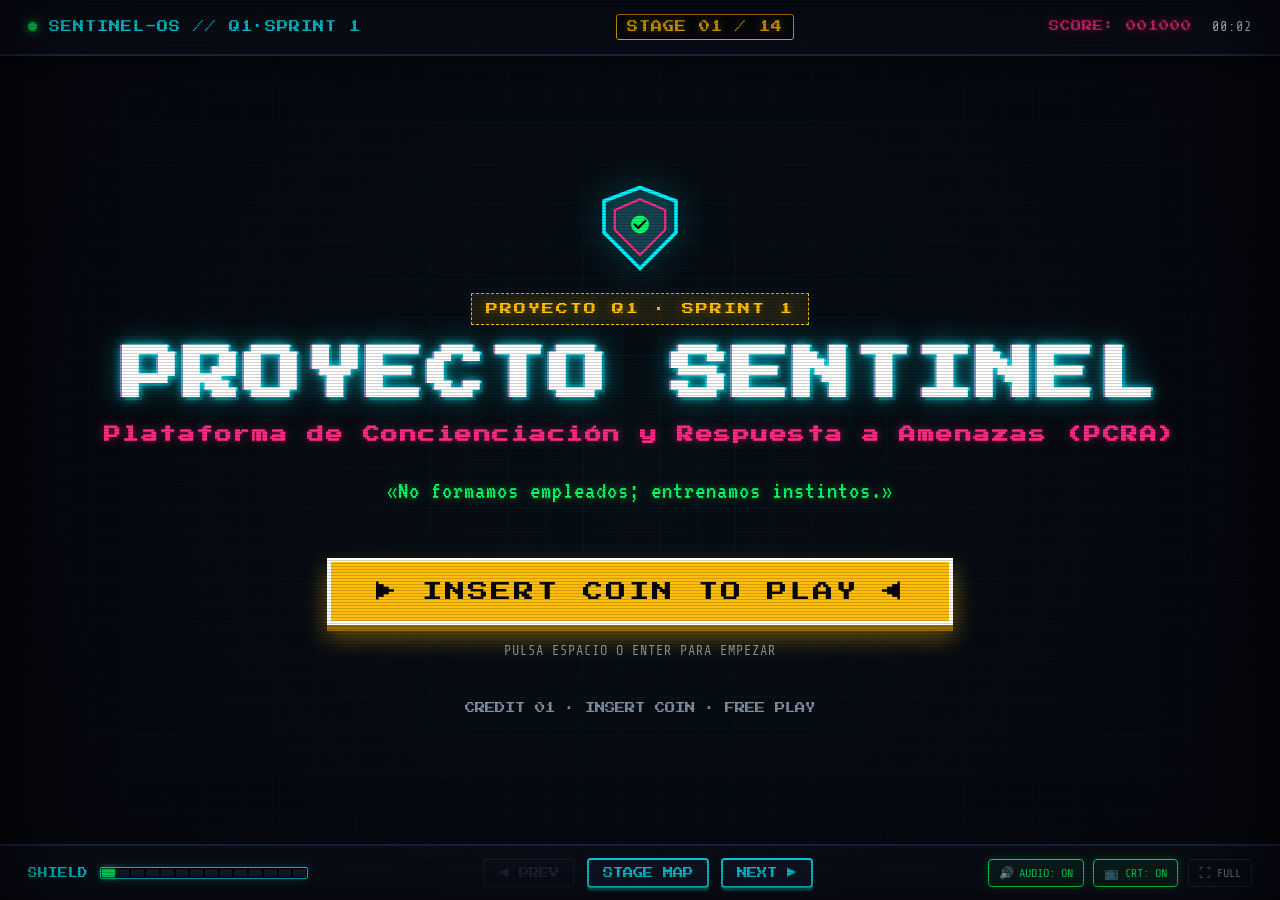
==== index.html @ de605d02 "feat: presentación interactiva Proyecto Sentinel (Sprint 1) con diseño arcade retro" ====
<!DOCTYPE html>
<html lang="es">
<head>
  <meta charset="UTF-8">
  <meta name="viewport" content="width=device-width, initial-scale=1.0">
  <title>PROYECTO SENTINEL · Plataforma de Concienciación y Respuesta a Amenazas</title>
  <meta name="description" content="Presentación interactiva arcade de Proyecto Sentinel: transformando empleados en el firewall humano de las pymes.">
  
  <link rel="icon" href="data:image/svg+xml,<svg xmlns='http://www.w3.org/2000/svg' viewBox='0 0 32 32'><polygon points='16,2 30,7 30,18 16,30 2,18 2,7' fill='%2300f0ff' stroke='%23ff2a85' stroke-width='2'/><circle cx='16' cy='15' r='4' fill='%2300ff66'/></svg>">

  <!-- Tipografías Retro & Cyber de Google Fonts -->
  <link rel="preconnect" href="https://fonts.googleapis.com">
  <link rel="preconnect" href="https://fonts.gstatic.com" crossorigin>
  <link href="https://fonts.googleapis.com/css2?family=Chakra+Petch:ital,wght@0,400;0,600;0,700;1,400&family=Press+Start+2P&family=Share+Tech+Mono&family=VT323&display=swap" rel="stylesheet">

  <style>
    /* ==========================================================================
       VARIABLES Y DESIGN SYSTEM RETRO-CYBER ARCADE
       ========================================================================== */
    :root {
      --bg-dark: #07080f;
      --bg-surface: #0e111f;
      --bg-card: rgba(18, 23, 41, 0.82);
      --bg-card-hover: rgba(26, 33, 58, 0.95);
      
      --neon-cyan: #00f0ff;
      --cyan-glow: rgba(0, 240, 255, 0.45);
      --neon-magenta: #ff2a85;
      --magenta-glow: rgba(255, 42, 133, 0.45);
      --phosphor-green: #00ff66;
      --green-glow: rgba(0, 255, 102, 0.45);
      --arcade-gold: #ffbe0b;
      --gold-glow: rgba(255, 190, 11, 0.45);
      --retro-white: #e6f1ff;
      --retro-dim: #7f8fa4;
      --border-color: #1e2846;

      --font-arcade: 'Press Start 2P', monospace, cursive;
      --font-mono: 'Share Tech Mono', monospace;
      --font-crt: 'VT323', monospace;
      --font-body: 'Chakra Petch', sans-serif;

      --hud-height: 56px;
      --transition-speed: 0.35s;
    }

    /* Reset & Base */
    *, *::before, *::after {
      box-sizing: border-box;
      margin: 0;
      padding: 0;
    }

    html, body {
      width: 100%;
      height: 100%;
      overflow: hidden;
      background-color: var(--bg-dark);
      color: var(--retro-white);
      font-family: var(--font-body);
      line-height: 1.5;
      user-select: none;
      -webkit-font-smoothing: antialiased;
    }

    /* Fondo con cuadrícula de perspectiva Cyber-Grid */
    body::before {
      content: "";
      position: fixed;
      inset: 0;
      background-image: 
        linear-gradient(rgba(0, 240, 255, 0.04) 1px, transparent 1px),
        linear-gradient(90deg, rgba(0, 240, 255, 0.04) 1px, transparent 1px);
      background-size: 38px 38px;
      background-position: center center;
      z-index: 0;
      pointer-events: none;
    }

    /* Glow ambiental radial */
    body::after {
      content: "";
      position: fixed;
      inset: 0;
      background: radial-gradient(circle at 50% 50%, rgba(0, 240, 255, 0.03) 0%, rgba(7, 8, 15, 0.85) 85%);
      pointer-events: none;
      z-index: 1;
    }

    /* ==========================================================================
       OVERLAY CRT SCANLINES & VIGNETTE
       ========================================================================== */
    .crt-overlay {
      position: fixed;
      inset: 0;
      pointer-events: none;
      z-index: 9999;
      background: repeating-linear-gradient(
        0deg,
        rgba(0, 0, 0, 0.18) 0px,
        rgba(0, 0, 0, 0.18) 1px,
        transparent 1px,
        transparent 3px
      );
      box-shadow: inset 0 0 100px rgba(0, 0, 0, 0.85);
      transition: opacity 0.3s ease;
    }

    .crt-overlay.disabled {
      opacity: 0;
    }

    /* Sutil destello o parpadeo CRT */
    @keyframes crt-flicker {
      0% { opacity: 0.98; }
      50% { opacity: 1; }
      100% { opacity: 0.98; }
    }
    .crt-overlay::after {
      content: " ";
      display: block;
      position: absolute;
      inset: 0;
      background: rgba(18, 16, 16, 0.03);
      opacity: 0;
      animation: crt-flicker 0.15s infinite;
      pointer-events: none;
    }

    /* ==========================================================================
       VIEW TRANSITIONS API (Modern Web Guidance)
       ========================================================================== */
    /* Transiciones estándar limpias y fluidas (sin distorsiones raras) */
    @keyframes slide-clean-out-left {
      from { transform: translateX(0); opacity: 1; }
      to { transform: translateX(-35px); opacity: 0; }
    }
    @keyframes slide-clean-in-right {
      from { transform: translateX(35px); opacity: 0; }
      to { transform: translateX(0); opacity: 1; }
    }
    @keyframes slide-clean-out-right {
      from { transform: translateX(0); opacity: 1; }
      to { transform: translateX(35px); opacity: 0; }
    }
    @keyframes slide-clean-in-left {
      from { transform: translateX(-35px); opacity: 0; }
      to { transform: translateX(0); opacity: 1; }
    }

    /* Selectores direccionales nativos limpios */
    html:active-view-transition-type(forward)::view-transition-old(root) {
      animation: 0.28s cubic-bezier(0.2, 0.9, 0.3, 1) both slide-clean-out-left;
    }
    html:active-view-transition-type(forward)::view-transition-new(root) {
      animation: 0.28s cubic-bezier(0.2, 0.9, 0.3, 1) both slide-clean-in-right;
    }
    html:active-view-transition-type(backward)::view-transition-old(root) {
      animation: 0.28s cubic-bezier(0.2, 0.9, 0.3, 1) both slide-clean-out-right;
    }
    html:active-view-transition-type(backward)::view-transition-new(root) {
      animation: 0.28s cubic-bezier(0.2, 0.9, 0.3, 1) both slide-clean-in-left;
    }

    /* Transición especial GLITCH / HACK al pulsar INSERT COIN (Slide 1 -> Slide 2) */
    @keyframes glitch-transition-out {
      0% { transform: translate(0); filter: none; opacity: 1; }
      20% { transform: translate(-8px, 4px) skewX(-4deg); filter: drop-shadow(-8px 0 #ff2a85) drop-shadow(8px 0 #00f0ff); opacity: 0.9; }
      40% { transform: translate(6px, -3px) skewX(4deg); filter: drop-shadow(8px 0 #a855f7); opacity: 0.8; }
      60% { transform: translate(-4px, 2px); clip-path: polygon(0 20%, 100% 20%, 100% 40%, 0 40%, 0 70%, 100% 70%, 100% 90%, 0 90%); opacity: 0.5; }
      80% { transform: translate(4px, -1px); opacity: 0.2; }
      100% { transform: translate(0); opacity: 0; }
    }
    @keyframes glitch-transition-in {
      0% { transform: scale(1.04); opacity: 0; filter: drop-shadow(0 0 30px #c084fc); }
      30% { transform: translate(-4px, 2px); opacity: 0.8; filter: drop-shadow(-6px 0 #a855f7) drop-shadow(6px 0 #9333ea); }
      70% { transform: translate(2px, -1px); opacity: 0.95; }
      100% { transform: translate(0) scale(1); opacity: 1; filter: none; }
    }

    html:active-view-transition-type(glitch-hack)::view-transition-old(root) {
      animation: 0.45s steps(2, jump-none) both glitch-transition-out;
    }
    html:active-view-transition-type(glitch-hack)::view-transition-new(root) {
      animation: 0.45s ease-out both glitch-transition-in;
    }

    /* Respetar preferencias de reducción de movimiento */
    @media (prefers-reduced-motion: reduce) {
      ::view-transition-group(root) {
        animation: none !important;
      }
      *, *::before, *::after {
        animation-duration: 0.001s !important;
        transition-duration: 0.001s !important;
      }
    }

    /* ==========================================================================
       ESTRUCTURA PRINCIPAL Y CONTENEDOR DE SLIDES
       ========================================================================== */
    #app-container {
      position: relative;
      width: 100vw;
      height: 100vh;
      display: flex;
      flex-direction: column;
      justify-content: space-between;
      z-index: 10;
    }

    /* HUD Superior */
    .hud-top {
      height: var(--hud-height);
      display: flex;
      align-items: center;
      justify-content: space-between;
      padding: 0 1.75rem;
      background: linear-gradient(180deg, rgba(14, 17, 31, 0.95) 0%, rgba(14, 17, 31, 0.6) 100%);
      border-bottom: 2px solid var(--border-color);
      box-shadow: 0 4px 20px rgba(0, 0, 0, 0.4);
      font-family: var(--font-arcade);
      font-size: 0.7rem;
      letter-spacing: 1px;
      z-index: 100;
    }

    .hud-left {
      display: flex;
      align-items: center;
      gap: 0.75rem;
      color: var(--neon-cyan);
    }
    .hud-badge-live {
      display: inline-block;
      width: 9px;
      height: 9px;
      background: var(--phosphor-green);
      border-radius: 50%;
      box-shadow: 0 0 10px var(--phosphor-green);
      animation: pulse-dot 1.4s infinite;
    }
    @keyframes pulse-dot {
      0%, 100% { opacity: 1; transform: scale(1); }
      50% { opacity: 0.3; transform: scale(0.8); }
    }

    .hud-center {
      display: flex;
      align-items: center;
      gap: 1.5rem;
      color: var(--arcade-gold);
      text-shadow: 0 0 8px var(--gold-glow);
    }

    .hud-stage-counter {
      padding: 4px 10px;
      background: rgba(0, 0, 0, 0.5);
      border: 1px solid var(--arcade-gold);
      border-radius: 3px;
    }

    .hud-right {
      display: flex;
      align-items: center;
      gap: 1.25rem;
      font-family: var(--font-mono);
      font-size: 0.85rem;
      color: var(--retro-white);
    }
    .hud-score {
      color: var(--neon-magenta);
      text-shadow: 0 0 8px var(--magenta-glow);
      font-family: var(--font-arcade);
      font-size: 0.65rem;
    }

    /* Área de Diapositiva */
    main.viewport {
      flex: 1;
      position: relative;
      width: 100%;
      height: calc(100vh - var(--hud-height) * 2);
      overflow-y: auto;
      overflow-x: hidden;
      display: flex;
      justify-content: center;
      align-items: center;
      padding: 1.5rem 2rem;
    }

    /* Scrollbar personalizada Cyber */
    main.viewport::-webkit-scrollbar {
      width: 6px;
    }
    main.viewport::-webkit-scrollbar-track {
      background: rgba(0, 0, 0, 0.3);
    }
    main.viewport::-webkit-scrollbar-thumb {
      background: var(--border-color);
      border-radius: 3px;
    }
    main.viewport::-webkit-scrollbar-thumb:hover {
      background: var(--neon-cyan);
    }

    .slide-wrapper {
      width: 100%;
      max-width: 1280px;
      margin: auto;
      height: 100%;
      display: flex;
      flex-direction: column;
      justify-content: center;
    }

    .slide {
      display: none;
      width: 100%;
      opacity: 0;
      transition: opacity 0.25s ease;
    }

    .slide.active {
      display: flex;
      flex-direction: column;
      justify-content: center;
      opacity: 1;
      animation: slide-in 0.35s ease-out;
    }

    @keyframes slide-in {
      from { opacity: 0; transform: translateY(12px); }
      to { opacity: 1; transform: translateY(0); }
    }

    /* HUD Inferior */
    .hud-bottom {
      height: var(--hud-height);
      display: flex;
      align-items: center;
      justify-content: space-between;
      padding: 0 1.75rem;
      background: linear-gradient(0deg, rgba(14, 17, 31, 0.95) 0%, rgba(14, 17, 31, 0.6) 100%);
      border-top: 2px solid var(--border-color);
      font-family: var(--font-mono);
      font-size: 0.85rem;
      z-index: 100;
    }

    /* Barra de Progreso / HP Bar Arcade */
    .hp-container {
      display: flex;
      align-items: center;
      gap: 0.75rem;
      width: 280px;
    }
    .hp-label {
      font-family: var(--font-arcade);
      font-size: 0.6rem;
      color: var(--neon-cyan);
    }
    .hp-meter {
      flex: 1;
      height: 12px;
      background: #000;
      border: 1.5px solid var(--neon-cyan);
      box-shadow: 0 0 8px rgba(0, 240, 255, 0.25);
      border-radius: 2px;
      display: flex;
      padding: 1px;
      gap: 2px;
    }
    .hp-cell {
      flex: 1;
      height: 100%;
      background: #142030;
      transition: background-color 0.25s, box-shadow 0.25s;
    }
    .hp-cell.filled {
      background: var(--phosphor-green);
      box-shadow: 0 0 6px var(--phosphor-green);
    }
    .hp-cell.filled:nth-child(n+9) {
      background: var(--arcade-gold);
      box-shadow: 0 0 6px var(--arcade-gold);
    }
    .hp-cell.filled:nth-child(n+12) {
      background: var(--neon-magenta);
      box-shadow: 0 0 6px var(--neon-magenta);
    }

    /* Controles Centrales */
    .hud-nav-buttons {
      display: flex;
      align-items: center;
      gap: 0.75rem;
    }

    .btn-arcade-nav {
      background: #12182b;
      border: 2px solid var(--neon-cyan);
      color: var(--neon-cyan);
      font-family: var(--font-arcade);
      font-size: 0.65rem;
      padding: 8px 14px;
      cursor: pointer;
      border-radius: 4px;
      transition: all 0.15s ease;
      display: inline-flex;
      align-items: center;
      gap: 6px;
      box-shadow: 0 3px 0 #005f66;
    }
    .btn-arcade-nav:hover:not(:disabled) {
      background: var(--neon-cyan);
      color: #000;
      box-shadow: 0 0 14px var(--cyan-glow), 0 3px 0 #008899;
      transform: translateY(-1px);
    }
    .btn-arcade-nav:active:not(:disabled) {
      transform: translateY(2px);
      box-shadow: none;
    }
    .btn-arcade-nav:disabled {
      opacity: 0.3;
      cursor: not-allowed;
      border-color: #334;
      color: #667;
      box-shadow: none;
    }

    /* Utilidades HUD Derecha */
    .hud-controls-right {
      display: flex;
      align-items: center;
      gap: 0.6rem;
    }
    .btn-hud-icon {
      background: transparent;
      border: 1px solid var(--border-color);
      color: var(--retro-dim);
      padding: 6px 10px;
      border-radius: 4px;
      cursor: pointer;
      font-family: var(--font-mono);
      font-size: 0.75rem;
      transition: all 0.2s ease;
      display: inline-flex;
      align-items: center;
      gap: 5px;
    }
    .btn-hud-icon:hover {
      border-color: var(--neon-cyan);
      color: var(--neon-cyan);
      background: rgba(0, 240, 255, 0.08);
    }
    .btn-hud-icon.active {
      border-color: var(--phosphor-green);
      color: var(--phosphor-green);
      background: rgba(0, 255, 102, 0.08);
      box-shadow: 0 0 8px rgba(0, 255, 102, 0.25);
    }

    /* ==========================================================================
       TIPOGRAFÍAS Y ELEMENTOS COMUNES DE SLIDES
       ========================================================================== */
    .slide-header {
      margin-bottom: 2rem;
      text-align: left;
    }
    .slide-tag {
      display: inline-flex;
      align-items: center;
      gap: 6px;
      font-family: var(--font-arcade);
      font-size: 0.65rem;
      color: var(--neon-cyan);
      letter-spacing: 2px;
      text-transform: uppercase;
      margin-bottom: 0.6rem;
      padding: 4px 10px;
      background: rgba(0, 240, 255, 0.08);
      border-left: 3px solid var(--neon-cyan);
    }
    .slide-title {
      font-family: var(--font-arcade);
      font-size: clamp(1.2rem, 2.5vw, 2.1rem);
      line-height: 1.35;
      color: #ffffff;
      text-shadow: 0 0 16px rgba(255, 255, 255, 0.35);
      margin-bottom: 0.35rem;
    }
    .slide-subtitle {
      font-family: var(--font-mono);
      font-size: clamp(0.95rem, 1.2vw, 1.15rem);
      color: var(--retro-dim);
    }

    /* Micro-animaciones escalonadas */
    .stagger {
      animation: stagger-in 0.45s ease-out both;
    }
    .stagger-1 { animation-delay: 0.05s; }
    .stagger-2 { animation-delay: 0.12s; }
    .stagger-3 { animation-delay: 0.19s; }
    .stagger-4 { animation-delay: 0.26s; }
    .stagger-5 { animation-delay: 0.33s; }
    .stagger-6 { animation-delay: 0.40s; }

    @keyframes stagger-in {
      from {
        opacity: 0;
        transform: translateY(16px);
      }
      to {
        opacity: 1;
        transform: translateY(0);
      }
    }

    /* Tarjetas y Contenedores Cyber */
    .cyber-card {
      background: var(--bg-card);
      border: 1px solid var(--border-color);
      border-radius: 6px;
      padding: 1.5rem;
      position: relative;
      transition: all 0.25s cubic-bezier(0.16, 1, 0.3, 1);
      box-shadow: 0 8px 24px rgba(0, 0, 0, 0.35);
      backdrop-filter: blur(8px);
    }
    .cyber-card::before {
      content: "";
      position: absolute;
      top: 0;
      left: 0;
      width: 6px;
      height: 6px;
      border-top: 2px solid var(--neon-cyan);
      border-left: 2px solid var(--neon-cyan);
    }
    .cyber-card::after {
      content: "";
      position: absolute;
      bottom: 0;
      right: 0;
      width: 6px;
      height: 6px;
      border-bottom: 2px solid var(--neon-cyan);
      border-right: 2px solid var(--neon-cyan);
    }
    .cyber-card:hover {
      border-color: var(--neon-cyan);
      transform: translateY(-3px);
      box-shadow: 0 12px 30px rgba(0, 240, 255, 0.12);
    }

    /* ==========================================================================
       SLIDE 1: PANTALLA DE INICIO (ARCADE TITLE SCREEN) & EFECTOS GLITCH/HACKED
       ========================================================================== */
    #slide-1 {
      text-align: center;
      align-items: center;
      padding: 2rem 1rem;
      position: relative;
    }

    /* Sweep de interferencia de escaneo al hackear */
    .hacked-scanline {
      position: absolute;
      top: 0;
      left: 10%;
      right: 10%;
      height: 4px;
      background: linear-gradient(90deg, transparent, var(--neon-magenta), var(--neon-cyan), transparent);
      box-shadow: 0 0 12px var(--magenta-glow), 0 0 20px var(--cyan-glow);
      opacity: 0;
      pointer-events: none;
      z-index: 10;
    }
    .slide.is-glitching .hacked-scanline {
      animation: scanline-sweep 0.5s ease-out;
    }
    @keyframes scanline-sweep {
      0% { top: 5%; opacity: 1; height: 4px; }
      40% { opacity: 0.9; height: 16px; }
      100% { top: 95%; opacity: 0; height: 2px; }
    }

    /* Escudo con efecto de alteración cibernética */
    .title-shield-logo {
      width: 90px;
      height: 90px;
      margin: 0 auto 1.25rem auto;
      filter: drop-shadow(0 0 18px var(--cyan-glow));
      animation: float-logo 3.5s ease-in-out infinite alternate;
      cursor: pointer;
      transition: transform 0.2s ease, filter 0.2s ease;
    }
    .title-shield-logo:hover {
      transform: scale(1.08);
      filter: drop-shadow(-3px 0 12px var(--neon-magenta)) drop-shadow(3px 0 12px var(--neon-cyan));
    }
    .slide.is-glitching .title-shield-logo {
      animation: shield-glitch-shake 0.4s ease-out;
    }
    @keyframes shield-glitch-shake {
      0% { transform: translate(0, 0) scale(1); filter: drop-shadow(0 0 18px var(--cyan-glow)); }
      20% { transform: translate(-5px, 2px) scale(1.04); filter: drop-shadow(-6px 0 0 var(--neon-magenta)); }
      40% { transform: translate(4px, -3px) scale(0.97); filter: drop-shadow(6px 0 0 var(--neon-cyan)); }
      60% { transform: translate(-3px, 1px) scale(1.02); filter: drop-shadow(0 0 25px var(--neon-magenta)); }
      80% { transform: translate(2px, -1px) scale(1); filter: drop-shadow(0 0 18px var(--neon-cyan)); }
      100% { transform: translate(0, 0) scale(1); }
    }

    @keyframes float-logo {
      0% { transform: translateY(0) scale(1); }
      100% { transform: translateY(-8px) scale(1.03); }
    }

    /* ==========================================================================
       SLIDE 2: FULL-SCREEN TAKEOVER HACKED (MORADO NEÓN EXAGERADO)
       ========================================================================== */
    #slide-2.active {
      position: fixed;
      inset: 0;
      width: 100vw;
      height: 100vh;
      z-index: 5000;
      background: radial-gradient(circle at 50% 50%, #29004d 0%, #0c001c 60%, #030008 100%);
      display: flex;
      flex-direction: column;
      justify-content: space-between;
      align-items: center;
      padding: 0;
      margin: 0;
      overflow: hidden;
      box-shadow: inset 0 0 170px rgba(168, 85, 247, 0.7);
      animation: hacked-screen-quake 0.75s ease-out;
    }
    #slide-2.active::before {
      content: '';
      position: absolute;
      inset: 0;
      pointer-events: none;
      background: radial-gradient(circle at center, transparent 35%, rgba(147, 51, 234, 0.28) 75%, rgba(255, 42, 133, 0.45) 100%);
      animation: emergency-strobe 1.3s infinite alternate ease-in-out;
      z-index: 2;
    }
    @keyframes emergency-strobe {
      0% { opacity: 0.35; }
      100% { opacity: 0.95; }
    }

    @keyframes hacked-screen-quake {
      0% { transform: scale(1.08); filter: drop-shadow(0 0 60px #c084fc); }
      12% { transform: scale(0.96) translate(-16px, 10px); filter: drop-shadow(-22px 0 0 #ff2a85); }
      25% { transform: scale(1.04) translate(16px, -10px); filter: drop-shadow(22px 0 0 #00f0ff); }
      40% { transform: scale(0.98) translate(-8px, 6px); }
      55% { transform: scale(1.02) translate(6px, -4px); }
      75% { transform: translate(-3px, 2px); }
      100% { transform: scale(1) translate(0); filter: none; }
    }

    /* Fondo de cuadrícula y lluvia de bits purpúreos */
    .hacked-matrix-bg {
      position: absolute;
      inset: 0;
      pointer-events: none;
      background-image: 
        radial-gradient(rgba(192, 132, 252, 0.15) 1.5px, transparent 1.5px),
        linear-gradient(rgba(147, 51, 234, 0.12) 1px, transparent 1px);
      background-size: 24px 24px, 100% 4px;
      z-index: 1;
      opacity: 0.9;
    }

    /* Cintas de peligro superior e inferior de pantalla completa */
    .hacked-hazard-tape {
      width: 100%;
      background: #140029;
      border-top: 2px solid #c084fc;
      border-bottom: 2px solid #c084fc;
      padding: 11px 0;
      font-family: var(--font-arcade);
      font-size: clamp(0.7rem, 1.2vw, 0.92rem);
      color: #f3e8ff;
      letter-spacing: 4px;
      white-space: nowrap;
      overflow: hidden;
      z-index: 10;
      text-shadow: 0 0 12px rgba(192, 132, 252, 0.95);
      box-shadow: 0 0 30px rgba(147, 51, 234, 0.6);
    }
    .hacked-hazard-tape.top {
      border-top: none;
    }
    .hacked-hazard-tape.bottom {
      border-bottom: none;
    }
    .hacked-hazard-tape.top span {
      display: inline-block;
      animation: marquee-tape-left 22s linear infinite;
    }
    .hacked-hazard-tape.bottom span {
      display: inline-block;
      animation: marquee-tape-right 22s linear infinite;
    }
    @keyframes marquee-tape-left {
      0% { transform: translateX(0); }
      100% { transform: translateX(-50%); }
    }
    @keyframes marquee-tape-right {
      0% { transform: translateX(-50%); }
      100% { transform: translateX(0); }
    }

    /* Contenedor central a pantalla completa */
    .hacked-center-content {
      position: relative;
      z-index: 5;
      display: flex;
      flex-direction: column;
      align-items: center;
      justify-content: center;
      text-align: center;
      padding: 1rem 1.5rem;
      max-width: 1100px;
      width: 100%;
      flex: 1;
    }

    .hacked-skull-giant {
      width: clamp(75px, 11vw, 120px);
      height: clamp(75px, 11vw, 120px);
      margin-bottom: 0.75rem;
      filter: drop-shadow(0 0 25px rgba(192, 132, 252, 0.95));
      animation: skull-menace 1.5s infinite alternate ease-in-out;
    }
    @keyframes skull-menace {
      0% { transform: scale(1) translateY(0); filter: drop-shadow(0 0 20px #9333ea); }
      100% { transform: scale(1.1) translateY(-6px); filter: drop-shadow(0 0 45px #c084fc) drop-shadow(0 0 70px #a855f7); }
    }

    /* TÍTULO COLOSAL HACKED A PANTALLA COMPLETA */
    .hacked-title-wrapper {
      position: relative;
      display: inline-block;
      margin-bottom: 1rem;
    }
    .hacked-colossal-title {
      font-family: var(--font-arcade);
      font-size: clamp(4rem, 15vw, 10.5rem);
      line-height: 0.95;
      color: #ffffff;
      text-transform: uppercase;
      letter-spacing: clamp(6px, 2vw, 18px);
      position: relative;
      text-shadow: 
        0 0 20px #c084fc,
        0 0 50px #a855f7,
        0 0 95px rgba(168, 85, 247, 0.95),
        0 0 150px rgba(147, 51, 234, 0.85),
        6px 6px 0 #2e0854;
      animation: purple-colossal-pulse 1.6s infinite alternate;
    }
    @keyframes purple-colossal-pulse {
      0% {
        text-shadow: 
          0 0 20px #c084fc,
          0 0 50px #9333ea,
          0 0 80px rgba(147, 51, 234, 0.8),
          6px 6px 0 #2e0854;
      }
      100% {
        text-shadow: 
          0 0 35px #ffffff,
          0 0 70px #c084fc,
          0 0 110px #a855f7,
          0 0 170px rgba(168, 85, 247, 0.95),
          6px 6px 0 #2e0854;
      }
    }

    .hacked-colossal-title::before,
    .hacked-colossal-title::after {
      content: attr(data-text);
      position: absolute;
      top: 0;
      left: 0;
      width: 100%;
      height: 100%;
      pointer-events: none;
    }
    .hacked-colossal-title::before {
      color: #ff2a85;
      text-shadow: -5px 0 #ff2a85;
      z-index: -1;
      animation: glitch-slice-magenta 2.2s infinite steps(1);
    }
    .hacked-colossal-title::after {
      color: #00f0ff;
      text-shadow: 5px 0 #00f0ff;
      z-index: -2;
      animation: glitch-slice-cyan 1.9s infinite steps(1);
    }

    /* Terminal de alerta de intrusión */
    .hacked-terminal-alert {
      background: rgba(14, 0, 28, 0.86);
      border: 2px solid #a855f7;
      border-radius: 6px;
      padding: 1.25rem 2rem;
      max-width: 840px;
      margin-bottom: 1.5rem;
      box-shadow: 0 0 40px rgba(168, 85, 247, 0.4), inset 0 0 30px rgba(0, 0, 0, 0.85);
      backdrop-filter: blur(10px);
    }
    .hacked-alert-title-row {
      display: flex;
      align-items: center;
      justify-content: center;
      gap: 10px;
      font-family: var(--font-arcade);
      font-size: clamp(0.6rem, 1vw, 0.72rem);
      color: var(--neon-magenta);
      margin-bottom: 0.6rem;
      letter-spacing: 1.5px;
    }
    .hacked-main-quote {
      font-family: var(--font-arcade);
      font-size: clamp(0.85rem, 1.4vw, 1.3rem);
      color: #ffffff;
      line-height: 1.4;
      margin-bottom: 0.6rem;
      text-shadow: 0 0 10px rgba(255, 255, 255, 0.6);
    }
    .hacked-subquote {
      font-size: clamp(0.95rem, 1.2vw, 1.1rem);
      color: #e9d5ff;
      line-height: 1.5;
    }

    /* Botón de acción destacado a pantalla completa */
    .btn-hacked-action {
      background: #9333ea;
      color: #ffffff;
      border: 3px solid #ffffff;
      font-family: var(--font-arcade);
      font-size: clamp(0.8rem, 1.3vw, 1.1rem);
      padding: 1.1rem 2.5rem;
      border-radius: 4px;
      cursor: pointer;
      text-transform: uppercase;
      letter-spacing: 2px;
      box-shadow: 0 6px 0 #581c87, 0 12px 30px rgba(168, 85, 247, 0.6);
      transition: all 0.12s ease;
      animation: arcade-blink 1.4s infinite;
    }
    .btn-hacked-action:hover {
      background: #c084fc;
      color: #000;
      box-shadow: 0 6px 0 #7e22ce, 0 16px 45px rgba(192, 132, 252, 0.9);
      transform: translateY(-2px);
    }
    .btn-hacked-action:active {
      transform: translateY(4px);
      box-shadow: none;
    }
    .hacked-keys-hint {
      margin-top: 0.75rem;
      font-family: var(--font-mono);
      font-size: 0.85rem;
      color: #d8b4fe;
      letter-spacing: 1px;
    }

    .title-badge {
      display: inline-block;
      font-family: var(--font-arcade);
      font-size: 0.75rem;
      color: var(--arcade-gold);
      background: rgba(255, 190, 11, 0.1);
      border: 1px dashed var(--arcade-gold);
      padding: 6px 14px;
      margin-bottom: 1rem;
      letter-spacing: 2px;
      text-shadow: 0 0 10px var(--gold-glow);
    }

    /* TÍTULO PRINCIPAL CON EFECTO CYBER GLITCH & RGB SPLIT */
    .main-game-title {
      font-family: var(--font-arcade);
      font-size: clamp(1.8rem, 4.5vw, 3.8rem);
      color: #ffffff;
      text-transform: uppercase;
      letter-spacing: 3px;
      line-height: 1.2;
      margin-bottom: 0.8rem;
      text-shadow: 
        0 0 10px var(--neon-cyan),
        0 0 30px var(--cyan-glow),
        3px 3px 0 #003644;
      position: relative;
      display: inline-block;
      cursor: pointer;
    }

    /* Capas RGB Split duplicadas mediante ::before y ::after */
    .main-game-title::before,
    .main-game-title::after {
      content: attr(data-text);
      position: absolute;
      top: 0;
      left: 0;
      width: 100%;
      height: 100%;
      pointer-events: none;
    }

    /* Capa Magenta Glitch */
    .main-game-title::before {
      color: var(--neon-magenta);
      z-index: -1;
      text-shadow: -2px 0 var(--neon-magenta);
      animation: glitch-slice-magenta 3.2s infinite steps(1);
    }

    /* Capa Cian Glitch */
    .main-game-title::after {
      color: var(--neon-cyan);
      z-index: -2;
      text-shadow: 2px 0 var(--neon-cyan);
      animation: glitch-slice-cyan 2.7s infinite steps(1);
    }

    /* Animación de corte horizontal aleatorio */
    @keyframes glitch-slice-magenta {
      0%, 82%, 100% {
        clip-path: polygon(0 0, 0 0, 0 0, 0 0);
        transform: translate(0, 0);
        opacity: 0;
      }
      83% {
        clip-path: polygon(0 15%, 100% 15%, 100% 32%, 0 32%);
        transform: translate(-4px, -1px);
        opacity: 0.9;
      }
      84% {
        clip-path: polygon(0 60%, 100% 60%, 100% 75%, 0 75%);
        transform: translate(3px, 1px);
        opacity: 0.9;
      }
      85% {
        clip-path: polygon(0 0, 0 0, 0 0, 0 0);
        transform: translate(0, 0);
        opacity: 0;
      }
      93% {
        clip-path: polygon(0 40%, 100% 40%, 100% 52%, 0 52%);
        transform: translate(-3px, 2px);
        opacity: 0.9;
      }
      95% {
        clip-path: polygon(0 0, 0 0, 0 0, 0 0);
        transform: translate(0, 0);
        opacity: 0;
      }
    }

    @keyframes glitch-slice-cyan {
      0%, 75%, 100% {
        clip-path: polygon(0 0, 0 0, 0 0, 0 0);
        transform: translate(0, 0);
        opacity: 0;
      }
      76% {
        clip-path: polygon(0 25%, 100% 25%, 100% 42%, 0 42%);
        transform: translate(4px, 1px);
        opacity: 0.9;
      }
      77% {
        clip-path: polygon(0 70%, 100% 70%, 100% 88%, 0 88%);
        transform: translate(-4px, -2px);
        opacity: 0.9;
      }
      78% {
        clip-path: polygon(0 0, 0 0, 0 0, 0 0);
        transform: translate(0, 0);
        opacity: 0;
      }
      89% {
        clip-path: polygon(0 10%, 100% 10%, 100% 25%, 0 25%);
        transform: translate(3px, -1px);
        opacity: 0.9;
      }
      91% {
        clip-path: polygon(0 0, 0 0, 0 0, 0 0);
        transform: translate(0, 0);
        opacity: 0;
      }
    }

    /* Espasmo violento cuando se activa el trigger de hack */
    .slide.is-glitching .main-game-title {
      animation: glitch-spasm 0.45s ease-out;
    }
    @keyframes glitch-spasm {
      0% { transform: translate(0); }
      15% { transform: translate(-6px, 3px) skewX(-4deg); text-shadow: -4px 0 var(--neon-magenta), 4px 0 var(--neon-cyan); }
      30% { transform: translate(5px, -3px) skewX(3deg); text-shadow: 4px 0 var(--neon-magenta), -4px 0 var(--neon-cyan); }
      45% { transform: translate(-3px, -2px) skewX(-2deg); }
      60% { transform: translate(4px, 2px); }
      75% { transform: translate(-2px, 1px); }
      100% { transform: translate(0); }
    }

    .main-game-sub {
      font-family: var(--font-arcade);
      font-size: clamp(0.7rem, 1.3vw, 1.1rem);
      color: var(--neon-magenta);
      margin-bottom: 1.5rem;
      letter-spacing: 1.5px;
      text-shadow: 0 0 10px var(--magenta-glow);
    }
    .main-game-motto {
      font-family: var(--font-crt);
      font-size: clamp(1.3rem, 2vw, 1.8rem);
      color: var(--phosphor-green);
      letter-spacing: 1px;
      margin-bottom: 3rem;
      text-shadow: 0 0 8px var(--green-glow);
    }
    
    /* El Gran Botón "PRESS START / INSERT COIN" */
    .start-btn-container {
      display: flex;
      flex-direction: column;
      align-items: center;
      gap: 1rem;
    }
    .btn-press-start {
      font-family: var(--font-arcade);
      font-size: clamp(0.9rem, 1.6vw, 1.35rem);
      padding: 1.2rem 2.8rem;
      color: #07080f;
      background: var(--arcade-gold);
      border: 4px solid #fff;
      cursor: pointer;
      position: relative;
      text-transform: uppercase;
      letter-spacing: 3px;
      box-shadow: 
        0 6px 0 #996e00,
        0 12px 25px rgba(255, 190, 11, 0.45);
      transition: all 0.1s ease;
      animation: arcade-blink 1.2s infinite;
    }
    @keyframes arcade-blink {
      0%, 49% { opacity: 1; }
      50%, 75% { opacity: 0.85; }
      100% { opacity: 1; }
    }
    .btn-press-start:hover {
      background: #fff;
      color: #000;
      border-color: var(--neon-cyan);
      box-shadow: 
        0 6px 0 #008899,
        0 14px 30px var(--cyan-glow);
      transform: translateY(-2px);
    }
    .btn-press-start:active {
      transform: translateY(6px);
      box-shadow: none;
    }
    .keyboard-hint {
      font-family: var(--font-mono);
      font-size: 0.85rem;
      color: var(--retro-dim);
      letter-spacing: 1px;
    }
    .arcade-credits {
      margin-top: 1.5rem;
      font-family: var(--font-arcade);
      font-size: 0.65rem;
      color: var(--retro-dim);
    }

    /* ==========================================================================
       SLIDE 2: EQUIPO Y ORGANIZACIÓN
       ========================================================================== */
    .team-grid {
      display: grid;
      grid-template-columns: repeat(auto-fit, minmax(360px, 1fr));
      gap: 1rem;
    }
    .team-member-card {
      display: flex;
      gap: 1rem;
      align-items: center;
      background: var(--bg-card);
      border: 1px solid var(--border-color);
      border-radius: 6px;
      padding: 1rem;
      transition: all 0.2s ease;
    }
    .team-member-card:hover {
      border-color: var(--neon-cyan);
      background: var(--bg-card-hover);
      transform: translateY(-2px);
      box-shadow: 0 8px 20px rgba(0, 240, 255, 0.1);
    }
    .member-avatar {
      width: 58px;
      height: 58px;
      border-radius: 4px;
      background: #17213c;
      border: 2px solid var(--neon-cyan);
      display: flex;
      align-items: center;
      justify-content: center;
      font-family: var(--font-arcade);
      font-size: 1.1rem;
      color: var(--neon-cyan);
      flex-shrink: 0;
      box-shadow: 0 0 10px rgba(0, 240, 255, 0.2);
    }
    /* Ponentes desbloqueados (Mario e Iván con foto de su sprite pixel-art) */
    .member-avatar.unlocked {
      padding: 0;
      overflow: hidden;
      position: relative;
    }
    .member-avatar.unlocked.mario-avatar {
      background: radial-gradient(circle, rgba(0, 240, 255, 0.25) 0%, #091224 82%);
      border: 2px solid var(--neon-cyan);
      box-shadow: 0 0 14px rgba(0, 240, 255, 0.45), inset 0 0 8px rgba(0, 240, 255, 0.2);
    }
    .member-avatar.unlocked.ivan-avatar {
      background: radial-gradient(circle, rgba(255, 190, 11, 0.25) 0%, #171306 82%);
      border: 2px solid var(--arcade-gold);
      box-shadow: 0 0 14px rgba(255, 190, 11, 0.45), inset 0 0 8px rgba(255, 190, 11, 0.2);
    }
    .member-avatar-sprite {
      width: 100%;
      height: 100%;
      object-fit: cover;
      object-position: center bottom;
      image-rendering: pixelated;
      image-rendering: -moz-crisp-edges;
      image-rendering: crisp-edges;
      filter: drop-shadow(0 2px 4px rgba(0, 0, 0, 0.8));
      transition: transform 0.25s ease, filter 0.25s ease;
      display: block;
    }
    .member-avatar.unlocked:hover .member-avatar-sprite {
      transform: scale(1.14);
      filter: drop-shadow(0 2px 8px rgba(0, 240, 255, 0.75));
    }
    /* Personajes aún no desbloqueados (Avatar negro con interrogación arcade) */
    .member-avatar.locked {
      background: #000000;
      border: 2px dashed var(--arcade-gold);
      color: #ffffff;
      font-family: var(--font-arcade);
      font-size: 1.75rem;
      text-shadow: 0 0 12px #ffbe0b, 0 0 24px rgba(255, 190, 11, 0.7);
      box-shadow: inset 0 0 18px rgba(0, 0, 0, 0.95), 0 0 16px rgba(255, 190, 11, 0.35);
      animation: locked-avatar-pulse 2.2s infinite ease-in-out;
      cursor: help;
      transition: all 0.2s ease;
    }
    .member-avatar.locked:hover {
      border-color: var(--neon-magenta);
      color: var(--neon-magenta);
      text-shadow: 0 0 15px #ff2a85, 0 0 30px rgba(255, 42, 133, 0.9);
      box-shadow: inset 0 0 22px rgba(0, 0, 0, 0.95), 0 0 25px rgba(255, 42, 133, 0.7);
      transform: scale(1.1);
    }
    @keyframes locked-avatar-pulse {
      0%, 100% {
        border-color: var(--arcade-gold);
        color: #ffffff;
        box-shadow: inset 0 0 18px #000, 0 0 12px rgba(255, 190, 11, 0.4);
      }
      50% {
        border-color: var(--neon-magenta);
        color: var(--arcade-gold);
        box-shadow: inset 0 0 18px #000, 0 0 22px rgba(255, 42, 133, 0.6);
      }
    }
    .member-details {
      flex: 1;
      min-width: 0;
    }
    .member-name-row {
      display: flex;
      align-items: baseline;
      justify-content: space-between;
      margin-bottom: 0.2rem;
    }
    .member-name {
      font-family: var(--font-arcade);
      font-size: 0.88rem;
      color: #fff;
    }
    .member-role-badge {
      font-family: var(--font-mono);
      font-size: 0.75rem;
      padding: 2px 7px;
      border-radius: 2px;
      background: rgba(0, 240, 255, 0.12);
      color: var(--neon-cyan);
      border: 1px solid var(--neon-cyan);
    }
    .member-agile {
      font-family: var(--font-mono);
      font-size: 0.85rem;
      color: var(--arcade-gold);
      margin-bottom: 0.25rem;
    }
    .member-profile {
      font-family: var(--font-mono);
      font-size: 1.15rem;
      font-weight: 700;
      color: #ff3388;
      background: rgba(255, 42, 133, 0.14);
      border: 1px solid rgba(255, 42, 133, 0.35);
      border-radius: 4px;
      padding: 3px 9px;
      display: inline-block;
      margin-top: 0.2rem;
      margin-bottom: 0.35rem;
      letter-spacing: 0.5px;
      text-shadow: 0 0 8px rgba(255, 42, 133, 0.4);
    }
    .member-specialty {
      font-size: 0.85rem;
      color: var(--retro-white);
      line-height: 1.3;
    }

    /* ==========================================================================
       SLIDE 3: VULNERABILIDAD CRÍTICA
       ========================================================================== */
    .vuln-layout {
      display: grid;
      grid-template-columns: repeat(3, 1fr);
      gap: 1.5rem;
    }
    @media (max-width: 900px) {
      .vuln-layout { grid-template-columns: 1fr; }
    }
    .stat-hero-card {
      background: var(--bg-card);
      border: 1px solid var(--border-color);
      border-radius: 6px;
      padding: 2rem 1.5rem;
      text-align: center;
      display: flex;
      flex-direction: column;
      justify-content: center;
      align-items: center;
      position: relative;
      overflow: hidden;
    }
    .stat-hero-card.danger {
      border-color: var(--neon-magenta);
      box-shadow: 0 0 20px rgba(255, 42, 133, 0.15);
    }
    .stat-hero-card.warning {
      border-color: var(--arcade-gold);
      box-shadow: 0 0 20px rgba(255, 190, 11, 0.15);
    }
    .stat-hero-card.info {
      border-color: var(--neon-cyan);
      box-shadow: 0 0 20px rgba(0, 240, 255, 0.15);
    }
    .stat-big-number {
      font-family: var(--font-arcade);
      font-size: clamp(2.5rem, 4vw, 3.8rem);
      line-height: 1;
      margin-bottom: 1rem;
    }
    .stat-hero-card.danger .stat-big-number {
      color: var(--neon-magenta);
      text-shadow: 0 0 20px var(--magenta-glow);
    }
    .stat-hero-card.warning .stat-big-number {
      color: var(--arcade-gold);
      text-shadow: 0 0 20px var(--gold-glow);
    }
    .stat-hero-card.info .stat-big-number {
      color: var(--neon-cyan);
      text-shadow: 0 0 20px var(--cyan-glow);
    }
    .stat-card-title {
      font-family: var(--font-arcade);
      font-size: 0.8rem;
      margin-bottom: 0.75rem;
      color: #fff;
    }
    .stat-card-desc {
      font-size: 0.95rem;
      color: var(--retro-white);
      line-height: 1.45;
    }

    /* ==========================================================================
       SLIDE 4: DIAGNÓSTICO DE RIESGO (PYMES)
       ========================================================================== */
    .risk-grid {
      display: grid;
      grid-template-columns: 1fr 1.1fr;
      gap: 1.5rem;
      align-items: stretch;
    }
    @media (max-width: 900px) {
      .risk-grid { grid-template-columns: 1fr; }
    }
    .cost-highlight-box {
      background: linear-gradient(135deg, rgba(255, 42, 133, 0.12) 0%, rgba(14, 17, 31, 0.9) 100%);
      border: 2px solid var(--neon-magenta);
      border-radius: 6px;
      padding: 2.2rem;
      display: flex;
      flex-direction: column;
      justify-content: center;
      box-shadow: 0 0 25px rgba(255, 42, 133, 0.2);
    }
    .cost-badge {
      font-family: var(--font-arcade);
      font-size: 0.65rem;
      color: var(--neon-magenta);
      margin-bottom: 0.75rem;
      letter-spacing: 2px;
    }
    .cost-amount {
      font-family: var(--font-arcade);
      font-size: clamp(2rem, 3.2vw, 3.2rem);
      color: #fff;
      text-shadow: 0 0 15px var(--magenta-glow);
      margin-bottom: 1rem;
    }
    .cost-impact {
      font-size: 1.05rem;
      color: var(--retro-white);
      line-height: 1.5;
    }
    .risk-factors-list {
      display: flex;
      flex-direction: column;
      gap: 0.9rem;
    }
    .risk-item {
      display: flex;
      align-items: flex-start;
      gap: 1rem;
      padding: 1rem;
      background: var(--bg-card);
      border: 1px solid var(--border-color);
      border-radius: 6px;
      transition: all 0.2s ease;
    }
    .risk-item:hover {
      border-color: var(--neon-cyan);
      transform: translateX(4px);
    }
    .risk-icon-box {
      width: 38px;
      height: 38px;
      border-radius: 4px;
      background: rgba(0, 240, 255, 0.1);
      border: 1px solid var(--neon-cyan);
      display: flex;
      align-items: center;
      justify-content: center;
      color: var(--neon-cyan);
      font-size: 1.1rem;
      flex-shrink: 0;
    }
    .risk-item-title {
      font-family: var(--font-arcade);
      font-size: 0.7rem;
      color: var(--neon-cyan);
      margin-bottom: 0.25rem;
    }
    .risk-item-desc {
      font-size: 0.9rem;
      color: var(--retro-white);
    }

    /* ==========================================================================
       SLIDE 5: ANÁLISIS DAFO (SWOT CYBER MATRIX)
       ========================================================================== */
    .swot-grid {
      display: grid;
      grid-template-columns: 1fr 1fr;
      gap: 1.25rem;
    }
    @media (max-width: 800px) {
      .swot-grid { grid-template-columns: 1fr; }
    }
    .swot-card {
      background: var(--bg-card);
      border-radius: 6px;
      padding: 1.4rem;
      position: relative;
    }
    .swot-card.fortalezas {
      border: 1px solid var(--phosphor-green);
      box-shadow: 0 0 15px rgba(0, 255, 102, 0.1);
    }
    .swot-card.oportunidades {
      border: 1px solid var(--neon-cyan);
      box-shadow: 0 0 15px rgba(0, 240, 255, 0.1);
    }
    .swot-card.debilidades {
      border: 1px solid var(--arcade-gold);
      box-shadow: 0 0 15px rgba(255, 190, 11, 0.1);
    }
    .swot-card.amenazas {
      border: 1px solid var(--neon-magenta);
      box-shadow: 0 0 15px rgba(255, 42, 133, 0.1);
    }
    .swot-title {
      display: flex;
      align-items: center;
      gap: 8px;
      font-family: var(--font-arcade);
      font-size: 0.85rem;
      margin-bottom: 0.9rem;
    }
    .swot-card.fortalezas .swot-title { color: var(--phosphor-green); }
    .swot-card.oportunidades .swot-title { color: var(--neon-cyan); }
    .swot-card.debilidades .swot-title { color: var(--arcade-gold); }
    .swot-card.amenazas .swot-title { color: var(--neon-magenta); }
    .swot-list {
      list-style: none;
      display: flex;
      flex-direction: column;
      gap: 0.5rem;
    }
    .swot-list li {
      font-size: 0.95rem;
      color: var(--retro-white);
      position: relative;
      padding-left: 1.4rem;
      line-height: 1.4;
    }
    .swot-list li::before {
      content: "▶";
      position: absolute;
      left: 0;
      font-size: 0.65rem;
      top: 0.25rem;
      color: inherit;
      opacity: 0.8;
    }

    /* ==========================================================================
       SLIDE 6: POSICIONAMIENTO Y COMPETENCIA
       ========================================================================== */
    .comp-grid {
      display: grid;
      grid-template-columns: repeat(3, 1fr);
      gap: 1.25rem;
      align-items: stretch;
    }
    @media (max-width: 900px) {
      .comp-grid { grid-template-columns: 1fr; }
    }
    .comp-col {
      background: var(--bg-card);
      border: 1px solid var(--border-color);
      border-radius: 6px;
      padding: 1.4rem;
      display: flex;
      flex-direction: column;
      transition: all 0.25s ease;
    }
    .comp-col.highlight {
      border: 2px solid var(--neon-cyan);
      background: linear-gradient(180deg, rgba(0, 240, 255, 0.12) 0%, rgba(14, 17, 31, 0.95) 100%);
      box-shadow: 0 0 25px rgba(0, 240, 255, 0.25);
      transform: scale(1.02);
    }
    .comp-header {
      font-family: var(--font-arcade);
      font-size: 0.85rem;
      color: #fff;
      margin-bottom: 0.6rem;
      padding-bottom: 0.6rem;
      border-bottom: 1px solid var(--border-color);
    }
    .comp-col.highlight .comp-header {
      color: var(--neon-cyan);
      border-color: var(--neon-cyan);
      text-shadow: 0 0 10px var(--cyan-glow);
    }
    .comp-badge-winner {
      font-family: var(--font-arcade);
      font-size: 0.55rem;
      background: var(--neon-cyan);
      color: #000;
      padding: 3px 6px;
      border-radius: 2px;
      display: inline-block;
      margin-bottom: 0.5rem;
    }
    .comp-field {
      margin-bottom: 0.75rem;
      font-size: 0.9rem;
      line-height: 1.4;
    }
    .comp-field-label {
      font-family: var(--font-arcade);
      font-size: 0.6rem;
      color: var(--arcade-gold);
      display: block;
      margin-bottom: 0.15rem;
    }

    /* ==========================================================================
       SLIDE 7: PROYECCIÓN SECTORIAL Y TAMAÑO DE MERCADO
       ========================================================================== */
    .market-container {
      display: flex;
      flex-direction: column;
      gap: 1.8rem;
    }
    .market-bars-card {
      background: var(--bg-card);
      border: 1px solid var(--border-color);
      border-radius: 6px;
      padding: 1.8rem;
    }
    .market-stat-row {
      margin-bottom: 1.4rem;
    }
    .market-stat-row:last-child {
      margin-bottom: 0;
    }
    .market-row-info {
      display: flex;
      justify-content: space-between;
      align-items: baseline;
      margin-bottom: 0.5rem;
    }
    .market-row-label {
      font-family: var(--font-arcade);
      font-size: 0.75rem;
      color: var(--retro-white);
    }
    .market-row-value {
      font-family: var(--font-arcade);
      font-size: 1.15rem;
      color: var(--neon-cyan);
      text-shadow: 0 0 10px var(--cyan-glow);
    }
    .market-row-value.future {
      color: var(--phosphor-green);
      text-shadow: 0 0 10px var(--green-glow);
    }
    .market-progress-bar {
      height: 20px;
      background: #000;
      border: 1px solid var(--border-color);
      border-radius: 3px;
      overflow: hidden;
      padding: 2px;
    }
    .market-progress-fill {
      height: 100%;
      border-radius: 2px;
      transition: width 1s ease-out;
    }
    .market-progress-fill.current {
      width: 46%;
      background: linear-gradient(90deg, #008899, var(--neon-cyan));
      box-shadow: 0 0 12px var(--cyan-glow);
    }
    .market-progress-fill.target {
      width: 100%;
      background: linear-gradient(90deg, #00a844, var(--phosphor-green));
      box-shadow: 0 0 12px var(--green-glow);
    }

    .market-drivers-grid {
      display: grid;
      grid-template-columns: 1fr 1fr;
      gap: 1.25rem;
    }
    @media (max-width: 800px) {
      .market-drivers-grid { grid-template-columns: 1fr; }
    }
    .driver-box {
      background: var(--bg-card);
      border: 1px solid var(--border-color);
      border-radius: 6px;
      padding: 1.2rem;
    }
    .driver-title {
      font-family: var(--font-arcade);
      font-size: 0.7rem;
      color: var(--arcade-gold);
      margin-bottom: 0.4rem;
    }
    .driver-desc {
      font-size: 0.95rem;
      color: var(--retro-white);
      line-height: 1.4;
    }

    /* ==========================================================================
       SLIDE 8: FUNCIONAMIENTO (ENTRENAMIENTO POR IMPACTO)
       ========================================================================== */
    .steps-pipeline {
      display: grid;
      grid-template-columns: repeat(3, 1fr);
      gap: 1.5rem;
      position: relative;
    }
    @media (max-width: 900px) {
      .steps-pipeline { grid-template-columns: 1fr; }
    }
    .step-card {
      background: var(--bg-card);
      border: 1px solid var(--border-color);
      border-radius: 6px;
      padding: 1.8rem;
      display: flex;
      flex-direction: column;
      align-items: center;
      text-align: center;
      transition: all 0.2s ease;
      position: relative;
    }
    .step-card:hover {
      border-color: var(--neon-cyan);
      transform: translateY(-4px);
    }
    .step-number-badge {
      width: 48px;
      height: 48px;
      border-radius: 50%;
      background: #141c33;
      border: 2px solid var(--neon-cyan);
      color: var(--neon-cyan);
      display: flex;
      align-items: center;
      justify-content: center;
      font-family: var(--font-arcade);
      font-size: 1.1rem;
      margin-bottom: 1.2rem;
      box-shadow: 0 0 15px rgba(0, 240, 255, 0.25);
    }
    .step-title {
      font-family: var(--font-arcade);
      font-size: 0.8rem;
      color: #fff;
      margin-bottom: 0.8rem;
    }
    .step-desc {
      font-size: 0.95rem;
      color: var(--retro-white);
      line-height: 1.45;
    }

    /* ==========================================================================
       SLIDE 9: PROPUESTA DE VALOR
       ========================================================================== */
    .value-grid {
      display: grid;
      grid-template-columns: repeat(2, 1fr);
      gap: 1.25rem;
    }
    @media (max-width: 800px) {
      .value-grid { grid-template-columns: 1fr; }
    }
    .value-card {
      background: var(--bg-card);
      border: 1px solid var(--border-color);
      border-radius: 6px;
      padding: 1.5rem;
      display: flex;
      gap: 1.2rem;
      align-items: flex-start;
      transition: all 0.2s ease;
    }
    .value-card:hover {
      border-color: var(--neon-magenta);
      background: var(--bg-card-hover);
      transform: translateY(-2px);
    }
    .value-icon {
      width: 44px;
      height: 44px;
      border-radius: 4px;
      background: rgba(255, 42, 133, 0.12);
      border: 1px solid var(--neon-magenta);
      color: var(--neon-magenta);
      display: flex;
      align-items: center;
      justify-content: center;
      font-size: 1.3rem;
      flex-shrink: 0;
    }
    .value-title {
      font-family: var(--font-arcade);
      font-size: 0.75rem;
      color: var(--neon-magenta);
      margin-bottom: 0.4rem;
      line-height: 1.3;
    }
    .value-text {
      font-size: 0.95rem;
      color: var(--retro-white);
      line-height: 1.4;
    }

    /* ==========================================================================
       SLIDE 10: MÉTRICAS DE VALIDACIÓN (KPIS)
       ========================================================================== */
    .kpi-grid {
      display: grid;
      grid-template-columns: repeat(3, 1fr);
      gap: 1.5rem;
    }
    @media (max-width: 900px) {
      .kpi-grid { grid-template-columns: 1fr; }
    }
    .kpi-card {
      background: var(--bg-card);
      border: 2px solid var(--border-color);
      border-radius: 6px;
      padding: 2rem 1.5rem;
      text-align: center;
      display: flex;
      flex-direction: column;
      justify-content: center;
      align-items: center;
      position: relative;
    }
    .kpi-card:nth-child(1) {
      border-color: var(--phosphor-green);
      box-shadow: 0 0 20px rgba(0, 255, 102, 0.15);
    }
    .kpi-card:nth-child(2) {
      border-color: var(--neon-cyan);
      box-shadow: 0 0 20px rgba(0, 240, 255, 0.15);
    }
    .kpi-card:nth-child(3) {
      border-color: var(--arcade-gold);
      box-shadow: 0 0 20px rgba(255, 190, 11, 0.15);
    }
    .kpi-label {
      font-family: var(--font-arcade);
      font-size: 0.65rem;
      color: var(--retro-dim);
      margin-bottom: 0.8rem;
      letter-spacing: 1px;
    }
    .kpi-number {
      font-family: var(--font-arcade);
      font-size: clamp(2.4rem, 4vw, 3.5rem);
      line-height: 1;
      margin-bottom: 1rem;
    }
    .kpi-card:nth-child(1) .kpi-number { color: var(--phosphor-green); text-shadow: 0 0 15px var(--green-glow); }
    .kpi-card:nth-child(2) .kpi-number { color: var(--neon-cyan); text-shadow: 0 0 15px var(--cyan-glow); }
    .kpi-card:nth-child(3) .kpi-number { color: var(--arcade-gold); text-shadow: 0 0 15px var(--gold-glow); }
    .kpi-desc {
      font-size: 0.95rem;
      color: var(--retro-white);
      line-height: 1.45;
    }

    /* ==========================================================================
       SLIDE 12: PLANIFICACIÓN Y CRONOGRAMA (ROADMAP DE HITOS)
       ========================================================================== */
    .roadmap-section {
      margin-bottom: 0;
      width: 100%;
    }
    .roadmap-timeline {
      display: grid;
      grid-template-columns: repeat(3, 1fr);
      gap: 1.5rem;
      align-items: stretch;
    }
    @media (max-width: 850px) {
      .roadmap-timeline { grid-template-columns: 1fr; }
    }
    .milestone-card {
      background: var(--bg-card);
      border: 1px solid var(--border-color);
      border-radius: 8px;
      padding: 1.8rem 1.4rem;
      position: relative;
      display: flex;
      flex-direction: column;
      transition: transform 0.25s ease, border-color 0.25s ease, box-shadow 0.25s ease;
    }
    .milestone-card:hover {
      transform: translateY(-4px);
    }
    .milestone-card.milestone-p1 {
      border-top: 4px solid var(--neon-cyan);
      box-shadow: 0 4px 20px rgba(0, 240, 255, 0.08);
    }
    .milestone-card.milestone-p2 {
      border-top: 4px solid var(--arcade-gold);
      box-shadow: 0 4px 20px rgba(255, 215, 0, 0.08);
    }
    .milestone-card.milestone-p3 {
      border-top: 4px solid var(--phosphor-green);
      box-shadow: 0 4px 20px rgba(0, 255, 102, 0.08);
    }
    .milestone-badge-row {
      display: flex;
      justify-content: space-between;
      align-items: center;
      gap: 0.5rem;
      margin-bottom: 0.8rem;
      flex-wrap: wrap;
    }
    .milestone-sprint-tag {
      font-family: var(--font-arcade);
      font-size: 0.65rem;
      letter-spacing: 1px;
    }
    .milestone-deadline-tag {
      font-family: var(--font-mono);
      font-size: 0.72rem;
      font-weight: 700;
      padding: 0.2rem 0.5rem;
      border-radius: 4px;
      letter-spacing: 0.5px;
    }
    .milestone-p1 .milestone-sprint-tag { color: var(--neon-cyan); }
    .milestone-p1 .milestone-deadline-tag {
      background: rgba(0, 240, 255, 0.12);
      color: var(--neon-cyan);
      border: 1px solid rgba(0, 240, 255, 0.3);
    }
    .milestone-p2 .milestone-sprint-tag { color: var(--neon-magenta); }
    .milestone-p2 .milestone-deadline-tag {
      background: rgba(255, 0, 85, 0.12);
      color: var(--neon-magenta);
      border: 1px solid rgba(255, 0, 85, 0.3);
    }
    .milestone-p3 .milestone-sprint-tag { color: var(--arcade-gold); }
    .milestone-p3 .milestone-deadline-tag {
      background: rgba(255, 215, 0, 0.12);
      color: var(--arcade-gold);
      border: 1px solid rgba(255, 215, 0, 0.3);
    }

    .milestone-card.milestone-locked {
      background: rgba(13, 16, 27, 0.85);
      border: 1px dashed rgba(255, 255, 255, 0.2);
    }
    .milestone-card.milestone-locked.milestone-p2 {
      border-top: 4px solid var(--neon-magenta);
      box-shadow: 0 4px 20px rgba(255, 0, 85, 0.06);
    }
    .milestone-card.milestone-locked.milestone-p3 {
      border-top: 4px solid var(--arcade-gold);
      box-shadow: 0 4px 20px rgba(255, 215, 0, 0.06);
    }

    .milestone-locked-box {
      margin: 1rem 0 1.3rem 0;
      padding: 1.2rem 1rem;
      background: rgba(0, 0, 0, 0.4);
      border: 1px dashed rgba(255, 255, 255, 0.15);
      border-radius: 6px;
      text-align: center;
      display: flex;
      flex-direction: column;
      align-items: center;
      justify-content: center;
      gap: 0.4rem;
    }
    .milestone-locked-box .lock-icon {
      font-size: 1.8rem;
      filter: drop-shadow(0 0 8px rgba(255, 255, 255, 0.3));
      animation: pulseGlow 2.5s infinite ease-in-out;
    }
    .milestone-locked-box .lock-status-title {
      font-family: var(--font-arcade);
      font-size: 0.65rem;
      color: var(--neon-magenta);
      letter-spacing: 1px;
    }
    .milestone-p3 .milestone-locked-box .lock-status-title {
      color: var(--arcade-gold);
    }
    .milestone-locked-box .lock-status-sub {
      font-size: 0.85rem;
      color: var(--retro-dim);
    }

    .milestone-badge {
      font-family: var(--font-arcade);
      font-size: 0.65rem;
      margin-bottom: 0.6rem;
      letter-spacing: 1px;
    }
    .milestone-p1 .milestone-badge { color: var(--neon-cyan); }
    .milestone-p2 .milestone-badge { color: var(--arcade-gold); }
    .milestone-p3 .milestone-badge { color: var(--phosphor-green); }

    .milestone-title {
      font-family: var(--font-arcade);
      font-size: 0.95rem;
      color: #fff;
      margin-bottom: 0.75rem;
      line-height: 1.3;
    }
    .milestone-desc {
      font-size: 0.95rem;
      color: var(--retro-white);
      line-height: 1.45;
      margin-bottom: 1.2rem;
    }
    .milestone-deliverables {
      list-style: none;
      padding: 0;
      margin: 0 0 1.2rem 0;
      display: flex;
      flex-direction: column;
      gap: 0.5rem;
      border-top: 1px dashed rgba(255, 255, 255, 0.12);
      padding-top: 0.9rem;
    }
    .milestone-deliverables li {
      font-size: 0.85rem;
      color: var(--retro-dim);
      display: flex;
      align-items: flex-start;
      gap: 0.5rem;
    }
    .milestone-deliverables .bullet {
      font-family: var(--font-arcade);
      font-size: 0.65rem;
      color: var(--neon-cyan);
      margin-top: 2px;
    }
    .milestone-p2 .milestone-deliverables .bullet { color: var(--arcade-gold); }
    .milestone-p3 .milestone-deliverables .bullet { color: var(--phosphor-green); }

    .milestone-status {
      margin-top: auto;
      font-family: var(--font-arcade);
      font-size: 0.65rem;
      padding: 0.45rem 0.75rem;
      border-radius: 4px;
      text-align: center;
      letter-spacing: 1px;
    }
    .status-done {
      background: rgba(0, 240, 255, 0.12);
      color: var(--neon-cyan);
      border: 1px solid rgba(0, 240, 255, 0.35);
    }
    .status-active {
      background: rgba(255, 215, 0, 0.12);
      color: var(--arcade-gold);
      border: 1px solid rgba(255, 215, 0, 0.35);
    }
    .status-pending {
      background: rgba(0, 255, 102, 0.12);
      color: var(--phosphor-green);
      border: 1px solid rgba(0, 255, 102, 0.35);
    }
    .status-locked {
      background: rgba(255, 255, 255, 0.05);
      color: var(--retro-dim);
      border: 1px dashed rgba(255, 255, 255, 0.2);
    }

    /* ==========================================================================
       SLIDE 12: ACUERDOS Y DINÁMICAS DETALLADAS DEL EQUIPO
       ========================================================================== */
    .dynamics-grid {
      display: grid;
      grid-template-columns: repeat(3, 1fr);
      gap: 1.5rem;
    }
    @media (max-width: 900px) {
      .dynamics-grid { grid-template-columns: 1fr; }
    }
    .dynamic-card {
      background: var(--bg-card);
      border-radius: 6px;
      padding: 1.8rem;
      display: flex;
      flex-direction: column;
      align-items: center;
      text-align: center;
      transition: all 0.2s ease;
    }
    .dynamic-card:hover {
      transform: translateY(-4px);
    }
    .dynamic-card.start {
      border: 2px solid var(--phosphor-green);
      box-shadow: 0 0 20px rgba(0, 255, 102, 0.15);
    }
    .dynamic-card.stop {
      border: 2px solid var(--neon-magenta);
      box-shadow: 0 0 20px rgba(255, 42, 133, 0.15);
    }
    .dynamic-card.continue {
      border: 2px solid var(--arcade-gold);
      box-shadow: 0 0 20px rgba(255, 190, 11, 0.15);
    }
    .dynamic-icon-badge {
      width: 52px;
      height: 52px;
      border-radius: 50%;
      display: flex;
      align-items: center;
      justify-content: center;
      font-family: var(--font-arcade);
      font-size: 1.4rem;
      margin-bottom: 1.2rem;
    }
    .dynamic-card.start .dynamic-icon-badge {
      background: rgba(0, 255, 102, 0.12);
      border: 2px solid var(--phosphor-green);
      color: var(--phosphor-green);
    }
    .dynamic-card.stop .dynamic-icon-badge {
      background: rgba(255, 42, 133, 0.12);
      border: 2px solid var(--neon-magenta);
      color: var(--neon-magenta);
    }
    .dynamic-card.continue .dynamic-icon-badge {
      background: rgba(255, 190, 11, 0.12);
      border: 2px solid var(--arcade-gold);
      color: var(--arcade-gold);
    }
    .dynamic-title {
      font-family: var(--font-arcade);
      font-size: 0.85rem;
      margin-bottom: 0.8rem;
    }
    .dynamic-card.start .dynamic-title { color: var(--phosphor-green); }
    .dynamic-card.stop .dynamic-title { color: var(--neon-magenta); }
    .dynamic-card.continue .dynamic-title { color: var(--arcade-gold); }
    .dynamic-desc {
      font-size: 1rem;
      color: var(--retro-white);
      line-height: 1.5;
    }

    /* ==========================================================================
       SLIDE 14: CIERRE / MISSION ACCOMPLISHED (Q&A)
       ========================================================================== */
    #slide-14 {
      text-align: center;
      align-items: center;
      padding: 2rem 1rem;
    }
    .clear-badge {
      display: inline-block;
      font-family: var(--font-arcade);
      font-size: 0.8rem;
      color: var(--phosphor-green);
      background: rgba(0, 255, 102, 0.1);
      border: 2px solid var(--phosphor-green);
      padding: 8px 18px;
      margin-bottom: 1.25rem;
      letter-spacing: 2px;
      text-shadow: 0 0 10px var(--green-glow);
      animation: pulse-dot 1.5s infinite;
    }
    .clear-main-title {
      font-family: var(--font-arcade);
      font-size: clamp(1.4rem, 3.2vw, 2.6rem);
      color: #fff;
      line-height: 1.35;
      margin-bottom: 1.2rem;
      text-shadow: 0 0 20px var(--cyan-glow);
    }
    .clear-callout {
      font-family: var(--font-crt);
      font-size: clamp(1.5rem, 2.5vw, 2.2rem);
      color: var(--arcade-gold);
      letter-spacing: 1px;
      margin-bottom: 2.5rem;
      text-shadow: 0 0 10px var(--gold-glow);
    }
    .clear-credits-box {
      background: var(--bg-card);
      border: 1px solid var(--border-color);
      border-radius: 6px;
      padding: 1.2rem 2rem;
      display: inline-block;
      margin-bottom: 2rem;
    }
    .clear-credits-title {
      font-family: var(--font-arcade);
      font-size: 0.65rem;
      color: var(--neon-cyan);
      margin-bottom: 0.5rem;
    }
    .clear-credits-list {
      font-family: var(--font-mono);
      font-size: 0.85rem;
      color: var(--retro-white);
      display: flex;
      flex-wrap: wrap;
      justify-content: center;
      gap: 1.2rem;
    }
    .btn-replay {
      font-family: var(--font-arcade);
      font-size: 0.85rem;
      padding: 1rem 2.2rem;
      background: var(--neon-cyan);
      color: #000;
      border: 3px solid #fff;
      cursor: pointer;
      box-shadow: 0 5px 0 #008899, 0 10px 20px var(--cyan-glow);
      transition: all 0.15s ease;
      text-transform: uppercase;
      letter-spacing: 2px;
    }
    .btn-replay:hover {
      background: #fff;
      transform: translateY(-2px);
      box-shadow: 0 7px 0 #008899, 0 12px 25px var(--cyan-glow);
    }
    .btn-replay:active {
      transform: translateY(4px);
      box-shadow: none;
    }

    /* ==========================================================================
       MODAL DE SELECCIÓN DE STAGE (NIVEL)
       ========================================================================== */
    .stage-modal-backdrop {
      position: fixed;
      inset: 0;
      background: rgba(0, 0, 0, 0.85);
      backdrop-filter: blur(8px);
      z-index: 10000;
      display: none;
      align-items: center;
      justify-content: center;
      padding: 1.5rem;
    }
    .stage-modal-backdrop.open {
      display: flex;
      animation: modal-fade 0.2s ease-out;
    }
    @keyframes modal-fade {
      from { opacity: 0; transform: scale(0.97); }
      to { opacity: 1; transform: scale(1); }
    }
    .stage-modal {
      width: 100%;
      max-width: 820px;
      background: #0f1324;
      border: 2px solid var(--neon-cyan);
      border-radius: 8px;
      padding: 1.8rem;
      box-shadow: 0 0 30px var(--cyan-glow);
    }
    .stage-modal-header {
      display: flex;
      justify-content: space-between;
      align-items: center;
      margin-bottom: 1.5rem;
      border-bottom: 1px solid var(--border-color);
      padding-bottom: 0.8rem;
    }
    .stage-modal-title {
      font-family: var(--font-arcade);
      font-size: 0.95rem;
      color: var(--neon-cyan);
    }
    .stage-modal-close {
      background: transparent;
      border: 1px solid var(--neon-magenta);
      color: var(--neon-magenta);
      font-family: var(--font-arcade);
      font-size: 0.75rem;
      padding: 4px 10px;
      cursor: pointer;
      border-radius: 4px;
    }
    .stage-grid {
      display: grid;
      grid-template-columns: repeat(auto-fill, minmax(220px, 1fr));
      gap: 0.85rem;
      max-height: 60vh;
      overflow-y: auto;
      padding-right: 6px;
    }
    .stage-btn-item {
      background: var(--bg-card);
      border: 1px solid var(--border-color);
      padding: 0.85rem;
      border-radius: 4px;
      text-align: left;
      cursor: pointer;
      transition: all 0.15s ease;
      display: flex;
      flex-direction: column;
      gap: 4px;
    }
    .stage-btn-item:hover {
      border-color: var(--arcade-gold);
      background: var(--bg-card-hover);
      transform: translateY(-2px);
    }
    .stage-btn-item.current {
      border-color: var(--phosphor-green);
      background: rgba(0, 255, 102, 0.08);
    }
    .stage-btn-num {
      font-family: var(--font-arcade);
      font-size: 0.65rem;
      color: var(--arcade-gold);
    }
    .stage-btn-name {
      font-family: var(--font-body);
      font-size: 0.85rem;
      color: #fff;
      line-height: 1.25;
    }

    /* ==========================================================================
       PONENTES ARCADE VIRTUALES (CANVAS CHROMA-KEY & SPRITE ANIMATION)
       ========================================================================== */
    #speakers-arcade-layer {
      position: fixed;
      inset: 0;
      pointer-events: none;
      z-index: 150;
    }

    .sprite-speaker-container {
      position: fixed;
      bottom: 44px; /* Justo sobre el HUD inferior de 42px */
      display: flex;
      flex-direction: column;
      align-items: center;
      pointer-events: auto;
      cursor: pointer;
      user-select: none;
      transition: 
        opacity 0.35s ease,
        transform 0.28s cubic-bezier(0.34, 1.56, 0.64, 1),
        filter 0.28s ease;
    }

    .sprite-speaker-container.left {
      left: 20px;
    }

    .sprite-speaker-container.right {
      right: 20px;
    }
    /* El ponente situado a la derecha mira hacia el centro de la pantalla (izquierda) */
    .sprite-speaker-container.right .sprite-speaker-canvas {
      transform: scaleX(-1);
    }

    /* Ocultos en portada, intro y equipo (Slides 1, 2, 3) */
    .sprite-speaker-container.hidden {
      opacity: 0 !important;
      pointer-events: none !important;
      transform: translateY(28px) scale(0.8) !important;
    }

    .sprite-speaker-canvas {
      width: auto;
      height: clamp(120px, 16vh, 165px);
      image-rendering: pixelated;
      image-rendering: -moz-crisp-edges;
      image-rendering: crisp-edges;
      filter: drop-shadow(0 4px 10px rgba(0, 0, 0, 0.75));
      transition: filter 0.25s ease;
    }

    /* Badge / Etiqueta de ponente activo */
    .sprite-speaker-badge {
      font-family: var(--font-arcade);
      font-size: 0.58rem;
      letter-spacing: 1.5px;
      padding: 3px 8px;
      border-radius: 3px;
      margin-bottom: 6px;
      text-transform: uppercase;
      white-space: nowrap;
      box-shadow: 0 0 10px rgba(0, 0, 0, 0.85);
      transition: all 0.25s ease;
      display: none;
    }

    /* ESTADO ACTIVO (El compañero que está hablando) */
    .sprite-speaker-container.active {
      opacity: 1;
      transform: scale(1.1);
      filter: grayscale(0%) brightness(100%);
      z-index: 160;
    }
    .sprite-speaker-container.left.active .sprite-speaker-canvas {
      filter: drop-shadow(0 0 14px var(--neon-cyan)) drop-shadow(0 4px 12px rgba(0, 0, 0, 0.85));
    }
    .sprite-speaker-container.right.active .sprite-speaker-canvas {
      filter: drop-shadow(0 0 14px var(--arcade-gold)) drop-shadow(0 4px 12px rgba(0, 0, 0, 0.85));
    }

    /* La etiqueta '1P/2P SPEAKING' se oculta durante la exposición para mantener la vista limpia */
    .sprite-speaker-container.active .sprite-speaker-badge {
      display: none;
    }

    @keyframes speaker-badge-blink {
      0% { opacity: 0.85; transform: scale(1); }
      100% { opacity: 1; transform: scale(1.06); filter: brightness(1.25); }
    }

    /* ESTADO INACTIVO (Compañero callado congelado en blanco y negro esperando su turno) */
    .sprite-speaker-container.inactive {
      opacity: 0.82;
      transform: scale(0.9);
      filter: grayscale(100%) brightness(45%) contrast(1.1);
      z-index: 150;
    }
    .sprite-speaker-container.inactive .sprite-speaker-badge {
      display: none;
    }
    .sprite-speaker-container.inactive:hover {
      opacity: 0.95;
      filter: grayscale(50%) brightness(75%) contrast(1.05);
      transform: scale(0.95);
    }

    /* ESTADO REACCIÓN / FINAL (Ambos a color celebrando con animación de salto) */
    .sprite-speaker-container.reacting {
      opacity: 1;
      filter: grayscale(0%) brightness(105%);
      z-index: 170;
      animation: speaker-victory-jump 0.5s ease infinite alternate;
    }
    .sprite-speaker-container.left.reacting .sprite-speaker-canvas {
      filter: drop-shadow(0 0 16px var(--neon-cyan)) drop-shadow(0 0 25px rgba(0, 240, 255, 0.4));
    }
    .sprite-speaker-container.right.reacting .sprite-speaker-canvas {
      filter: drop-shadow(0 0 16px var(--arcade-gold)) drop-shadow(0 0 25px rgba(255, 190, 11, 0.4));
    }
    .sprite-speaker-container.reacting .sprite-speaker-badge {
      display: inline-block;
      background: rgba(0, 255, 102, 0.25);
      color: var(--phosphor-green);
      border: 1px solid var(--phosphor-green);
      box-shadow: 0 0 14px var(--green-glow);
      animation: speaker-badge-blink 0.45s infinite alternate;
    }

    @keyframes speaker-victory-jump {
      0% { transform: translateY(0) scale(1.1); }
      100% { transform: translateY(-16px) scale(1.16); }
    }

    @media (max-width: 900px) {
      .sprite-speaker-canvas {
        height: clamp(85px, 12vh, 110px);
      }
      .sprite-speaker-container.left { left: 10px; }
      .sprite-speaker-container.right { right: 10px; }
      .sprite-speaker-badge { font-size: 0.5rem; padding: 2px 5px; }
    }
  </style>
</head>
<body>

  <!-- Overlay de Efecto CRT (Scanlines y Vignette) -->
  <div id="crt-overlay" class="crt-overlay" aria-hidden="true"></div>

  <!-- Contenedor Maestro -->
  <div id="app-container">
    
    <!-- ======================================================================
         HUD SUPERIOR (ARCADE DASHBOARD)
         ====================================================================== -->
    <header class="hud-top">
      <div class="hud-left">
        <span class="hud-badge-live"></span>
        <span>SENTINEL-OS // Q1·SPRINT 1</span>
      </div>
      
      <div class="hud-center">
        <div class="hud-stage-counter" id="hud-stage-display">STAGE 01 / 14</div>
      </div>

      <div class="hud-right">
        <span class="hud-score" id="hud-score-display">SCORE: 01000</span>
        <span id="hud-timer">00:00</span>
      </div>
    </header>

    <!-- ======================================================================
         VIEWPORT DE DIAPOSITIVAS (CONTENIDO EXTRAÍDO DEL PDF)
         ====================================================================== -->
    <main class="viewport">
      <div class="slide-wrapper">

        <!-- ------------------------------------------------------------------
             SLIDE 1: PANTALLA INICIAL (START SCREEN)
             ------------------------------------------------------------------ -->
        <section class="slide active" id="slide-1" data-stage="1" data-title="Pantalla de Inicio">
          <svg id="title-shield-logo" class="title-shield-logo" viewBox="0 0 100 100" fill="none" xmlns="http://www.w3.org/2000/svg">
            <polygon points="50,5 90,20 90,55 50,95 10,55 10,20" stroke="#00f0ff" stroke-width="4" fill="rgba(0, 240, 255, 0.12)" />
            <polygon points="50,18 78,30 78,52 50,80 22,52 22,30" stroke="#ff2a85" stroke-width="2.5" fill="rgba(255, 42, 133, 0.08)" />
            <circle cx="50" cy="46" r="10" fill="#00ff66" />
            <path d="M44 46 L48 50 L56 42" stroke="#000" stroke-width="2.5" stroke-linecap="round" stroke-linejoin="round" />
          </svg>

          <div class="title-badge stagger stagger-1">PROYECTO Q1 · SPRINT 1</div>
          <h1 id="main-game-title" class="main-game-title stagger stagger-2" data-text="PROYECTO SENTINEL">PROYECTO SENTINEL</h1>
          <h2 class="main-game-sub stagger stagger-3">Plataforma de Concienciación y Respuesta a Amenazas (PCRA)</h2>
          <p class="main-game-motto stagger stagger-4">«No formamos empleados; entrenamos instintos.»</p>

          <div class="start-btn-container stagger stagger-5">
            <button id="btn-start" class="btn-press-start">
              ▶ INSERT COIN TO PLAY ◀
            </button>
            <div class="keyboard-hint">PULSA ESPACIO O ENTER PARA EMPEZAR</div>
            <div class="arcade-credits">CREDIT 01 · INSERT COIN · FREE PLAY</div>
          </div>
        </section>

        <!-- ------------------------------------------------------------------
             SLIDE 2: PANTALLA HACKED (FULLSCREEN TAKEOVER EXTREMO)
             ------------------------------------------------------------------ -->
        <section class="slide" id="slide-2" data-stage="2" data-title="HACKED">
          <!-- Cinta de peligro superior continua -->
          <div class="hacked-hazard-tape top">
            <span>⚠️ CRITICAL ALERT: SYSTEM COMPROMISED // INTRUSION DETECTED // UNAUTHORIZED OVERRIDE // 95% HUMAN FACTOR EXPLOIT // FIREWALL BREACHED // ACCESS GRANTED // ⚠️ CRITICAL ALERT: SYSTEM COMPROMISED // INTRUSION DETECTED // UNAUTHORIZED OVERRIDE // 95% HUMAN FACTOR EXPLOIT // FIREWALL BREACHED // ACCESS GRANTED // </span>
          </div>

          <!-- Fondo de lluvia matricial y cuadrícula cyber púrpura -->
          <div class="hacked-matrix-bg"></div>

          <!-- Contenido central colosal -->
          <div class="hacked-center-content">
            <svg class="hacked-skull-giant" viewBox="0 0 100 100" fill="none" xmlns="http://www.w3.org/2000/svg">
              <path d="M25,45 C25,24 35,12 50,12 C65,12 75,24 75,45 C75,56 70,62 65,68 L65,80 L35,80 L35,68 C30,62 25,56 25,45 Z" stroke="#c084fc" stroke-width="3.5" fill="rgba(147, 51, 234, 0.35)" />
              <circle cx="39" cy="45" r="7" fill="#c084fc" />
              <circle cx="61" cy="45" r="7" fill="#c084fc" />
              <polygon points="50,56 46,65 54,65" fill="#c084fc" />
              <line x1="42" y1="72" x2="42" y2="80" stroke="#c084fc" stroke-width="3" />
              <line x1="50" y1="72" x2="50" y2="80" stroke="#c084fc" stroke-width="3" />
              <line x1="58" y1="72" x2="58" y2="80" stroke="#c084fc" stroke-width="3" />
            </svg>

            <div class="hacked-title-wrapper">
              <h2 class="hacked-colossal-title" data-text="HACKED">HACKED</h2>
            </div>

            <div class="hacked-terminal-alert">
              <div class="hacked-alert-title-row">
                <span class="hud-badge-live" style="background:#ff2a85; box-shadow:0 0 12px #ff2a85;"></span>
                <span>CRITICAL SECURITY EXPLOIT // SECTOR PYMES // PERÍMETRO VULNERADO</span>
              </div>
              <div class="hacked-main-quote">
                «EL 95% DE LOS CIBERATAQUES EXITOSOS TIENEN COMO ORIGEN EL FACTOR HUMANO»
              </div>
              <div class="hacked-subquote">
                Un único empleado engañado por una simulación de phishing puede comprometer toda la red corporativa en segundos.
              </div>
            </div>

            <button id="btn-hacked-proceed" class="btn-hacked-action">
              DESPLEGAR EQUIPO DEFENSIVO ▶
            </button>
            <div class="hacked-keys-hint">PULSA ESPACIO, ENTER O CLIC PARA CONTINUAR</div>
          </div>

          <!-- Cinta de peligro inferior continua -->
          <div class="hacked-hazard-tape bottom">
            <span>⚠️ PROTOCOLO DE CONTENCIÓN EN CURSO // ENTRENAR AL FACTOR HUMANO // RESPUESTA INMEDIATA // ACTIVAR PROTOCOLO SENTINEL // ⚠️ PROTOCOLO DE CONTENCIÓN EN CURSO // ENTRENAR AL FACTOR HUMANO // RESPUESTA INMEDIATA // ACTIVAR PROTOCOLO SENTINEL // </span>
          </div>
        </section>

        <!-- ------------------------------------------------------------------
             SLIDE 3: ORGANIZACIÓN (MIEMBROS, ROLES Y HABILIDADES)
             ------------------------------------------------------------------ -->
        <section class="slide" id="slide-3" data-stage="3" data-title="Organización y Equipo">
          <div class="slide-header">
            <div class="slide-tag">ORGANIZACIÓN // ARCHIVO DE AGENTES</div>
            <h2 class="slide-title">Miembros, Roles y Habilidades</h2>
            <p class="slide-subtitle">Distribución táctica, metodologías ágiles y perfiles de personalidad</p>
          </div>

          <div class="team-grid">
            <!-- Iván Navarrete -->
            <div class="team-member-card stagger stagger-1">
              <div class="member-avatar unlocked mario-avatar" title="Iván Navarrete · Ponente Desbloqueado">
                <img src="assets/avatars/avatar_mario.png" alt="Iván Navarrete" class="member-avatar-sprite" />
              </div>
              <div class="member-details">
                <div class="member-name-row">
                  <span class="member-name">Iván</span>
                  <span class="member-role-badge">Frontend</span>
                </div>
                <div class="member-agile">Product Owner</div>
                <div class="member-profile">DISC: I · ENFP-T</div>
                <div class="member-specialty">Oratoria y coordinación grupal</div>
              </div>
            </div>

            <!-- Nicolás -->
            <div class="team-member-card stagger stagger-2">
              <div class="member-avatar locked" title="Personaje aún no desbloqueado">?</div>
              <div class="member-details">
                <div class="member-name-row">
                  <span class="member-name">Nicolás</span>
                  <span class="member-role-badge">Ciberseguridad</span>
                </div>
                <div class="member-agile">Scrum Master</div>
                <div class="member-profile">DISC: S · ISFJ-T</div>
                <div class="member-specialty">Seguridad y documentación</div>
              </div>
            </div>

            <!-- Nacho -->
            <div class="team-member-card stagger stagger-3">
              <div class="member-avatar locked" title="Personaje aún no desbloqueado">?</div>
              <div class="member-details">
                <div class="member-name-row">
                  <span class="member-name">Nacho</span>
                  <span class="member-role-badge">Frontend</span>
                </div>
                <div class="member-agile">Desarrollador</div>
                <div class="member-profile">DISC: S · ESTP-T</div>
                <div class="member-specialty">Programación y tecnologías web</div>
              </div>
            </div>

            <!-- Mario Seoane -->
            <div class="team-member-card stagger stagger-4">
              <div class="member-avatar unlocked ivan-avatar" title="Mario Seoane · Ponente Desbloqueado">
                <img src="assets/avatars/avatar_ivan.png" alt="Mario Seoane" class="member-avatar-sprite" />
              </div>
              <div class="member-details">
                <div class="member-name-row">
                  <span class="member-name">Mario</span>
                  <span class="member-role-badge">UX y Testing</span>
                </div>
                <div class="member-agile">Diseñador QA</div>
                <div class="member-profile">DISC: S · ISFJ-T</div>
                <div class="member-specialty">Experiencia de usuario y pruebas</div>
              </div>
            </div>

            <!-- Miguel -->
            <div class="team-member-card stagger stagger-5">
              <div class="member-avatar locked" title="Personaje aún no desbloqueado">?</div>
              <div class="member-details">
                <div class="member-name-row">
                  <span class="member-name">Miguel</span>
                  <span class="member-role-badge">Backend</span>
                </div>
                <div class="member-agile">Desarrollador</div>
                <div class="member-profile">DISC: S · ENTP-A</div>
                <div class="member-specialty">Arquitectura de servidor</div>
              </div>
            </div>

            <!-- Alberto -->
            <div class="team-member-card stagger stagger-6">
              <div class="member-avatar locked" title="Personaje aún no desbloqueado">?</div>
              <div class="member-details">
                <div class="member-name-row">
                  <span class="member-name">Alberto</span>
                  <span class="member-role-badge">Backend</span>
                </div>
                <div class="member-agile">Desarrollador</div>
                <div class="member-profile">DISC: C · Técnico</div>
                <div class="member-specialty">Lógica de datos y sistemas</div>
              </div>
            </div>
          </div>
        </section>

        <!-- ------------------------------------------------------------------
             SLIDE 4: VULNERABILIDAD CRÍTICA
             ------------------------------------------------------------------ -->
        <section class="slide" id="slide-4" data-stage="4" data-title="Vulnerabilidad Crítica">
          <div class="slide-header">
            <div class="slide-tag">VULNERABILIDAD CRÍTICA // AMENAZA NIVEL 5</div>
            <h2 class="slide-title">El Factor Humano en Ciberseguridad</h2>
            <p class="slide-subtitle">La brecha de seguridad más explotada y desatendida del ecosistema digital</p>
          </div>

          <div class="vuln-layout">
            <div class="stat-hero-card danger stagger stagger-1">
              <div class="stat-big-number">95%</div>
              <div class="stat-card-title">INCIDENTES POR ERROR HUMANO</div>
              <p class="stat-card-desc">Causados directamente por fallos de personas en la organización, según el World Economic Forum (WEF).</p>
            </div>

            <div class="stat-hero-card warning stagger stagger-2">
              <div class="stat-big-number">+435%</div>
              <div class="stat-card-title">EXPLOSIÓN DE ATAQUES</div>
              <p class="stat-card-desc">Incremento reciente y acelerado en incidentes dirigidos de malware y campañas de ransomware.</p>
            </div>

            <div class="stat-hero-card info stagger stagger-3">
              <div class="stat-big-number">0%</div>
              <div class="stat-card-title">FORMACIÓN PASIVA OBSOLETA</div>
              <p class="stat-card-desc">Vídeos teóricos eternos y aburridos que los empleados olvidan por completo al día siguiente de verlos.</p>
            </div>
          </div>
        </section>

        <!-- ------------------------------------------------------------------
             SLIDE 5: DIAGNÓSTICO DE RIESGO (PYMES)
             ------------------------------------------------------------------ -->
        <section class="slide" id="slide-5" data-stage="5" data-title="Diagnóstico de Riesgo">
          <div class="slide-header">
            <div class="slide-tag">DIAGNÓSTICO DE RIESGO // SECTOR PYMES</div>
            <h2 class="slide-title">Cliente Objetivo e Impacto en Pymes</h2>
            <p class="slide-subtitle">Consecuencias catastróficas y vectores de presión psicológica</p>
          </div>

          <div class="risk-grid">
            <div class="cost-highlight-box stagger stagger-1">
              <div class="cost-badge">COSTE ECONÓMICO POR INCIDENTE</div>
              <div class="cost-amount">35k€ – 80k€</div>
              <p class="cost-impact">Paralización operativa del negocio, secuestro o pérdida de datos confidenciales sensibles y grave daño reputacional irreversible.</p>
            </div>

            <div class="risk-factors-list">
              <div class="risk-item stagger stagger-2">
                <div class="risk-icon-box">🛡️</div>
                <div>
                  <div class="risk-item-title">Cliente Objetivo</div>
                  <div class="risk-item-desc">Pymes que carecen de departamento propio o personal técnico especializado en seguridad.</div>
                </div>
              </div>

              <div class="risk-item stagger stagger-3">
                <div class="risk-icon-box">🎯</div>
                <div>
                  <div class="risk-item-title">Usuarios Finales</div>
                  <div class="risk-item-desc">Empleados altamente expuestos a campañas de ingeniería social hiperpersonalizadas.</div>
                </div>
              </div>

              <div class="risk-item stagger stagger-4">
                <div class="risk-icon-box">⚡</div>
                <div>
                  <div class="risk-item-title">Fatiga Digital</div>
                  <div class="risk-item-desc">Altísimo volumen diario de correos, multitarea y estrés laboral constante que nublan el juicio crítico.</div>
                </div>
              </div>

              <div class="risk-item stagger stagger-5">
                <div class="risk-icon-box">🤖</div>
                <div>
                  <div class="risk-item-title">Urgencia por IA</div>
                  <div class="risk-item-desc">Ataques hiperrealistas generados por Inteligencia Artificial capaces de comprometer redes corporativas enteras en minutos.</div>
                </div>
              </div>
            </div>
          </div>
        </section>

        <!-- ------------------------------------------------------------------
             SLIDE 6: ANÁLISIS DAFO
             ------------------------------------------------------------------ -->
        <section class="slide" id="slide-6" data-stage="6" data-title="Análisis DAFO">
          <div class="slide-header">
            <div class="slide-tag">ESTRATEGIA // MATRIZ TÁCTICA</div>
            <h2 class="slide-title">Análisis DAFO del Proyecto</h2>
            <p class="slide-subtitle">Evaluación estratégica interna y factores competitivos del entorno</p>
          </div>

          <div class="swot-grid">
            <div class="swot-card fortalezas stagger stagger-1">
              <div class="swot-title"><span>[+]</span> FORTALEZAS</div>
              <ul class="swot-list">
                <li>Experiencia programando.</li>
                <li>Personal cualificado.</li>
                <li>Adaptado a pymes sin técnicos.</li>
              </ul>
            </div>

            <div class="swot-card oportunidades stagger stagger-2">
              <div class="swot-title"><span>[*]</span> OPORTUNIDADES</div>
              <ul class="swot-list">
                <li>Sector en constante crecimiento por la IA.</li>
                <li>El factor humano es el punto más débil.</li>
                <li>Obligación legal y de seguros.</li>
              </ul>
            </div>

            <div class="swot-card debilidades stagger stagger-3">
              <div class="swot-title"><span>[-]</span> DEBILIDADES</div>
              <ul class="swot-list">
                <li>Poco personal.</li>
                <li>Catálogo inicial reducido.</li>
                <li>Falta de reconocimiento en el mercado.</li>
              </ul>
            </div>

            <div class="swot-card amenazas stagger stagger-4">
              <div class="swot-title"><span>[!]</span> AMENAZAS</div>
              <ul class="swot-list">
                <li>Sector con bastante competencia.</li>
                <li>Desconocimiento en las pymes.</li>
              </ul>
            </div>
          </div>
        </section>

        <!-- ------------------------------------------------------------------
             SLIDE 7: POSICIONAMIENTO Y COMPETIDORES
             ------------------------------------------------------------------ -->
        <section class="slide" id="slide-7" data-stage="7" data-title="Análisis Competitivo">
          <div class="slide-header">
            <div class="slide-tag">POSICIONAMIENTO // MAPA DEL MERCADO</div>
            <h2 class="slide-title">Análisis de Competidores</h2>
            <p class="slide-subtitle">Diferenciación estratégica frente a corporaciones y plataformas complejas</p>
          </div>

          <div class="comp-grid">
            <!-- Gigantes Globales -->
            <div class="comp-col stagger stagger-1">
              <div class="comp-header">Gigantes Globales</div>
              <div class="comp-field">
                <span class="comp-field-label">ACTORES</span>
                KnowBe4, Proofpoint.
              </div>
              <div class="comp-field">
                <span class="comp-field-label">ENFOQUE</span>
                Grandes corporaciones multinacionales y banca.
              </div>
              <div class="comp-field">
                <span class="comp-field-label">BARRERA</span>
                Configuración técnica extremadamente compleja.
              </div>
              <div class="comp-field">
                <span class="comp-field-label">COSTE</span>
                Licencias con precios prohibitivos para pymes.
              </div>
            </div>

            <!-- Especialistas Europeos -->
            <div class="comp-col stagger stagger-2">
              <div class="comp-header">Especialistas Europeos</div>
              <div class="comp-field">
                <span class="comp-field-label">ACTORES</span>
                SoSafe, Hoxhunt.
              </div>
              <div class="comp-field">
                <span class="comp-field-label">ENFOQUE</span>
                Medianas y grandes empresas.
              </div>
              <div class="comp-field">
                <span class="comp-field-label">VENTAJA</span>
                Cumplimiento estricto del marco RGPD.
              </div>
              <div class="comp-field">
                <span class="comp-field-label">BARRERA</span>
                Tarifas elevadas y fricción de entrada.
              </div>
            </div>

            <!-- Proyecto Sentinel -->
            <div class="comp-col highlight stagger stagger-3">
              <div class="comp-badge-winner">NUESTRA SOLUCIÓN</div>
              <div class="comp-header">Proyecto Sentinel</div>
              <div class="comp-field">
                <span class="comp-field-label">ENFOQUE</span>
                Exclusivo y optimizado para pymes españolas.
              </div>
              <div class="comp-field">
                <span class="comp-field-label">OPERATIVA</span>
                Despliegue inmediato sin requerir técnicos.
              </div>
              <div class="comp-field">
                <span class="comp-field-label">CONTENIDO</span>
                Simulaciones realistas de fraudes y timos locales.
              </div>
              <div class="comp-field">
                <span class="comp-field-label">MODELO</span>
                Tarifas accesibles, transparentes y escalables.
              </div>
            </div>
          </div>
        </section>

        <!-- ------------------------------------------------------------------
             SLIDE 8: PROYECCIÓN SECTORIAL
             ------------------------------------------------------------------ -->
        <section class="slide" id="slide-8" data-stage="8" data-title="Proyección Sectorial">
          <div class="slide-header">
            <div class="slide-tag">PROYECCIÓN SECTORIAL // VOLUMEN DE MERCADO</div>
            <h2 class="slide-title">Tamaño de Mercado Estimado</h2>
            <p class="slide-subtitle">Oportunidad expansiva en Security Awareness Training (SAT)</p>
          </div>

          <div class="market-container">
            <div class="market-bars-card stagger stagger-1">
              <div class="market-stat-row">
                <div class="market-row-info">
                  <span class="market-row-label">VALORACIÓN ACTUAL (SECURITY AWARENESS TRAINING)</span>
                  <span class="market-row-value">USD 6.74 Mil Millones</span>
                </div>
                <div class="market-progress-bar">
                  <div class="market-progress-fill current"></div>
                </div>
              </div>

              <div class="market-stat-row">
                <div class="market-row-info">
                  <span class="market-row-label">PROYECCIÓN DE CRECIMIENTO (MORDOR INTELLIGENCE)</span>
                  <span class="market-row-value future">USD 14.66 Mil Millones</span>
                </div>
                <div class="market-progress-bar">
                  <div class="market-progress-fill target"></div>
                </div>
              </div>
            </div>

            <div class="market-drivers-grid">
              <div class="driver-box stagger stagger-2">
                <div class="driver-title">⚖️ IMPULSO NORMATIVO</div>
                <div class="driver-desc">Obligación legal y de pólizas de ciberseguro de registrar la evolución formativa y realizar auditorías anti-phishing periódicas auditables.</div>
              </div>

              <div class="driver-box stagger stagger-3">
                <div class="driver-title">🧠 SOFISTICACIÓN IA</div>
                <div class="driver-desc">Engaños persuasivos hiperdirigidos que superan fácilmente los filtros y barreras técnicas tradicionales de correo.</div>
              </div>
            </div>
          </div>
        </section>

        <!-- ------------------------------------------------------------------
             SLIDE 9: FUNCIONAMIENTO (ENTRENAMIENTO POR IMPACTO)
             ------------------------------------------------------------------ -->
        <section class="slide" id="slide-9" data-stage="9" data-title="Funcionamiento">
          <div class="slide-header">
            <div class="slide-tag">FUNCIONAMIENTO // GAMEPLAY LOOP DEFENSIVO</div>
            <h2 class="slide-title">Solución: Entrenamiento Basado en Impacto</h2>
            <p class="slide-subtitle">De la teoría aburrida a la práctica psicológica inmediata en 3 fases</p>
          </div>

          <div class="steps-pipeline">
            <div class="step-card stagger stagger-1">
              <div class="step-number-badge">1</div>
              <h3 class="step-title">Simulación Continua</h3>
              <p class="step-desc">Ataques inofensivos controlados en el entorno laboral diario, simulando fraudes creíbles según el contexto del empleado.</p>
            </div>

            <div class="step-card stagger stagger-2">
              <div class="step-number-badge">2</div>
              <h3 class="step-title">Aprendizaje por Impacto</h3>
              <p class="step-desc">Muestra al instante los datos comprometidos tras fallar, provocando una experiencia memorable e instructiva en caliente.</p>
            </div>

            <div class="step-card stagger stagger-3">
              <div class="step-number-badge">3</div>
              <h3 class="step-title">Refuerzo Positivo</h3>
              <p class="step-desc">Recompensa con puntos en el ranking corporativo y reconocimiento a los empleados al reportar amenazas activamente.</p>
            </div>
          </div>
        </section>

        <!-- ------------------------------------------------------------------
             SLIDE 10: PROPUESTA DE VALOR
             ------------------------------------------------------------------ -->
        <section class="slide" id="slide-10" data-stage="10" data-title="Propuesta de Valor">
          <div class="slide-header">
            <div class="slide-tag">PROPUESTA DE VALOR // BENEFICIOS DIRECTOS</div>
            <h2 class="slide-title">Beneficios para la Organización</h2>
            <p class="slide-subtitle">Impacto medible en retención, cultura interna y cumplimiento normativo</p>
          </div>

          <div class="value-grid">
            <div class="value-card stagger stagger-1">
              <div class="value-icon">🧠</div>
              <div>
                <div class="value-title">Memoria Muscular Defensiva</div>
                <div class="value-text">Retención muy superior al experimentar las consecuencias reales e inmediatas del fallo en primera persona.</div>
              </div>
            </div>

            <div class="value-card stagger stagger-2">
              <div class="value-icon">📊</div>
              <div>
                <div class="value-title">Visibilidad Directiva</div>
                <div class="value-text">Panel de control integral con métricas en tiempo real de evolución semanal por departamento y empleado.</div>
              </div>
            </div>

            <div class="value-card stagger stagger-3">
              <div class="value-icon">🏆</div>
              <div>
                <div class="value-title">Cultura de Reconocimiento</div>
                <div class="value-text">Incentivos corporativos y gamificación transparente orientados al buen desempeño defensivo en seguridad.</div>
              </div>
            </div>

            <div class="value-card stagger stagger-4">
              <div class="value-icon">📜</div>
              <div>
                <div class="value-title">Cumplimiento Legal</div>
                <div class="value-text">Registro auditable automatizado para leyes exigentes de protección de datos (RGPD) y requisitos de aseguradoras.</div>
              </div>
            </div>
          </div>
        </section>

        <!-- ------------------------------------------------------------------
             SLIDE 11: MÉTRICAS DE VALIDACIÓN (KPIS)
             ------------------------------------------------------------------ -->
        <section class="slide" id="slide-11" data-stage="11" data-title="Métricas de Validación">
          <div class="slide-header">
            <div class="slide-tag">MÉTRICAS DE VALIDACIÓN // TARGET CRITERIA</div>
            <h2 class="slide-title">Criterios de Éxito (KPIs)</h2>
            <p class="slide-subtitle">Objetivos cuantificables para certificar la efectividad de la plataforma</p>
          </div>

          <div class="kpi-grid">
            <div class="kpi-card stagger stagger-1">
              <div class="kpi-label">TASA DE CAÍDA (3 MESES)</div>
              <div class="kpi-number">&lt; 10%</div>
              <div class="kpi-desc">Reducción drástica desde el 30-40% inicial de clics maliciosos en pruebas iniciales de diagnóstico.</div>
            </div>

            <div class="kpi-card stagger stagger-2">
              <div class="kpi-label">TASA DE REPORTE ACTIVO</div>
              <div class="kpi-number">&gt; 80%</div>
              <div class="kpi-desc">Empleados utilizando proactivamente el botón de alerta del sistema ante simulaciones y correos sospechosos.</div>
            </div>

            <div class="kpi-card stagger stagger-3">
              <div class="kpi-label">RESOLUCIÓN FORMATIVA</div>
              <div class="kpi-number">100%</div>
              <div class="kpi-desc">Lectura completa de la pantalla pedagógica de impacto y superación satisfactoria del micro-test interactivo.</div>
            </div>
          </div>
        </section>

        <!-- ------------------------------------------------------------------
             SLIDE 12: PLANIFICACIÓN Y SPRINTS
             ------------------------------------------------------------------ -->
        <section class="slide" id="slide-12" data-stage="12" data-title="Planificación de Sprints">
          <div class="slide-header">
            <div class="slide-tag">ROADMAP // CALENDARIO DE SPRINTS</div>
            <h2 class="slide-title">Planificación de Sprints</h2>
            <p class="slide-subtitle">Cronograma de desarrollo, fechas límite y evolución del proyecto</p>
          </div>

          <div class="roadmap-section">
            <div class="roadmap-timeline">
              <!-- SPRINT 1 -->
              <div class="milestone-card milestone-p1 stagger stagger-1">
                <div class="milestone-badge-row">
                  <span class="milestone-sprint-tag">SPRINT 1</span>
                  <span class="milestone-deadline-tag">📅 LÍMITE: 20 OCTUBRE</span>
                </div>
                <div class="milestone-title">Especificación</div>
                <div class="milestone-desc">Definición de alcance, objetivos estratégicos y análisis exhaustivo de mercado.</div>
                <ul class="milestone-deliverables">
                  <li><span class="bullet">▶</span> Alcance del producto y objetivos estratégicos</li>
                  <li><span class="bullet">▶</span> Análisis exhaustivo de competidores y mercado</li>
                  <li><span class="bullet">▶</span> Definición de perfiles de usuario y roles DISC</li>
                </ul>
                <div class="milestone-status status-done">✔ FASE COMPLETADA · 20 OCT</div>
              </div>

              <!-- SPRINT 2 -->
              <div class="milestone-card milestone-p2 milestone-locked stagger stagger-2">
                <div class="milestone-badge-row">
                  <span class="milestone-sprint-tag">SPRINT 2</span>
                  <span class="milestone-deadline-tag">📅 LÍMITE: 10 NOVIEMBRE</span>
                </div>
                <div class="milestone-title" style="color: var(--neon-magenta);">Sin Definir</div>
                <div class="milestone-desc">Objetivos específicos, alcance y tareas del sprint aún sin definir.</div>
                <div class="milestone-locked-box">
                  <div class="lock-icon">🔒</div>
                  <div class="lock-status-title">CONTENIDO BLOQUEADO</div>
                  <div class="lock-status-sub">Próximamente en planificación</div>
                </div>
                <div class="milestone-status status-locked">🔒 BLOQUEADO · PRÓXIMAMENTE</div>
              </div>

              <!-- SPRINT 3 -->
              <div class="milestone-card milestone-p3 milestone-locked stagger stagger-3">
                <div class="milestone-badge-row">
                  <span class="milestone-sprint-tag">SPRINT 3</span>
                  <span class="milestone-deadline-tag">📅 LÍMITE: 1 DICIEMBRE</span>
                </div>
                <div class="milestone-title" style="color: var(--arcade-gold);">Sin Definir</div>
                <div class="milestone-desc">Fase final, despliegue y validación con fecha límite del 1 de diciembre.</div>
                <div class="milestone-locked-box">
                  <div class="lock-icon">🔒</div>
                  <div class="lock-status-title">CONTENIDO BLOQUEADO</div>
                  <div class="lock-status-sub">Próximamente en planificación</div>
                </div>
                <div class="milestone-status status-locked">🔒 BLOQUEADO · PRÓXIMAMENTE</div>
              </div>
            </div>
          </div>
        </section>

        <!-- ------------------------------------------------------------------
             SLIDE 13: ACUERDOS Y DINÁMICAS DEL EQUIPO
             ------------------------------------------------------------------ -->
        <section class="slide" id="slide-13" data-stage="13" data-title="Dinámicas y Acuerdos">
          <div class="slide-header">
            <div class="slide-tag">DINÁMICAS // PROTOCOLO DE CONVIVENCIA</div>
            <h2 class="slide-title">Acuerdos y Dinámicas del Equipo</h2>
            <p class="slide-subtitle">Tabla de tareas y conductas clave acordadas por consenso grupal</p>
          </div>

          <div class="dynamics-grid">
            <div class="dynamic-card start stagger stagger-1">
              <div class="dynamic-icon-badge">+</div>
              <h3 class="dynamic-title">Empezar a hacer</h3>
              <p class="dynamic-desc">Aumentar la comunicación constante y organizar llamadas grupales para resolver bloqueos rápidamente.</p>
            </div>

            <div class="dynamic-card stop stagger stagger-2">
              <div class="dynamic-icon-badge">−</div>
              <h3 class="dynamic-title">Dejar de hacer</h3>
              <p class="dynamic-desc">Menos uso de dispositivos electrónicos durante reuniones cara a cara para garantizar atención plena.</p>
            </div>

            <div class="dynamic-card continue stagger stagger-3">
              <div class="dynamic-icon-badge">✓</div>
              <h3 class="dynamic-title">Seguir haciendo</h3>
              <p class="dynamic-desc">Seguir documentando todas las decisiones de grupo clave para poder consultarlas en cualquier momento futuro.</p>
            </div>
          </div>
        </section>

        <!-- ------------------------------------------------------------------
             SLIDE 14: CIERRE / TURNO DE DEBATE
             ------------------------------------------------------------------ -->
        <section class="slide" id="slide-14" data-stage="14" data-title="Misión Cumplida / Cierre">
          <div class="clear-badge stagger stagger-1">★ ALL STAGES COMPLETED · MISSION SUCCESS ★</div>
          
          <h2 class="clear-main-title stagger stagger-2">
            PROYECTO SENTINEL (PCRA)<br>
            <span style="color: var(--neon-cyan); font-size: 0.8em;">Convertimos empleados en el firewall humano de las pymes</span>
          </h2>

          <div class="clear-callout stagger stagger-3">
            ¿Preguntas o comentarios?
          </div>

          <div class="clear-credits-box stagger stagger-4">
            <div class="clear-credits-title">EQUIPO SENTINEL</div>
            <div class="clear-credits-list">
              <span>Iván (PO)</span>
              <span>•</span>
              <span>Nicolás (SM)</span>
              <span>•</span>
              <span>Nacho (Dev)</span>
              <span>•</span>
              <span>Mario (QA)</span>
              <span>•</span>
              <span>Miguel (Dev)</span>
              <span>•</span>
              <span>Alberto (Dev)</span>
            </div>
          </div>

          <div class="stagger stagger-5">
            <button id="btn-replay" class="btn-replay">
              ↺ REINICIAR MISIÓN (STAGE 01)
            </button>
          </div>
        </section>

      </div>
    </main>

    <!-- ======================================================================
         HUD INFERIOR (CONTROLES Y BARRA DE VIDA)
         ====================================================================== -->
    <footer class="hud-bottom">
      <div class="hp-container">
        <span class="hp-label">SHIELD</span>
        <div class="hp-meter" id="hp-bar" title="Progreso de la presentación">
          <!-- 13 celdas generadas dinámicamente -->
        </div>
      </div>

      <nav class="hud-nav-buttons" aria-label="Controles de navegación">
        <button id="btn-prev" class="btn-arcade-nav" title="Retroceder (Flecha Izq)">
          ◀ PREV
        </button>
        <button id="btn-stage-select" class="btn-arcade-nav" title="Seleccionar Diapositiva (Tecla S)">
          STAGE MAP
        </button>
        <button id="btn-next" class="btn-arcade-nav" title="Avanzar (Flecha Der / Espacio)">
          NEXT ▶
        </button>
      </nav>

      <div class="hud-controls-right">
        <button id="btn-toggle-sound" class="btn-hud-icon active" title="Silenciar / Activar Audio (Tecla M)">
          <span id="sound-icon">🔊</span> AUDIO: ON
        </button>
        <button id="btn-toggle-crt" class="btn-hud-icon active" title="Activar / Desactivar efecto CRT (Tecla T)">
          📺 CRT: ON
        </button>
        <button id="btn-toggle-fullscreen" class="btn-hud-icon" title="Pantalla Completa (Tecla F o F11)">
          ⛶ FULL
        </button>
      </div>
    </footer>

  </div>

  <!-- ======================================================================
       MODAL DE SELECCIÓN DE STAGE (STAGE SELECTOR)
       ====================================================================== -->
  <div id="stage-modal" class="stage-modal-backdrop" role="dialog" aria-modal="true" aria-labelledby="modal-title">
    <div class="stage-modal">
      <div class="stage-modal-header">
        <div class="stage-modal-title" id="modal-title">SELECT MISSION STAGE</div>
        <button id="stage-modal-close" class="stage-modal-close">ESC [X]</button>
      </div>
      <div class="stage-grid" id="stage-grid-container">
        <!-- Generado dinámicamente -->
      </div>
    </div>
  </div>

  <!-- ======================================================================
       PONENTES ARCADE VIRTUALES (CANVAS CHROMA-KEY)
       ====================================================================== -->
  <aside id="speakers-arcade-layer" aria-label="Ponentes de la Presentación">
    <!-- Player 1 (Esquina Inferior Izquierda - Mario Seoane, Traje Negro y Gafas) -->
    <div id="speaker-p1" class="sprite-speaker-container left hidden" title="Player 1: Mario Seoane · Clic o Tecla C para alternar">
      <div class="sprite-speaker-badge" id="badge-p1">1P SPEAKING</div>
      <canvas id="canvas-p1" class="sprite-speaker-canvas"></canvas>
    </div>

    <!-- Player 2 (Esquina Inferior Derecha - Iván Navarrete, Abrigo Beige mirando al centro) -->
    <div id="speaker-p2" class="sprite-speaker-container right hidden" title="Player 2: Iván Navarrete · Clic o Tecla C para alternar">
      <div class="sprite-speaker-badge" id="badge-p2">2P SPEAKING</div>
      <canvas id="canvas-p2" class="sprite-speaker-canvas"></canvas>
    </div>
  </aside>

  <!-- ======================================================================
       MOTOR DE AUDIO RETRO (Web Audio API) & CONTROLADOR PRINCIPAL
       ====================================================================== -->
  <script>
    (function () {
      'use strict';

      /* ----------------------------------------------------------------------
         1. MOTOR DE AUDIO RETRO PROCEDURAL (Web Audio API)
         ---------------------------------------------------------------------- */
      class RetroAudioEngine {
        constructor() {
          this.ctx = null;
          this.muted = false;
          this.sirenNodes = null;
          this.sirenGain = null;
        }

        init() {
          if (!this.ctx) {
            const AudioContextClass = window.AudioContext || window.webkitAudioContext;
            if (AudioContextClass) {
              this.ctx = new AudioContextClass();
            }
          }
          if (this.ctx && this.ctx.state === 'suspended') {
            this.ctx.resume();
          }
        }

        toggleMute() {
          this.muted = !this.muted;
          if (this.sirenGain && this.ctx) {
            const now = this.ctx.currentTime;
            this.sirenGain.gain.cancelScheduledValues(now);
            this.sirenGain.gain.setValueAtTime(this.muted ? 0 : 0.13, now);
          }
          if (!this.muted) {
            this.playBlip(true);
          }
          return !this.muted;
        }

        /* Sonido de "Coin / Game Start" estilo Arcade */
        playCoin() {
          if (this.muted) return;
          this.init();
          if (!this.ctx) return;

          const now = this.ctx.currentTime;
          
          // Nota 1: B5 (987.77 Hz)
          const osc1 = this.ctx.createOscillator();
          const gain1 = this.ctx.createGain();
          osc1.type = 'square';
          osc1.frequency.setValueAtTime(987.77, now);
          gain1.gain.setValueAtTime(0.18, now);
          gain1.gain.exponentialRampToValueAtTime(0.001, now + 0.08);

          osc1.connect(gain1);
          gain1.connect(this.ctx.destination);
          osc1.start(now);
          osc1.stop(now + 0.08);

          // Nota 2: E6 (1318.51 Hz) triunfal
          const osc2 = this.ctx.createOscillator();
          const gain2 = this.ctx.createGain();
          osc2.type = 'square';
          osc2.frequency.setValueAtTime(1318.51, now + 0.08);
          gain2.gain.setValueAtTime(0.25, now + 0.08);
          gain2.gain.exponentialRampToValueAtTime(0.0001, now + 0.45);

          osc2.connect(gain2);
          gain2.connect(this.ctx.destination);
          osc2.start(now + 0.08);
          osc2.stop(now + 0.45);
        }

        /* Sonido sutil de navegación de diapositivas */
        playBlip(forward = true) {
          if (this.muted) return;
          this.init();
          if (!this.ctx) return;

          const now = this.ctx.currentTime;
          const osc = this.ctx.createOscillator();
          const gain = this.ctx.createGain();

          osc.type = 'triangle';
          const startFreq = forward ? 520 : 680;
          const endFreq = forward ? 840 : 420;

          osc.frequency.setValueAtTime(startFreq, now);
          osc.frequency.exponentialRampToValueAtTime(endFreq, now + 0.06);

          gain.gain.setValueAtTime(0.12, now);
          gain.gain.exponentialRampToValueAtTime(0.001, now + 0.06);

          osc.connect(gain);
          gain.connect(this.ctx.destination);
          osc.start(now);
          osc.stop(now + 0.06);
        }

        /* Sonido de tope / error */
        playBump() {
          if (this.muted) return;
          this.init();
          if (!this.ctx) return;

          const now = this.ctx.currentTime;
          const osc = this.ctx.createOscillator();
          const gain = this.ctx.createGain();

          osc.type = 'sawtooth';
          osc.frequency.setValueAtTime(120, now);
          osc.frequency.exponentialRampToValueAtTime(40, now + 0.12);

          gain.gain.setValueAtTime(0.2, now);
          gain.gain.exponentialRampToValueAtTime(0.001, now + 0.12);

          osc.connect(gain);
          gain.connect(this.ctx.destination);
          osc.start(now);
          osc.stop(now + 0.12);
        }

        /* Fanfarria de Victoria (Slide 13) */
        playVictory() {
          if (this.muted) return;
          this.init();
          if (!this.ctx) return;

          const now = this.ctx.currentTime;
          const notes = [
            { f: 523.25, d: 0.1 },  // C5
            { f: 659.25, d: 0.1 },  // E5
            { f: 783.99, d: 0.1 },  // G5
            { f: 1046.50, d: 0.35 } // C6
          ];

          let offset = 0;
          notes.forEach((n) => {
            const osc = this.ctx.createOscillator();
            const gain = this.ctx.createGain();
            osc.type = 'square';
            osc.frequency.setValueAtTime(n.f, now + offset);
            gain.gain.setValueAtTime(0.18, now + offset);
            gain.gain.exponentialRampToValueAtTime(0.001, now + offset + n.d);

            osc.connect(gain);
            gain.connect(this.ctx.destination);
            osc.start(now + offset);
            osc.stop(now + offset + n.d);
            offset += n.d * 0.85;
          });
        }

        /* Sonido de Glitch Cibernético de Alta Intensidad para la Transición a HACKED */
        playGlitch() {
          if (this.muted) return;
          this.init();
          if (!this.ctx) return;

          const now = this.ctx.currentTime;
          const duration = 0.52;

          // 1. Ráfaga de ruido estático corrupto con gating de tartamudeo (data packet corruption)
          const bufferSize = Math.floor(this.ctx.sampleRate * duration);
          const buffer = this.ctx.createBuffer(1, bufferSize, this.ctx.sampleRate);
          const data = buffer.getChannelData(0);
          for (let i = 0; i < bufferSize; i++) {
            const stutterStep = Math.floor(i / (this.ctx.sampleRate * 0.024));
            const stutterGate = (stutterStep % 2 === 0) ? 1.0 : 0.28;
            data[i] = (Math.random() * 2 - 1) * stutterGate * (1 - (i / bufferSize) * 0.65);
          }
          const noise = this.ctx.createBufferSource();
          noise.buffer = buffer;

          const noiseFilter = this.ctx.createBiquadFilter();
          noiseFilter.type = 'bandpass';
          noiseFilter.Q.setValueAtTime(6.0, now);
          noiseFilter.frequency.setValueAtTime(3200, now);
          noiseFilter.frequency.exponentialRampToValueAtTime(160, now + duration);

          const noiseGain = this.ctx.createGain();
          noiseGain.gain.setValueAtTime(0.26, now);
          noiseGain.gain.exponentialRampToValueAtTime(0.001, now + duration);

          noise.connect(noiseFilter);
          noiseFilter.connect(noiseGain);
          noiseGain.connect(this.ctx.destination);
          noise.start(now);
          noise.stop(now + duration);

          // 2. Ondas de sierra en salto caótico de frecuencias (bit-crushed jitter)
          const glitchOsc = this.ctx.createOscillator();
          const glitchGain = this.ctx.createGain();
          glitchOsc.type = 'sawtooth';

          const freqs = [940, 210, 1820, 120, 1420, 80, 1680, 290, 95, 2200, 45];
          const stepTime = duration / freqs.length;
          freqs.forEach((f, idx) => {
            glitchOsc.frequency.setValueAtTime(f, now + idx * stepTime);
          });

          glitchGain.gain.setValueAtTime(0.22, now);
          for (let idx = 0; idx < freqs.length; idx++) {
            const t = now + idx * stepTime;
            glitchGain.gain.setValueAtTime((idx % 2 === 0) ? 0.22 : 0.05, t);
          }
          glitchGain.gain.exponentialRampToValueAtTime(0.0001, now + duration);

          glitchOsc.connect(glitchGain);
          glitchGain.connect(this.ctx.destination);
          glitchOsc.start(now);
          glitchOsc.stop(now + duration);

          // 3. Sub-bass Drop / Impacto profundo de brecha de seguridad
          const subOsc = this.ctx.createOscillator();
          const subGain = this.ctx.createGain();
          subOsc.type = 'sine';
          subOsc.frequency.setValueAtTime(160, now);
          subOsc.frequency.exponentialRampToValueAtTime(34, now + 0.42);

          subGain.gain.setValueAtTime(0.36, now);
          subGain.gain.exponentialRampToValueAtTime(0.001, now + 0.42);

          subOsc.connect(subGain);
          subGain.connect(this.ctx.destination);
          subOsc.start(now);
          subOsc.stop(now + 0.42);
        }

        /* Sirena de Alarma Cibernética Continua para la Pantalla HACKED (Slide 2) */
        startSiren() {
          if (this.sirenNodes) return; // Ya está sonando
          this.init();
          if (!this.ctx) return;

          const now = this.ctx.currentTime;
          
          // Ganancia maestra de la sirena con rampa suave de entrada (sin chasquidos)
          const sirenMasterGain = this.ctx.createGain();
          const targetVol = this.muted ? 0 : 0.13;
          sirenMasterGain.gain.setValueAtTime(0, now);
          sirenMasterGain.gain.linearRampToValueAtTime(targetVol, now + 0.16);
          sirenMasterGain.connect(this.ctx.destination);
          this.sirenGain = sirenMasterGain;

          // Filtro analógico pasobajo para darle tono de alarma industrial sci-fi
          const filter = this.ctx.createBiquadFilter();
          filter.type = 'lowpass';
          filter.frequency.setValueAtTime(1450, now);
          filter.Q.setValueAtTime(2.8, now);
          filter.connect(sirenMasterGain);

          // LFO modulador de frecuencia (barrido continuo de tono a 1.85 Hz)
          const lfo = this.ctx.createOscillator();
          const lfoGain = this.ctx.createGain();
          lfo.type = 'triangle'; // Oscilación simétrica suave de sirena
          lfo.frequency.setValueAtTime(1.85, now);
          lfoGain.gain.setValueAtTime(190, now); // Barrido de +/- 190 Hz
          lfo.connect(lfoGain);

          // Oscilador principal de la sirena (onda diente de sierra centrada en 730 Hz -> oscila de 540 a 920 Hz)
          const osc1 = this.ctx.createOscillator();
          osc1.type = 'sawtooth';
          osc1.frequency.setValueAtTime(730, now);
          lfoGain.connect(osc1.frequency);
          osc1.connect(filter);

          // Segundo oscilador armónico sub-octava (365 Hz) para dar profundidad y presencia
          const osc2 = this.ctx.createOscillator();
          osc2.type = 'triangle';
          osc2.frequency.setValueAtTime(365, now);
          const lfoGainSub = this.ctx.createGain();
          lfoGainSub.gain.setValueAtTime(95, now);
          lfo.connect(lfoGainSub);
          lfoGainSub.connect(osc2.frequency);

          const subGain = this.ctx.createGain();
          subGain.gain.setValueAtTime(0.5, now);
          osc2.connect(subGain);
          subGain.connect(filter);

          lfo.start(now);
          osc1.start(now);
          osc2.start(now);

          this.sirenNodes = {
            lfo,
            lfoGain,
            osc1,
            osc2,
            subGain,
            filter,
            masterGain: sirenMasterGain
          };
        }

        /* Detención suave de la sirena al salir de la pantalla HACKED */
        stopSiren() {
          if (!this.sirenNodes) return;
          if (!this.ctx) return;

          const now = this.ctx.currentTime;
          const nodes = this.sirenNodes;
          this.sirenNodes = null;

          try {
            nodes.masterGain.gain.cancelScheduledValues(now);
            nodes.masterGain.gain.setValueAtTime(nodes.masterGain.gain.value, now);
            nodes.masterGain.gain.linearRampToValueAtTime(0.0001, now + 0.12);

            setTimeout(() => {
              try {
                nodes.osc1.stop();
                nodes.osc2.stop();
                nodes.lfo.stop();
                nodes.masterGain.disconnect();
              } catch (e) {}
            }, 150);
          } catch (e) {}
        }
      }

      const audio = new RetroAudioEngine();

      /* ----------------------------------------------------------------------
         2. ESTADO Y CONTROLADOR DE PRESENTACIÓN
         ---------------------------------------------------------------------- */
      const slides = Array.from(document.querySelectorAll('.slide'));
      const totalSlides = slides.length;
      let currentIndex = 0;
      let score = 1000;
      let timerSeconds = 0;
      let timerInterval = null;

      // Elementos de la interfaz
      const hpBar = document.getElementById('hp-bar');
      const stageDisplay = document.getElementById('hud-stage-display');
      const scoreDisplay = document.getElementById('hud-score-display');
      const timerDisplay = document.getElementById('hud-timer');
      const btnPrev = document.getElementById('btn-prev');
      const btnNext = document.getElementById('btn-next');
      const btnStart = document.getElementById('btn-start');
      const btnReplay = document.getElementById('btn-replay');
      const btnToggleSound = document.getElementById('btn-toggle-sound');
      const btnToggleCrt = document.getElementById('btn-toggle-crt');
      const btnToggleFullscreen = document.getElementById('btn-toggle-fullscreen');
      const crtOverlay = document.getElementById('crt-overlay');
      const btnStageSelect = document.getElementById('btn-stage-select');
      const stageModal = document.getElementById('stage-modal');
      const stageModalClose = document.getElementById('stage-modal-close');
      const stageGridContainer = document.getElementById('stage-grid-container');

      /* Construir celdas de la barra de vida */
      function buildHpBar() {
        hpBar.innerHTML = '';
        for (let i = 0; i < totalSlides; i++) {
          const cell = document.createElement('div');
          cell.className = 'hp-cell' + (i <= currentIndex ? ' filled' : '');
          cell.title = `Stage ${i + 1}: ${slides[i].dataset.title}`;
          cell.addEventListener('click', () => goToSlide(i));
          hpBar.appendChild(cell);
        }
      }

      /* Construir items del modal de selección de etapa */
      function buildStageModal() {
        stageGridContainer.innerHTML = '';
        slides.forEach((slide, idx) => {
          const btn = document.createElement('div');
          btn.className = 'stage-btn-item' + (idx === currentIndex ? ' current' : '');
          btn.innerHTML = `
            <span class="stage-btn-num">STAGE ${String(idx + 1).padStart(2, '0')}</span>
            <span class="stage-btn-name">${slide.dataset.title}</span>
          `;
          btn.addEventListener('click', () => {
            goToSlide(idx);
            closeStageModal();
          });
          stageGridContainer.appendChild(btn);
        });
      }

      /* Actualizar visuales de HUD */
      function updateHUD() {
        // Contador de Stage
        stageDisplay.textContent = `STAGE ${String(currentIndex + 1).padStart(2, '0')} / ${String(totalSlides).padStart(2, '0')}`;
        
        // Puntuación
        scoreDisplay.textContent = `SCORE: ${String(score).padStart(6, '0')}`;

        // Barra de Vida
        const cells = hpBar.querySelectorAll('.hp-cell');
        cells.forEach((cell, idx) => {
          if (idx <= currentIndex) {
            cell.classList.add('filled');
          } else {
            cell.classList.remove('filled');
          }
        });

        // Botones de navegación
        btnPrev.disabled = (currentIndex === 0);
        btnNext.disabled = (currentIndex === totalSlides - 1);
      }

      /* Navegación mediante View Transitions API con fallback (Modern Web Guidance) */
      function updateDOM(newIndex) {
        slides.forEach((s, idx) => {
          if (idx === newIndex) {
            s.classList.add('active');
            // Forzar reinicio de micro-animaciones
            const staggers = s.querySelectorAll('.stagger');
            staggers.forEach(el => {
              el.style.animation = 'none';
              void el.offsetWidth; // Trigger reflow
              el.style.animation = '';
            });
          } else {
            s.classList.remove('active');
          }
        });

        currentIndex = newIndex;
        updateHUD();

        // Control de sirena de emergencia: suena mientras esté en la diapositiva HACKED (Slide 2, index 1)
        if (newIndex === 1) {
          audio.startSiren();
        } else {
          audio.stopSiren();
        }

        if (typeof SpeakerEngine !== 'undefined') {
          SpeakerEngine.update(newIndex, true);
        }
      }

      function goToSlide(newIndex, direction = null) {
        if (newIndex < 0 || newIndex >= totalSlides) {
          audio.playBump();
          return;
        }

        if (newIndex === currentIndex) return;

        // Determinar dirección o tipo para la transición visual
        let navDirection = direction;
        if (!navDirection) {
          if (currentIndex === 0 && newIndex === 1) {
            navDirection = 'glitch-hack';
          } else {
            navDirection = newIndex > currentIndex ? 'forward' : 'backward';
          }
        }

        // Reproducir sonido adecuado
        if (newIndex === totalSlides - 1) {
          audio.playVictory();
        } else if (newIndex === 1) {
          // Al entrar a la diapositiva de hackeado suena el efecto de glitch
          audio.playGlitch();
        } else {
          audio.playBlip(newIndex > currentIndex);
        }

        // Incrementar puntuación estilo Arcade
        if (newIndex > currentIndex) {
          score += 150 * (newIndex - currentIndex);
        }

        // View Transitions API con detección de características
        if (document.startViewTransition) {
          document.startViewTransition({
            update: () => updateDOM(newIndex),
            types: [navDirection]
          });
        } else {
          updateDOM(newIndex);
        }
      }

      function nextSlide() {
        if (currentIndex < totalSlides - 1) {
          goToSlide(currentIndex + 1);
        } else {
          audio.playBump();
        }
      }

      function prevSlide() {
        if (currentIndex > 0) {
          goToSlide(currentIndex - 1, 'backward');
        } else {
          audio.playBump();
        }
      }

      /* ----------------------------------------------------------------------
         3. GESTIÓN DE EVENTOS Y CONTROLES DE TECLADO
         ---------------------------------------------------------------------- */
      // Transición Glitch hacia la pantalla HACKED al iniciar
      function startMissionWithGlitch() {
        audio.init();
        audio.playGlitch();
        goToSlide(1, 'glitch-hack');
      }

      // Botón "INSERT COIN TO PLAY" de la Slide 1
      btnStart.addEventListener('click', startMissionWithGlitch);

      // Botón "DESPLEGAR EQUIPO DEFENSIVO" de la pantalla HACKED
      const btnHackedProceed = document.getElementById('btn-hacked-proceed');
      if (btnHackedProceed) {
        btnHackedProceed.addEventListener('click', (e) => {
          e.stopPropagation();
          audio.init();
          nextSlide();
        });
      }

      // Clic directo en cualquier parte de la pantalla HACKED para avanzar
      const slideHacked = document.getElementById('slide-2');
      if (slideHacked) {
        slideHacked.addEventListener('click', () => {
          if (currentIndex === 1) {
            audio.init();
            nextSlide();
          }
        });
      }

      // Botón "REINICIAR MISIÓN" de la Slide 14
      btnReplay.addEventListener('click', () => {
        goToSlide(0, 'backward');
      });

      // Navegación HUD
      btnNext.addEventListener('click', () => {
        audio.init();
        if (currentIndex === 0) {
          startMissionWithGlitch();
        } else {
          nextSlide();
        }
      });
      btnPrev.addEventListener('click', () => {
        audio.init();
        prevSlide();
      });

      // Mute Toggle
      btnToggleSound.addEventListener('click', () => {
        const isSoundOn = audio.toggleMute();
        btnToggleSound.classList.toggle('active', isSoundOn);
        btnToggleSound.innerHTML = isSoundOn 
          ? '<span id="sound-icon">🔊</span> AUDIO: ON'
          : '<span id="sound-icon">🔇</span> AUDIO: OFF';
      });

      // CRT FX Toggle
      btnToggleCrt.addEventListener('click', () => {
        crtOverlay.classList.toggle('disabled');
        const isActive = !crtOverlay.classList.contains('disabled');
        btnToggleCrt.classList.toggle('active', isActive);
        btnToggleCrt.textContent = isActive ? '📺 CRT: ON' : '📺 CRT: OFF';
        audio.playBlip(true);
      });

      // Fullscreen Toggle
      function toggleFullScreen() {
        if (!document.fullscreenElement) {
          document.documentElement.requestFullscreen().catch(() => {});
          btnToggleFullscreen.textContent = '⛶ EXIT';
          btnToggleFullscreen.classList.add('active');
        } else {
          if (document.exitFullscreen) {
            document.exitFullscreen().catch(() => {});
            btnToggleFullscreen.textContent = '⛶ FULL';
            btnToggleFullscreen.classList.remove('active');
          }
        }
      }
      btnToggleFullscreen.addEventListener('click', toggleFullScreen);

      // Modal Stage Selector
      function openStageModal() {
        buildStageModal();
        stageModal.classList.add('open');
        audio.playBlip(true);
      }
      function closeStageModal() {
        stageModal.classList.remove('open');
        audio.playBlip(false);
      }
      btnStageSelect.addEventListener('click', openStageModal);
      stageModalClose.addEventListener('click', closeStageModal);
      stageModal.addEventListener('click', (e) => {
        if (e.target === stageModal) closeStageModal();
      });

      // Atajos de Teclado
      window.addEventListener('keydown', (e) => {
        // Desactivar si el modal está abierto y pulsa ESC
        if (stageModal.classList.contains('open')) {
          if (e.key === 'Escape') closeStageModal();
          return;
        }

        switch (e.key) {
          case 'ArrowRight':
          case 'Enter':
          case ' ':
          case 'PageDown':
            e.preventDefault();
            audio.init();
            if (currentIndex === 0) {
              startMissionWithGlitch();
            } else {
              nextSlide();
            }
            break;
          case 'ArrowLeft':
          case 'Backspace':
          case 'PageUp':
            e.preventDefault();
            audio.init();
            prevSlide();
            break;
          case 'm':
          case 'M':
            btnToggleSound.click();
            break;
          case 't':
          case 'T':
            btnToggleCrt.click();
            break;
          case 'c':
          case 'C':
            e.preventDefault();
            if (typeof SpeakerEngine !== 'undefined') {
              SpeakerEngine.toggle();
            }
            break;
          case 'r':
          case 'R':
            e.preventDefault();
            if (typeof SpeakerEngine !== 'undefined') {
              SpeakerEngine.celebrate(2000);
            }
            break;
          case 'f':
          case 'F':
            toggleFullScreen();
            break;
          case 's':
          case 'S':
            openStageModal();
            break;
          case 'Home':
            goToSlide(0, 'backward');
            break;
          case 'End':
            goToSlide(totalSlides - 1, 'forward');
            break;
        }
      });

      /* ----------------------------------------------------------------------
         4. DECODIFICADOR TEXTUAL SUBLIMINAL (SLIDE 1)
         ---------------------------------------------------------------------- */
      const mainGameTitle = document.getElementById('main-game-title');

      function scrambleText(element, finalText, duration = 800) {
        if (!element) return;
        const chars = '01#@$%&*<>~/[]{}PX_!?-+';
        const startTime = Date.now();

        function step() {
          const elapsed = Date.now() - startTime;
          const progress = Math.min(elapsed / duration, 1);
          const revealedLen = Math.floor(progress * finalText.length);

          let output = '';
          for (let i = 0; i < finalText.length; i++) {
            if (finalText[i] === ' ') {
              output += ' ';
            } else if (i < revealedLen) {
              output += finalText[i];
            } else {
              output += chars[Math.floor(Math.random() * chars.length)];
            }
          }

          element.textContent = output;
          element.setAttribute('data-text', output);

          if (progress < 1) {
            requestAnimationFrame(step);
          } else {
            element.textContent = finalText;
            element.setAttribute('data-text', finalText);
          }
        }

        step();
      }

      if (mainGameTitle) {
        mainGameTitle.addEventListener('click', () => {
          audio.init();
          audio.playGlitch();
          scrambleText(mainGameTitle, "PROYECTO SENTINEL", 650);
        });
      }

      // Decodificación inicial al cargar
      setTimeout(() => {
        scrambleText(mainGameTitle, "PROYECTO SENTINEL", 750);
      }, 350);

      // Temporizador HUD
      function startTimer() {
        timerInterval = setInterval(() => {
          timerSeconds++;
          const mins = String(Math.floor(timerSeconds / 60)).padStart(2, '0');
          const secs = String(timerSeconds % 60).padStart(2, '0');
          timerDisplay.textContent = `${mins}:${secs}`;
        }, 1000);
      }

      /* ----------------------------------------------------------------------
         5. SISTEMA DE PONENTES ARCADE (CANVAS CHROMA-KEY & SPRITES)
         ---------------------------------------------------------------------- */
      const SpeakerEngine = (function () {
        // Player 1 (Izquierda): Mario Seoane - Traje negro y gafas (sprites_p1.png con fallback a .jpg)
        // Player 2 (Derecha): Iván Navarrete - Abrigo beige mirando al centro (sprites_p2.png con fallback a .jpg)
        const CONFIG = {
          p1: {
            id: 'p1',
            src: 'assets/sprites/sprites_p1.png',
            fallbackSrc: 'assets/sprites/sprites_p1.jpg',
            containerId: 'speaker-p1',
            canvasId: 'canvas-p1',
            badgeId: 'badge-p1',
            label: '1P SPEAKING',
            altLabel: '1P STANDBY'
          },
          p2: {
            id: 'p2',
            src: 'assets/sprites/sprites_p2.png',
            fallbackSrc: 'assets/sprites/sprites_p2.jpg',
            containerId: 'speaker-p2',
            canvasId: 'canvas-p2',
            badgeId: 'badge-p2',
            label: '2P SPEAKING',
            altLabel: '2P STANDBY'
          }
        };

        const speakers = {
          p1: { ...CONFIG.p1, loaded: false, frames: [], width: 0, height: 0, container: null, canvas: null, badge: null },
          p2: { ...CONFIG.p2, loaded: false, frames: [], width: 0, height: 0, container: null, canvas: null, badge: null }
        };

        let activeSpeaker = 'p1';
        let manualOverride = false;
        let isCelebrating = false;
        let celebrationTimer = null;
        let talkAnimTimer = null;
        let talkStep = 0;
        const TALK_SEQUENCE = [2, 3, 4, 3]; // Secuencia fluida de habla: alternar frames 2, 3 y 4

        // Procesamiento en memoria: Recorte vertical y Chroma-Key verde
        function processSpriteSheet(speakerObj, callback) {
          const img = new Image();
          let triedFallback = false;

          function loadHandler() {
            const w = img.naturalWidth || img.width;
            const h = img.naturalHeight || img.height;

            // 1. Recorte vertical: Si la imagen ya viene recortada (> 2.2 aspecto), usamos altura completa;
            // si viniera con los rótulos inferiores (~16:9), descartamos el 42% inferior tomando el 58% superior.
            const sourceHeight = (w / h < 2.2) ? Math.floor(h * 0.58) : h;
            const frameWidth = Math.floor(w / 6);

            const memCanvas = document.createElement('canvas');
            memCanvas.width = w;
            memCanvas.height = sourceHeight;
            const ctx = memCanvas.getContext('2d', { willReadFrequently: true });
            ctx.drawImage(img, 0, 0, w, sourceHeight, 0, 0, w, sourceHeight);

            try {
              const imgData = ctx.getImageData(0, 0, w, sourceHeight);
              const data = imgData.data;

              // 2. Eliminación de fondo verde croma (#00FF00 tolerante)
              for (let i = 0; i < data.length; i += 4) {
                const r = data[i];
                const g = data[i + 1];
                const b = data[i + 2];
                if (g > 140 && g > r * 1.25 && g > b * 1.25) {
                  data[i + 3] = 0; // Transparente
                }
              }
              ctx.putImageData(imgData, 0, 0);
            } catch (err) {
              // Si el explorador bloquea getImageData en file://, las imágenes .png ya contienen el canal alfa transparente
              console.info("Modo de compatibilidad file:// activo para sprites");
            }

            // 3. División en 6 frames individuales en canvas independientes
            const frames = [];
            for (let f = 0; f < 6; f++) {
              const fCanvas = document.createElement('canvas');
              fCanvas.width = frameWidth;
              fCanvas.height = sourceHeight;
              const fCtx = fCanvas.getContext('2d');
              fCtx.drawImage(
                memCanvas,
                f * frameWidth, 0, frameWidth, sourceHeight,
                0, 0, frameWidth, sourceHeight
              );
              frames.push(fCanvas);
            }

            callback({
              frames,
              frameWidth,
              sourceHeight
            });
          }

          img.onload = loadHandler;
          img.onerror = function () {
            if (!triedFallback && speakerObj.fallbackSrc) {
              triedFallback = true;
              img.src = speakerObj.fallbackSrc;
            } else {
              console.error("Error al cargar sprite sheet desde:", speakerObj.src);
            }
          };

          img.src = speakerObj.src;
        }

        // Renderizado en el canvas visible del ponente
        function renderFrame(speakerId, frameIndex) {
          const s = speakers[speakerId];
          if (!s || !s.loaded || !s.canvas) return;
          const ctx = s.canvas.getContext('2d');
          if (s.canvas.width !== s.width || s.canvas.height !== s.height) {
            s.canvas.width = s.width;
            s.canvas.height = s.height;
          }
          ctx.clearRect(0, 0, s.width, s.height);
          const fCanvas = s.frames[frameIndex];
          if (fCanvas) {
            ctx.drawImage(fCanvas, 0, 0);
          }
        }

        // Sincronización con la diapositiva actual
        function update(slideIndex, isSlideChange = false) {
          if (isSlideChange) {
            manualOverride = false;
          }

          if (isCelebrating) {
            applyState('p1', 'reacting', 5);
            applyState('p2', 'reacting', 5);
            return;
          }

          // 1. Diapositivas de portada y glitch (Slides 1 y 2 -> indices 0 y 1): Ocultos
          if (slideIndex <= 1) {
            applyState('p1', 'hidden', 0);
            applyState('p2', 'hidden', 0);
            return;
          }

          // 4. Última diapositiva (Slide 14 -> index 13): Celebración final / Misión cumplida
          if (slideIndex >= 13) {
            applyState('p1', 'reacting', 5);
            applyState('p2', 'reacting', 5);
            return;
          }

          // 2. Asignación automática de ponente por diapositiva:
          // - Slides 3..6 (indices 2..5: Miembros, Vulnerabilidad, Diagnóstico, DAFO): Habla el ponente de la izquierda (p1)
          // - Slides 7..13 (indices 6..12: Competidores hasta Planificación): Habla el ponente de la derecha (p2)
          if (!manualOverride) {
            if (slideIndex <= 5) {
              activeSpeaker = 'p1'; // En miembros (slide 3) y contenido inicial (slides 4, 5, 6) habla el ponente de la izquierda
            } else {
              activeSpeaker = 'p2'; // A partir de la diapositiva 07 retoma el ponente de la derecha
            }
          }

          const currentTalkFrame = TALK_SEQUENCE[talkStep % TALK_SEQUENCE.length];
          if (activeSpeaker === 'p1') {
            applyState('p1', 'active', currentTalkFrame);
            applyState('p2', 'inactive', 0);
          } else {
            applyState('p1', 'inactive', 0);
            applyState('p2', 'active', currentTalkFrame);
          }
        }

        function applyState(speakerId, state, frameIndex) {
          const s = speakers[speakerId];
          if (!s || !s.container) return;

          s.container.classList.remove('hidden', 'active', 'inactive', 'reacting');
          s.container.classList.add(state);

          if (s.badge) {
            if (state === 'active') {
              s.badge.textContent = s.label;
            } else if (state === 'reacting') {
              s.badge.textContent = '★ VICTORY ★';
            } else {
              s.badge.textContent = s.altLabel;
            }
          }

          renderFrame(speakerId, frameIndex);
        }

        // Bucle de animación de habla (cada 180ms alternando frames 2, 3 y 4)
        function startTalkLoop() {
          if (talkAnimTimer) clearInterval(talkAnimTimer);
          talkAnimTimer = setInterval(() => {
            talkStep++;
            const currentSlide = typeof currentIndex !== 'undefined' ? currentIndex : 0;
            if (!isCelebrating && currentSlide >= 2 && currentSlide < 13) {
              const currentTalkFrame = TALK_SEQUENCE[talkStep % TALK_SEQUENCE.length];
              renderFrame(activeSpeaker, currentTalkFrame);
            }
          }, 180);
        }

        // Alternar ponente activo manualmente (clic o tecla C)
        function toggle() {
          activeSpeaker = (activeSpeaker === 'p1') ? 'p2' : 'p1';
          manualOverride = true;
          const currentSlide = typeof currentIndex !== 'undefined' ? currentIndex : 0;
          update(currentSlide);
          if (audio) {
            audio.init();
            audio.playBlip(true);
          }
        }

        // Celebración de 2 segundos (tecla R)
        function celebrate(durationMs = 2000) {
          isCelebrating = true;
          if (celebrationTimer) clearTimeout(celebrationTimer);
          applyState('p1', 'reacting', 5);
          applyState('p2', 'reacting', 5);

          if (audio) {
            audio.init();
            audio.playVictory();
          }

          celebrationTimer = setTimeout(() => {
            isCelebrating = false;
            const currentSlide = typeof currentIndex !== 'undefined' ? currentIndex : 0;
            update(currentSlide);
          }, durationMs);
        }

        function init() {
          ['p1', 'p2'].forEach(id => {
            const s = speakers[id];
            s.container = document.getElementById(s.containerId);
            s.canvas = document.getElementById(s.canvasId);
            s.badge = document.getElementById(s.badgeId);

            if (s.container) {
              s.container.addEventListener('click', (e) => {
                e.stopPropagation();
                toggle();
              });
            }

            processSpriteSheet(s, data => {
              s.frames = data.frames;
              s.width = data.frameWidth;
              s.height = data.sourceHeight;
              s.loaded = true;
              const currentSlide = typeof currentIndex !== 'undefined' ? currentIndex : 0;
              update(currentSlide);
            });
          });

          startTalkLoop();
        }

        // Resetear manualOverride al cambiar de diapositiva para que siga la regla de mitades
        function onSlideChange(newIndex) {
          manualOverride = false;
          update(newIndex);
        }

        return {
          init,
          update: onSlideChange,
          toggle,
          celebrate
        };
      })();

      // Inicialización
      buildHpBar();
      updateHUD();
      startTimer();
      SpeakerEngine.init();

    })();
  </script>
</body>
</html>
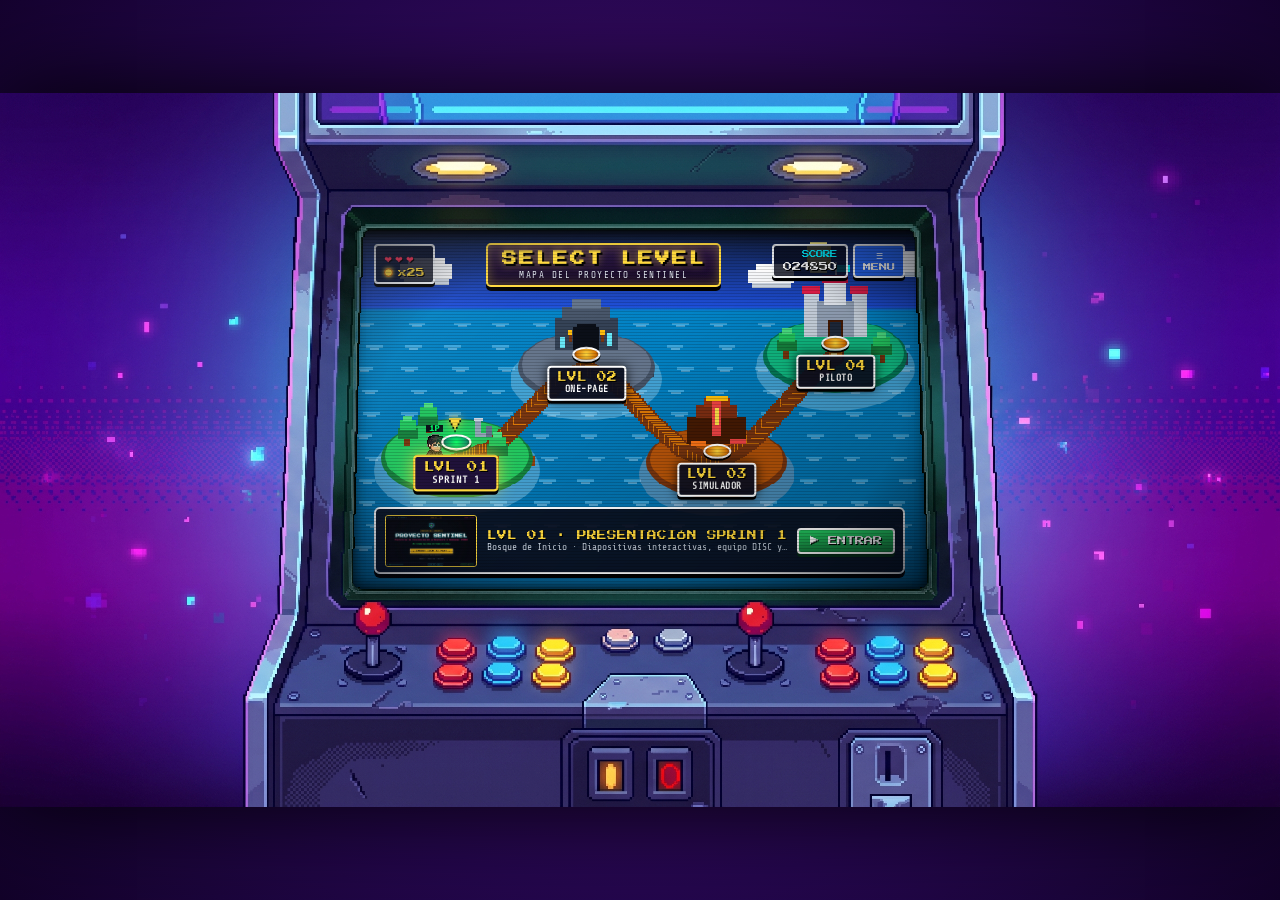
==== commit 69bab018: "selector" ====
--- a/index.html
+++ b/index.html
@@ -1,4194 +1,1506 @@
 <!DOCTYPE html>
 <html lang="es">
 <head>
-  <meta charset="UTF-8">
-  <meta name="viewport" content="width=device-width, initial-scale=1.0">
-  <title>PROYECTO SENTINEL · Plataforma de Concienciación y Respuesta a Amenazas</title>
-  <meta name="description" content="Presentación interactiva arcade de Proyecto Sentinel: transformando empleados en el firewall humano de las pymes.">
-  
-  <link rel="icon" href="data:image/svg+xml,<svg xmlns='http://www.w3.org/2000/svg' viewBox='0 0 32 32'><polygon points='16,2 30,7 30,18 16,30 2,18 2,7' fill='%2300f0ff' stroke='%23ff2a85' stroke-width='2'/><circle cx='16' cy='15' r='4' fill='%2300ff66'/></svg>">
-
-  <!-- Tipografías Retro & Cyber de Google Fonts -->
-  <link rel="preconnect" href="https://fonts.googleapis.com">
-  <link rel="preconnect" href="https://fonts.gstatic.com" crossorigin>
-  <link href="https://fonts.googleapis.com/css2?family=Chakra+Petch:ital,wght@0,400;0,600;0,700;1,400&family=Press+Start+2P&family=Share+Tech+Mono&family=VT323&display=swap" rel="stylesheet">
+  <meta charset="UTF-8" />
+  <meta name="viewport" content="width=device-width, initial-scale=1.0" />
+  <title>SENTINEL ARCADE — Select Level (Mapa de Niveles)</title>
+  <meta name="description" content="Selector de niveles interactivo en pixel art dentro de la máquina recreativa Sentinel." />
+  <link rel="icon" href="data:image/svg+xml,<svg xmlns='http://www.w3.org/2000/svg' viewBox='0 0 32 32'><polygon points='16,2 29,7 29,17 16,30 3,17 3,7' fill='%230b101d' stroke='%2300f0ff' stroke-width='2.5'/><circle cx='16' cy='15' r='4.5' fill='%2300ff66'/></svg>" />
+
+  <link rel="preconnect" href="https://fonts.googleapis.com" />
+  <link rel="preconnect" href="https://fonts.gstatic.com" crossorigin />
+  <link href="https://fonts.googleapis.com/css2?family=Press+Start+2P&family=Share+Tech+Mono&display=swap" rel="stylesheet" />
 
   <style>
-    /* ==========================================================================
-       VARIABLES Y DESIGN SYSTEM RETRO-CYBER ARCADE
-       ========================================================================== */
-    :root {
-      --bg-dark: #07080f;
-      --bg-surface: #0e111f;
-      --bg-card: rgba(18, 23, 41, 0.82);
-      --bg-card-hover: rgba(26, 33, 58, 0.95);
-      
-      --neon-cyan: #00f0ff;
-      --cyan-glow: rgba(0, 240, 255, 0.45);
-      --neon-magenta: #ff2a85;
-      --magenta-glow: rgba(255, 42, 133, 0.45);
-      --phosphor-green: #00ff66;
-      --green-glow: rgba(0, 255, 102, 0.45);
-      --arcade-gold: #ffbe0b;
-      --gold-glow: rgba(255, 190, 11, 0.45);
-      --retro-white: #e6f1ff;
-      --retro-dim: #7f8fa4;
-      --border-color: #1e2846;
-
-      --font-arcade: 'Press Start 2P', monospace, cursive;
-      --font-mono: 'Share Tech Mono', monospace;
-      --font-crt: 'VT323', monospace;
-      --font-body: 'Chakra Petch', sans-serif;
-
-      --hud-height: 56px;
-      --transition-speed: 0.35s;
+    @layer reset, tokens, layout, screen-ui, hotspots;
+
+    @media (prefers-reduced-motion: no-preference) {
+      @view-transition {
+        navigation: auto;
+      }
     }
 
-    /* Reset & Base */
-    *, *::before, *::after {
-      box-sizing: border-box;
-      margin: 0;
-      padding: 0;
+    @layer tokens {
+      :root {
+        --bg-void: #1b0642;
+        --pixel-font: 'Press Start 2P', monospace;
+        --mono-font: 'Share Tech Mono', monospace;
+        --gold: #ffd93d;
+        --cyan: #00f0ff;
+        --green: #38e54d;
+        --red: #ff3355;
+        --panel-bg: rgba(14, 18, 38, 0.92);
+      }
     }
 
-    html, body {
-      width: 100%;
-      height: 100%;
-      overflow: hidden;
-      background-color: var(--bg-dark);
-      color: var(--retro-white);
-      font-family: var(--font-body);
-      line-height: 1.5;
-      user-select: none;
-      -webkit-font-smoothing: antialiased;
+    @layer reset {
+      body, h1, h2, h3, p, ul, li {
+        margin: 0;
+        padding: 0;
+      }
+      button, a {
+        font: inherit;
+        color: inherit;
+      }
     }
 
-    /* Fondo con cuadrícula de perspectiva Cyber-Grid */
-    body::before {
-      content: "";
-      position: fixed;
-      inset: 0;
-      background-image: 
-        linear-gradient(rgba(0, 240, 255, 0.04) 1px, transparent 1px),
-        linear-gradient(90deg, rgba(0, 240, 255, 0.04) 1px, transparent 1px);
-      background-size: 38px 38px;
-      background-position: center center;
-      z-index: 0;
-      pointer-events: none;
+    @layer layout {
+      html, body {
+        width: 100%;
+        height: 100%;
+        overflow: hidden;
+        background: radial-gradient(circle at 50% 45%, #4a0e78 0%, #24064d 60%, #120229 100%);
+        font-family: var(--pixel-font);
+        color: #ffffff;
+        user-select: none;
+        -webkit-font-smoothing: none;
+        display: flex;
+        align-items: center;
+        justify-content: center;
+      }
+
+      body *, body *::before, body *::after {
+        box-sizing: border-box;
+      }
+
+      :where(a, button):focus-visible {
+        outline: 2px solid var(--gold);
+        outline-offset: 2px;
+      }
+
+      /* ====================================================================
+         CONTENEDOR CON LA PROPORCIÓN EXACTA (2752 x 1536) DE LA ARCADE
+         Conserva intacto el mueble, joysticks, botones, luces y marquesina
+         ==================================================================== */
+      .arcade-scene-container {
+        position: relative;
+        width: min(100vw, calc(100dvh * (2752 / 1536)));
+        height: min(100dvh, calc(100vw * (1536 / 2752)));
+        aspect-ratio: 2752 / 1536;
+        overflow: hidden;
+        box-shadow: 0 0 90px rgba(0, 0, 0, 0.95);
+        transition: transform 0.6s cubic-bezier(0.22, 1, 0.36, 1), filter 0.6s ease;
+      }
+
+      /* Zoom inmersivo hacia la pantalla al entrar en un nivel */
+      .arcade-scene-container.is-entering-level {
+        transform: scale(1.95) translateY(5%);
+        filter: brightness(1.25);
+      }
+
+      /* Capa Superior: Imagen Original de la Máquina Recreativa con Pantalla Transparente */
+      .arcade-cabinet-overlay {
+        position: absolute;
+        inset: 0;
+        width: 100%;
+        height: 100%;
+        object-fit: fill;
+        image-rendering: pixelated;
+        pointer-events: none;
+        z-index: 25;
+      }
+
+      /* ====================================================================
+         ESPACIO EXACTO DE LA PANTALLA (DONDE ESTABA EL CROMA VERDE)
+         X: 26.85% a 73.15% | Y: 18.50% a 70.55%
+         ==================================================================== */
+      .crt-screen-hole {
+        position: absolute;
+        left: 26.85%;
+        top: 18.50%;
+        width: 46.30%;
+        height: 52.05%;
+        z-index: 10;
+        background: #1a4b8c;
+        overflow: hidden;
+        border-radius: 14px;
+        box-shadow: inset 0 0 36px rgba(0, 0, 0, 0.85);
+      }
+
+      /* Lienzo Pixel-Art 2D del Mapa de Niveles */
+      .overworld-map-canvas {
+        position: absolute;
+        inset: 0;
+        width: 100%;
+        height: 100%;
+        image-rendering: pixelated;
+        image-rendering: crisp-edges;
+        z-index: 1;
+      }
+
+      /* Efecto sutil de Scanlines CRT, Curvatura de Cristal y Viñeta Interior */
+      .crt-glass-fx {
+        position: absolute;
+        inset: 0;
+        pointer-events: none;
+        z-index: 18;
+        background:
+          repeating-linear-gradient(
+            0deg,
+            rgba(0, 0, 0, 0.16) 0px,
+            rgba(0, 0, 0, 0.16) 1px,
+            transparent 1px,
+            transparent 3px
+          ),
+          linear-gradient(
+            135deg,
+            rgba(255, 255, 255, 0.09) 0%,
+            rgba(255, 255, 255, 0.02) 26%,
+            transparent 45%,
+            rgba(0, 0, 0, 0.25) 100%
+          ),
+          radial-gradient(
+            ellipse at 50% 50%,
+            transparent 62%,
+            rgba(4, 8, 22, 0.65) 100%
+          );
+        box-shadow:
+          inset 0 6px 18px rgba(0, 0, 0, 0.75),
+          inset 0 -6px 18px rgba(0, 0, 0, 0.75),
+          inset 6px 0 18px rgba(0, 0, 0, 0.65),
+          inset -6px 0 18px rgba(0, 0, 0, 0.65);
+        transition: opacity 0.25s ease;
+      }
+
+      .crt-screen-hole.scanlines-off .crt-glass-fx {
+        opacity: 0.25;
+      }
     }
 
-    /* Glow ambiental radial */
-    body::after {
-      content: "";
-      position: fixed;
-      inset: 0;
-      background: radial-gradient(circle at 50% 50%, rgba(0, 240, 255, 0.03) 0%, rgba(7, 8, 15, 0.85) 85%);
-      pointer-events: none;
-      z-index: 1;
+    @layer screen-ui {
+      /* ====================================================================
+         UI INTERNA DE LA PANTALLA ARCADE (CORAZONES, SELECT LEVEL, SCORE, MENÚ)
+         ==================================================================== */
+      .screen-ui-layer {
+        position: absolute;
+        inset: 0;
+        z-index: 12;
+        display: flex;
+        flex-direction: column;
+        justify-content: space-between;
+        padding: 3.2% 5.2% 3.8%;
+        pointer-events: none;
+      }
+
+      /* Barra Superior del Juego dentro de la Pantalla */
+      .screen-hud-top {
+        display: flex;
+        align-items: flex-start;
+        justify-content: space-between;
+        gap: 0.4rem;
+        width: 100%;
+        pointer-events: auto;
+      }
+
+      /* Esquina Izquierda: Corazones de Vida + Monedas */
+      .hud-corner-left {
+        display: flex;
+        flex-direction: column;
+        gap: 0.28rem;
+        background: rgba(10, 14, 30, 0.82);
+        border: 2px solid #f8fafc;
+        box-shadow: 0 3px 0 #000000;
+        padding: 0.32rem 0.5rem;
+        border-radius: 4px;
+      }
+
+      .hud-hearts-row {
+        display: flex;
+        align-items: center;
+        gap: 0.22rem;
+        font-size: clamp(0.55rem, 0.95vw, 0.82rem);
+        color: var(--red);
+        text-shadow: 1px 1px 0 #000;
+        line-height: 1;
+      }
+
+      .hud-heart {
+        display: inline-block;
+        animation: heart-beat 1.6s infinite ease-in-out;
+      }
+      .hud-heart:nth-child(2) { animation-delay: 0.2s; }
+      .hud-heart:nth-child(3) { animation-delay: 0.4s; }
+
+      @keyframes heart-beat {
+        0%, 100% { transform: scale(1); }
+        50% { transform: scale(1.16); }
+      }
+
+      .hud-coins-row {
+        display: flex;
+        align-items: center;
+        gap: 0.3rem;
+        font-size: clamp(0.42rem, 0.68vw, 0.58rem);
+        color: var(--gold);
+        text-shadow: 1px 1px 0 #000;
+      }
+
+      .coin-pixel-dot {
+        display: inline-block;
+        width: 9px;
+        height: 9px;
+        border-radius: 50%;
+        background: var(--gold);
+        border: 1.5px solid #b45309;
+        box-shadow: 0 0 4px var(--gold);
+      }
+
+      /* Cartel Central: SELECT LEVEL */
+      .hud-title-banner {
+        background: linear-gradient(180deg, #2b1644 0%, #140826 100%);
+        border: 2.5px solid var(--gold);
+        box-shadow:
+          0 4px 0 #000000,
+          inset 0 0 12px rgba(255, 217, 61, 0.35);
+        padding: 0.36rem 0.85rem;
+        border-radius: 5px;
+        text-align: center;
+        transform: translateY(-1px);
+      }
+
+      .hud-select-title {
+        font-size: clamp(0.62rem, 1.15vw, 1.02rem);
+        color: var(--gold);
+        letter-spacing: 2px;
+        text-shadow:
+          2px 2px 0 #000000,
+          0 0 10px rgba(255, 217, 61, 0.65);
+        line-height: 1.15;
+      }
+
+      .hud-select-sub {
+        font-family: var(--mono-font);
+        font-size: clamp(0.48rem, 0.72vw, 0.65rem);
+        color: #e2e8f0;
+        letter-spacing: 1.5px;
+        margin-top: 2px;
+      }
+
+      /* Esquina Derecha: Score + Botón de Menú */
+      .hud-corner-right {
+        display: flex;
+        align-items: stretch;
+        gap: 0.35rem;
+      }
+
+      .hud-score-box {
+        background: rgba(10, 14, 30, 0.82);
+        border: 2px solid #f8fafc;
+        box-shadow: 0 3px 0 #000000;
+        padding: 0.32rem 0.55rem;
+        border-radius: 4px;
+        display: flex;
+        flex-direction: column;
+        justify-content: center;
+        gap: 0.22rem;
+        text-align: right;
+      }
+
+      .hud-score-label {
+        font-size: clamp(0.38rem, 0.58vw, 0.48rem);
+        color: var(--cyan);
+      }
+
+      .hud-score-val {
+        font-size: clamp(0.46rem, 0.72vw, 0.62rem);
+        color: #ffffff;
+        text-shadow: 1px 1px 0 #000;
+      }
+
+      .btn-pixel-menu {
+        background: #2563eb;
+        border: 2px solid #ffffff;
+        box-shadow: 0 3px 0 #000000;
+        color: #ffffff;
+        border-radius: 4px;
+        padding: 0.3rem 0.5rem;
+        cursor: pointer;
+        display: flex;
+        flex-direction: column;
+        align-items: center;
+        justify-content: center;
+        gap: 2px;
+        font-size: clamp(0.42rem, 0.64vw, 0.54rem);
+        transition: transform 0.1s ease, background-color 0.15s ease;
+      }
+
+      .btn-pixel-menu:hover:not(:disabled) {
+        background: #3b82f6;
+      }
+
+      .btn-pixel-menu:active:not(:disabled) {
+        transform: translateY(2px);
+        box-shadow: 0 1px 0 #000000;
+      }
+
+      /* ====================================================================
+         NODOS INTERACTIVOS DE LOS 4 NIVELES SOBRE EL MAPA 2D
+         ==================================================================== */
+      .map-nodes-layer {
+        position: absolute;
+        inset: 0;
+        z-index: 14;
+        pointer-events: none;
+      }
+
+      .map-level-node {
+        position: absolute;
+        transform: translate(-50%, -50%);
+        pointer-events: auto;
+        text-decoration: none;
+        display: flex;
+        flex-direction: column;
+        align-items: center;
+        cursor: pointer;
+        transition: transform 0.2s cubic-bezier(0.34, 1.56, 0.64, 1);
+      }
+
+      .map-level-node:hover,
+      .map-level-node[data-active="true"] {
+        transform: translate(-50%, -56%) scale(1.08);
+        z-index: 20;
+      }
+
+      /* Placa de texto pixelada 'LVL 01', 'LVL 02', etc. */
+      .node-label-plate {
+        background: rgba(11, 15, 32, 0.94);
+        border: 2px solid #ffffff;
+        box-shadow: 0 3px 0 #000000, 0 0 12px rgba(0, 0, 0, 0.85);
+        padding: 0.26rem 0.48rem;
+        border-radius: 4px;
+        text-align: center;
+        white-space: nowrap;
+        transition: border-color 0.2s ease, background-color 0.2s ease, box-shadow 0.2s ease;
+      }
+
+      .map-level-node[data-active="true"] .node-label-plate,
+      .map-level-node:hover .node-label-plate {
+        background: #1e1038;
+        border-color: var(--gold);
+        box-shadow: 0 3px 0 #000000, 0 0 16px rgba(255, 217, 61, 0.75);
+      }
+
+      .node-lvl-code {
+        display: block;
+        font-size: clamp(0.46rem, 0.76vw, 0.66rem);
+        color: var(--gold);
+        text-shadow: 1px 1px 0 #000;
+        margin-bottom: 2px;
+      }
+
+      .node-lvl-name {
+        display: block;
+        font-family: var(--mono-font);
+        font-weight: 700;
+        font-size: clamp(0.48rem, 0.75vw, 0.66rem);
+        color: #ffffff;
+        letter-spacing: 0.5px;
+      }
+
+      /* Pedestal circular del nodo sobre el camino */
+      .node-pedestal-ring {
+        width: clamp(18px, 2.2vw, 28px);
+        height: clamp(10px, 1.2vw, 15px);
+        border-radius: 50%;
+        background: radial-gradient(circle, #ffd93d 0%, #d97706 70%, #78350f 100%);
+        border: 2px solid #ffffff;
+        box-shadow: 0 2px 0 #000000;
+        margin-bottom: 4px;
+      }
+
+      .map-level-node[data-active="true"] .node-pedestal-ring {
+        background: radial-gradient(circle, #00ff66 0%, #059669 70%, #064e3b 100%);
+        box-shadow: 0 0 12px #00ff66, 0 2px 0 #000;
+      }
+
+      /* Flecha pixelada saltarina sobre el nivel seleccionado */
+      .node-cursor-arrow {
+        font-size: clamp(0.6rem, 1vw, 0.85rem);
+        color: var(--gold);
+        text-shadow: 0 2px 0 #000, 0 0 8px var(--gold);
+        margin-bottom: 2px;
+        opacity: 0;
+        animation: arrow-bounce 0.65s infinite alternate ease-in-out;
+      }
+
+      .map-level-node[data-active="true"] .node-cursor-arrow {
+        opacity: 1;
+      }
+
+      @keyframes arrow-bounce {
+        0% { transform: translateY(0); }
+        100% { transform: translateY(-5px); }
+      }
+
+      /* ====================================================================
+         BARRA INFERIOR DE PREVIEW DE CARÁTULA Y ACCIÓN DENTRO DE LA PANTALLA
+         ==================================================================== */
+      .screen-hud-bottom {
+        display: flex;
+        align-items: center;
+        justify-content: space-between;
+        gap: 0.6rem;
+        background: rgba(10, 14, 29, 0.92);
+        border: 2px solid #f8fafc;
+        box-shadow: 0 4px 0 #000000;
+        border-radius: 6px;
+        padding: 0.35rem 0.55rem;
+        pointer-events: auto;
+      }
+
+      .preview-thumb-wrap {
+        width: clamp(54px, 7.2vw, 96px);
+        aspect-ratio: 16 / 9;
+        border-radius: 3px;
+        overflow: hidden;
+        border: 1.5px solid var(--gold);
+        background: #000;
+        flex-shrink: 0;
+      }
+
+      .preview-thumb-img {
+        width: 100%;
+        height: 100%;
+        object-fit: cover;
+      }
+
+      .preview-meta {
+        flex: 1;
+        min-width: 0;
+        display: flex;
+        flex-direction: column;
+        gap: 2px;
+      }
+
+      .preview-stage-Title {
+        font-size: clamp(0.46rem, 0.76vw, 0.66rem);
+        color: var(--gold);
+        white-space: nowrap;
+        overflow: hidden;
+        text-overflow: ellipsis;
+        text-shadow: 1px 1px 0 #000;
+      }
+
+      .preview-stage-desc {
+        font-family: var(--mono-font);
+        font-size: clamp(0.48rem, 0.75vw, 0.66rem);
+        color: #cbd5e1;
+        white-space: nowrap;
+        overflow: hidden;
+        text-overflow: ellipsis;
+      }
+
+      .btn-enter-stage {
+        background: linear-gradient(180deg, #22c55e 0%, #15803d 100%);
+        border: 2px solid #ffffff;
+        box-shadow: 0 3px 0 #052e16;
+        color: #ffffff;
+        font-size: clamp(0.44rem, 0.72vw, 0.62rem);
+        padding: 0.42rem 0.68rem;
+        border-radius: 4px;
+        cursor: pointer;
+        text-decoration: none;
+        white-space: nowrap;
+        text-shadow: 1px 1px 0 #000;
+        animation: pulse-play-btn 1.3s infinite alternate;
+      }
+
+      .btn-enter-stage:hover {
+        background: linear-gradient(180deg, #4ade80 0%, #16a34a 100%);
+        color: #000;
+        text-shadow: none;
+      }
+
+      @keyframes pulse-play-btn {
+        0% { box-shadow: 0 3px 0 #052e16, 0 0 6px rgba(34, 197, 94, 0.4); }
+        100% { box-shadow: 0 3px 0 #052e16, 0 0 16px rgba(74, 222, 128, 0.9); }
+      }
+
+      /* Menú Desplegable Pixel Art dentro de la pantalla */
+      .pixel-menu-popover {
+        position: absolute;
+        top: 14%;
+        right: 3.2%;
+        z-index: 30;
+        background: rgba(12, 17, 36, 0.96);
+        border: 2px solid var(--gold);
+        box-shadow: 0 6px 0 #000, 0 0 20px rgba(0, 0, 0, 0.9);
+        border-radius: 6px;
+        padding: 0.55rem;
+        display: flex;
+        flex-direction: column;
+        gap: 0.38rem;
+        pointer-events: auto;
+        min-width: 170px;
+      }
+
+      .pixel-menu-popover[hidden] {
+        display: none !important;
+      }
+
+      .menu-item-btn {
+        background: #1e293b;
+        border: 1.5px solid #475569;
+        color: #f8fafc;
+        font-family: var(--mono-font);
+        font-size: 0.72rem;
+        padding: 0.35rem 0.55rem;
+        border-radius: 4px;
+        cursor: pointer;
+        text-align: left;
+        display: flex;
+        align-items: center;
+        justify-content: space-between;
+        gap: 0.5rem;
+      }
+
+      .menu-item-btn:hover:not(:disabled) {
+        border-color: var(--cyan);
+        color: var(--cyan);
+        background: #0f172a;
+      }
     }
 
-    /* ==========================================================================
-       OVERLAY CRT SCANLINES & VIGNETTE
-       ========================================================================== */
-    .crt-overlay {
-      position: fixed;
-      inset: 0;
-      pointer-events: none;
-      z-index: 9999;
-      background: repeating-linear-gradient(
-        0deg,
-        rgba(0, 0, 0, 0.18) 0px,
-        rgba(0, 0, 0, 0.18) 1px,
-        transparent 1px,
-        transparent 3px
-      );
-      box-shadow: inset 0 0 100px rgba(0, 0, 0, 0.85);
-      transition: opacity 0.3s ease;
-    }
-
-    .crt-overlay.disabled {
-      opacity: 0;
-    }
-
-    /* Sutil destello o parpadeo CRT */
-    @keyframes crt-flicker {
-      0% { opacity: 0.98; }
-      50% { opacity: 1; }
-      100% { opacity: 0.98; }
-    }
-    .crt-overlay::after {
-      content: " ";
-      display: block;
-      position: absolute;
-      inset: 0;
-      background: rgba(18, 16, 16, 0.03);
-      opacity: 0;
-      animation: crt-flicker 0.15s infinite;
-      pointer-events: none;
-    }
-
-    /* ==========================================================================
-       VIEW TRANSITIONS API (Modern Web Guidance)
-       ========================================================================== */
-    /* Transiciones estándar limpias y fluidas (sin distorsiones raras) */
-    @keyframes slide-clean-out-left {
-      from { transform: translateX(0); opacity: 1; }
-      to { transform: translateX(-35px); opacity: 0; }
-    }
-    @keyframes slide-clean-in-right {
-      from { transform: translateX(35px); opacity: 0; }
-      to { transform: translateX(0); opacity: 1; }
-    }
-    @keyframes slide-clean-out-right {
-      from { transform: translateX(0); opacity: 1; }
-      to { transform: translateX(35px); opacity: 0; }
-    }
-    @keyframes slide-clean-in-left {
-      from { transform: translateX(-35px); opacity: 0; }
-      to { transform: translateX(0); opacity: 1; }
-    }
-
-    /* Selectores direccionales nativos limpios */
-    html:active-view-transition-type(forward)::view-transition-old(root) {
-      animation: 0.28s cubic-bezier(0.2, 0.9, 0.3, 1) both slide-clean-out-left;
-    }
-    html:active-view-transition-type(forward)::view-transition-new(root) {
-      animation: 0.28s cubic-bezier(0.2, 0.9, 0.3, 1) both slide-clean-in-right;
-    }
-    html:active-view-transition-type(backward)::view-transition-old(root) {
-      animation: 0.28s cubic-bezier(0.2, 0.9, 0.3, 1) both slide-clean-out-right;
-    }
-    html:active-view-transition-type(backward)::view-transition-new(root) {
-      animation: 0.28s cubic-bezier(0.2, 0.9, 0.3, 1) both slide-clean-in-left;
-    }
-
-    /* Transición especial GLITCH / HACK al pulsar INSERT COIN (Slide 1 -> Slide 2) */
-    @keyframes glitch-transition-out {
-      0% { transform: translate(0); filter: none; opacity: 1; }
-      20% { transform: translate(-8px, 4px) skewX(-4deg); filter: drop-shadow(-8px 0 #ff2a85) drop-shadow(8px 0 #00f0ff); opacity: 0.9; }
-      40% { transform: translate(6px, -3px) skewX(4deg); filter: drop-shadow(8px 0 #a855f7); opacity: 0.8; }
-      60% { transform: translate(-4px, 2px); clip-path: polygon(0 20%, 100% 20%, 100% 40%, 0 40%, 0 70%, 100% 70%, 100% 90%, 0 90%); opacity: 0.5; }
-      80% { transform: translate(4px, -1px); opacity: 0.2; }
-      100% { transform: translate(0); opacity: 0; }
-    }
-    @keyframes glitch-transition-in {
-      0% { transform: scale(1.04); opacity: 0; filter: drop-shadow(0 0 30px #c084fc); }
-      30% { transform: translate(-4px, 2px); opacity: 0.8; filter: drop-shadow(-6px 0 #a855f7) drop-shadow(6px 0 #9333ea); }
-      70% { transform: translate(2px, -1px); opacity: 0.95; }
-      100% { transform: translate(0) scale(1); opacity: 1; filter: none; }
-    }
-
-    html:active-view-transition-type(glitch-hack)::view-transition-old(root) {
-      animation: 0.45s steps(2, jump-none) both glitch-transition-out;
-    }
-    html:active-view-transition-type(glitch-hack)::view-transition-new(root) {
-      animation: 0.45s ease-out both glitch-transition-in;
-    }
-
-    /* Respetar preferencias de reducción de movimiento */
-    @media (prefers-reduced-motion: reduce) {
-      ::view-transition-group(root) {
-        animation: none !important;
-      }
-      *, *::before, *::after {
-        animation-duration: 0.001s !important;
-        transition-duration: 0.001s !important;
-      }
-    }
-
-    /* ==========================================================================
-       ESTRUCTURA PRINCIPAL Y CONTENEDOR DE SLIDES
-       ========================================================================== */
-    #app-container {
-      position: relative;
-      width: 100vw;
-      height: 100vh;
-      display: flex;
-      flex-direction: column;
-      justify-content: space-between;
-      z-index: 10;
-    }
-
-    /* HUD Superior */
-    .hud-top {
-      height: var(--hud-height);
-      display: flex;
-      align-items: center;
-      justify-content: space-between;
-      padding: 0 1.75rem;
-      background: linear-gradient(180deg, rgba(14, 17, 31, 0.95) 0%, rgba(14, 17, 31, 0.6) 100%);
-      border-bottom: 2px solid var(--border-color);
-      box-shadow: 0 4px 20px rgba(0, 0, 0, 0.4);
-      font-family: var(--font-arcade);
-      font-size: 0.7rem;
-      letter-spacing: 1px;
-      z-index: 100;
-    }
-
-    .hud-left {
-      display: flex;
-      align-items: center;
-      gap: 0.75rem;
-      color: var(--neon-cyan);
-    }
-    .hud-badge-live {
-      display: inline-block;
-      width: 9px;
-      height: 9px;
-      background: var(--phosphor-green);
-      border-radius: 50%;
-      box-shadow: 0 0 10px var(--phosphor-green);
-      animation: pulse-dot 1.4s infinite;
-    }
-    @keyframes pulse-dot {
-      0%, 100% { opacity: 1; transform: scale(1); }
-      50% { opacity: 0.3; transform: scale(0.8); }
-    }
-
-    .hud-center {
-      display: flex;
-      align-items: center;
-      gap: 1.5rem;
-      color: var(--arcade-gold);
-      text-shadow: 0 0 8px var(--gold-glow);
-    }
-
-    .hud-stage-counter {
-      padding: 4px 10px;
-      background: rgba(0, 0, 0, 0.5);
-      border: 1px solid var(--arcade-gold);
-      border-radius: 3px;
-    }
-
-    .hud-right {
-      display: flex;
-      align-items: center;
-      gap: 1.25rem;
-      font-family: var(--font-mono);
-      font-size: 0.85rem;
-      color: var(--retro-white);
-    }
-    .hud-score {
-      color: var(--neon-magenta);
-      text-shadow: 0 0 8px var(--magenta-glow);
-      font-family: var(--font-arcade);
-      font-size: 0.65rem;
-    }
-
-    /* Área de Diapositiva */
-    main.viewport {
-      flex: 1;
-      position: relative;
-      width: 100%;
-      height: calc(100vh - var(--hud-height) * 2);
-      overflow-y: auto;
-      overflow-x: hidden;
-      display: flex;
-      justify-content: center;
-      align-items: center;
-      padding: 1.5rem 2rem;
-    }
-
-    /* Scrollbar personalizada Cyber */
-    main.viewport::-webkit-scrollbar {
-      width: 6px;
-    }
-    main.viewport::-webkit-scrollbar-track {
-      background: rgba(0, 0, 0, 0.3);
-    }
-    main.viewport::-webkit-scrollbar-thumb {
-      background: var(--border-color);
-      border-radius: 3px;
-    }
-    main.viewport::-webkit-scrollbar-thumb:hover {
-      background: var(--neon-cyan);
-    }
-
-    .slide-wrapper {
-      width: 100%;
-      max-width: 1280px;
-      margin: auto;
-      height: 100%;
-      display: flex;
-      flex-direction: column;
-      justify-content: center;
-    }
-
-    .slide {
-      display: none;
-      width: 100%;
-      opacity: 0;
-      transition: opacity 0.25s ease;
-    }
-
-    .slide.active {
-      display: flex;
-      flex-direction: column;
-      justify-content: center;
-      opacity: 1;
-      animation: slide-in 0.35s ease-out;
-    }
-
-    @keyframes slide-in {
-      from { opacity: 0; transform: translateY(12px); }
-      to { opacity: 1; transform: translateY(0); }
-    }
-
-    /* HUD Inferior */
-    .hud-bottom {
-      height: var(--hud-height);
-      display: flex;
-      align-items: center;
-      justify-content: space-between;
-      padding: 0 1.75rem;
-      background: linear-gradient(0deg, rgba(14, 17, 31, 0.95) 0%, rgba(14, 17, 31, 0.6) 100%);
-      border-top: 2px solid var(--border-color);
-      font-family: var(--font-mono);
-      font-size: 0.85rem;
-      z-index: 100;
-    }
-
-    /* Barra de Progreso / HP Bar Arcade */
-    .hp-container {
-      display: flex;
-      align-items: center;
-      gap: 0.75rem;
-      width: 280px;
-    }
-    .hp-label {
-      font-family: var(--font-arcade);
-      font-size: 0.6rem;
-      color: var(--neon-cyan);
-    }
-    .hp-meter {
-      flex: 1;
-      height: 12px;
-      background: #000;
-      border: 1.5px solid var(--neon-cyan);
-      box-shadow: 0 0 8px rgba(0, 240, 255, 0.25);
-      border-radius: 2px;
-      display: flex;
-      padding: 1px;
-      gap: 2px;
-    }
-    .hp-cell {
-      flex: 1;
-      height: 100%;
-      background: #142030;
-      transition: background-color 0.25s, box-shadow 0.25s;
-    }
-    .hp-cell.filled {
-      background: var(--phosphor-green);
-      box-shadow: 0 0 6px var(--phosphor-green);
-    }
-    .hp-cell.filled:nth-child(n+9) {
-      background: var(--arcade-gold);
-      box-shadow: 0 0 6px var(--arcade-gold);
-    }
-    .hp-cell.filled:nth-child(n+12) {
-      background: var(--neon-magenta);
-      box-shadow: 0 0 6px var(--neon-magenta);
-    }
-
-    /* Controles Centrales */
-    .hud-nav-buttons {
-      display: flex;
-      align-items: center;
-      gap: 0.75rem;
-    }
-
-    .btn-arcade-nav {
-      background: #12182b;
-      border: 2px solid var(--neon-cyan);
-      color: var(--neon-cyan);
-      font-family: var(--font-arcade);
-      font-size: 0.65rem;
-      padding: 8px 14px;
-      cursor: pointer;
-      border-radius: 4px;
-      transition: all 0.15s ease;
-      display: inline-flex;
-      align-items: center;
-      gap: 6px;
-      box-shadow: 0 3px 0 #005f66;
-    }
-    .btn-arcade-nav:hover:not(:disabled) {
-      background: var(--neon-cyan);
-      color: #000;
-      box-shadow: 0 0 14px var(--cyan-glow), 0 3px 0 #008899;
-      transform: translateY(-1px);
-    }
-    .btn-arcade-nav:active:not(:disabled) {
-      transform: translateY(2px);
-      box-shadow: none;
-    }
-    .btn-arcade-nav:disabled {
-      opacity: 0.3;
-      cursor: not-allowed;
-      border-color: #334;
-      color: #667;
-      box-shadow: none;
-    }
-
-    /* Utilidades HUD Derecha */
-    .hud-controls-right {
-      display: flex;
-      align-items: center;
-      gap: 0.6rem;
-    }
-    .btn-hud-icon {
-      background: transparent;
-      border: 1px solid var(--border-color);
-      color: var(--retro-dim);
-      padding: 6px 10px;
-      border-radius: 4px;
-      cursor: pointer;
-      font-family: var(--font-mono);
-      font-size: 0.75rem;
-      transition: all 0.2s ease;
-      display: inline-flex;
-      align-items: center;
-      gap: 5px;
-    }
-    .btn-hud-icon:hover {
-      border-color: var(--neon-cyan);
-      color: var(--neon-cyan);
-      background: rgba(0, 240, 255, 0.08);
-    }
-    .btn-hud-icon.active {
-      border-color: var(--phosphor-green);
-      color: var(--phosphor-green);
-      background: rgba(0, 255, 102, 0.08);
-      box-shadow: 0 0 8px rgba(0, 255, 102, 0.25);
-    }
-
-    /* ==========================================================================
-       TIPOGRAFÍAS Y ELEMENTOS COMUNES DE SLIDES
-       ========================================================================== */
-    .slide-header {
-      margin-bottom: 2rem;
-      text-align: left;
-    }
-    .slide-tag {
-      display: inline-flex;
-      align-items: center;
-      gap: 6px;
-      font-family: var(--font-arcade);
-      font-size: 0.65rem;
-      color: var(--neon-cyan);
-      letter-spacing: 2px;
-      text-transform: uppercase;
-      margin-bottom: 0.6rem;
-      padding: 4px 10px;
-      background: rgba(0, 240, 255, 0.08);
-      border-left: 3px solid var(--neon-cyan);
-    }
-    .slide-title {
-      font-family: var(--font-arcade);
-      font-size: clamp(1.2rem, 2.5vw, 2.1rem);
-      line-height: 1.35;
-      color: #ffffff;
-      text-shadow: 0 0 16px rgba(255, 255, 255, 0.35);
-      margin-bottom: 0.35rem;
-    }
-    .slide-subtitle {
-      font-family: var(--font-mono);
-      font-size: clamp(0.95rem, 1.2vw, 1.15rem);
-      color: var(--retro-dim);
-    }
-
-    /* Micro-animaciones escalonadas */
-    .stagger {
-      animation: stagger-in 0.45s ease-out both;
-    }
-    .stagger-1 { animation-delay: 0.05s; }
-    .stagger-2 { animation-delay: 0.12s; }
-    .stagger-3 { animation-delay: 0.19s; }
-    .stagger-4 { animation-delay: 0.26s; }
-    .stagger-5 { animation-delay: 0.33s; }
-    .stagger-6 { animation-delay: 0.40s; }
-
-    @keyframes stagger-in {
-      from {
-        opacity: 0;
-        transform: translateY(16px);
-      }
-      to {
-        opacity: 1;
-        transform: translateY(0);
-      }
-    }
-
-    /* Tarjetas y Contenedores Cyber */
-    .cyber-card {
-      background: var(--bg-card);
-      border: 1px solid var(--border-color);
-      border-radius: 6px;
-      padding: 1.5rem;
-      position: relative;
-      transition: all 0.25s cubic-bezier(0.16, 1, 0.3, 1);
-      box-shadow: 0 8px 24px rgba(0, 0, 0, 0.35);
-      backdrop-filter: blur(8px);
-    }
-    .cyber-card::before {
-      content: "";
-      position: absolute;
-      top: 0;
-      left: 0;
-      width: 6px;
-      height: 6px;
-      border-top: 2px solid var(--neon-cyan);
-      border-left: 2px solid var(--neon-cyan);
-    }
-    .cyber-card::after {
-      content: "";
-      position: absolute;
-      bottom: 0;
-      right: 0;
-      width: 6px;
-      height: 6px;
-      border-bottom: 2px solid var(--neon-cyan);
-      border-right: 2px solid var(--neon-cyan);
-    }
-    .cyber-card:hover {
-      border-color: var(--neon-cyan);
-      transform: translateY(-3px);
-      box-shadow: 0 12px 30px rgba(0, 240, 255, 0.12);
-    }
-
-    /* ==========================================================================
-       SLIDE 1: PANTALLA DE INICIO (ARCADE TITLE SCREEN) & EFECTOS GLITCH/HACKED
-       ========================================================================== */
-    #slide-1 {
-      text-align: center;
-      align-items: center;
-      padding: 2rem 1rem;
-      position: relative;
-    }
-
-    /* Sweep de interferencia de escaneo al hackear */
-    .hacked-scanline {
-      position: absolute;
-      top: 0;
-      left: 10%;
-      right: 10%;
-      height: 4px;
-      background: linear-gradient(90deg, transparent, var(--neon-magenta), var(--neon-cyan), transparent);
-      box-shadow: 0 0 12px var(--magenta-glow), 0 0 20px var(--cyan-glow);
-      opacity: 0;
-      pointer-events: none;
-      z-index: 10;
-    }
-    .slide.is-glitching .hacked-scanline {
-      animation: scanline-sweep 0.5s ease-out;
-    }
-    @keyframes scanline-sweep {
-      0% { top: 5%; opacity: 1; height: 4px; }
-      40% { opacity: 0.9; height: 16px; }
-      100% { top: 95%; opacity: 0; height: 2px; }
-    }
-
-    /* Escudo con efecto de alteración cibernética */
-    .title-shield-logo {
-      width: 90px;
-      height: 90px;
-      margin: 0 auto 1.25rem auto;
-      filter: drop-shadow(0 0 18px var(--cyan-glow));
-      animation: float-logo 3.5s ease-in-out infinite alternate;
-      cursor: pointer;
-      transition: transform 0.2s ease, filter 0.2s ease;
-    }
-    .title-shield-logo:hover {
-      transform: scale(1.08);
-      filter: drop-shadow(-3px 0 12px var(--neon-magenta)) drop-shadow(3px 0 12px var(--neon-cyan));
-    }
-    .slide.is-glitching .title-shield-logo {
-      animation: shield-glitch-shake 0.4s ease-out;
-    }
-    @keyframes shield-glitch-shake {
-      0% { transform: translate(0, 0) scale(1); filter: drop-shadow(0 0 18px var(--cyan-glow)); }
-      20% { transform: translate(-5px, 2px) scale(1.04); filter: drop-shadow(-6px 0 0 var(--neon-magenta)); }
-      40% { transform: translate(4px, -3px) scale(0.97); filter: drop-shadow(6px 0 0 var(--neon-cyan)); }
-      60% { transform: translate(-3px, 1px) scale(1.02); filter: drop-shadow(0 0 25px var(--neon-magenta)); }
-      80% { transform: translate(2px, -1px) scale(1); filter: drop-shadow(0 0 18px var(--neon-cyan)); }
-      100% { transform: translate(0, 0) scale(1); }
-    }
-
-    @keyframes float-logo {
-      0% { transform: translateY(0) scale(1); }
-      100% { transform: translateY(-8px) scale(1.03); }
-    }
-
-    /* ==========================================================================
-       SLIDE 2: FULL-SCREEN TAKEOVER HACKED (MORADO NEÓN EXAGERADO)
-       ========================================================================== */
-    #slide-2.active {
-      position: fixed;
-      inset: 0;
-      width: 100vw;
-      height: 100vh;
-      z-index: 5000;
-      background: radial-gradient(circle at 50% 50%, #29004d 0%, #0c001c 60%, #030008 100%);
-      display: flex;
-      flex-direction: column;
-      justify-content: space-between;
-      align-items: center;
-      padding: 0;
-      margin: 0;
-      overflow: hidden;
-      box-shadow: inset 0 0 170px rgba(168, 85, 247, 0.7);
-      animation: hacked-screen-quake 0.75s ease-out;
-    }
-    #slide-2.active::before {
-      content: '';
-      position: absolute;
-      inset: 0;
-      pointer-events: none;
-      background: radial-gradient(circle at center, transparent 35%, rgba(147, 51, 234, 0.28) 75%, rgba(255, 42, 133, 0.45) 100%);
-      animation: emergency-strobe 1.3s infinite alternate ease-in-out;
-      z-index: 2;
-    }
-    @keyframes emergency-strobe {
-      0% { opacity: 0.35; }
-      100% { opacity: 0.95; }
-    }
-
-    @keyframes hacked-screen-quake {
-      0% { transform: scale(1.08); filter: drop-shadow(0 0 60px #c084fc); }
-      12% { transform: scale(0.96) translate(-16px, 10px); filter: drop-shadow(-22px 0 0 #ff2a85); }
-      25% { transform: scale(1.04) translate(16px, -10px); filter: drop-shadow(22px 0 0 #00f0ff); }
-      40% { transform: scale(0.98) translate(-8px, 6px); }
-      55% { transform: scale(1.02) translate(6px, -4px); }
-      75% { transform: translate(-3px, 2px); }
-      100% { transform: scale(1) translate(0); filter: none; }
-    }
-
-    /* Fondo de cuadrícula y lluvia de bits purpúreos */
-    .hacked-matrix-bg {
-      position: absolute;
-      inset: 0;
-      pointer-events: none;
-      background-image: 
-        radial-gradient(rgba(192, 132, 252, 0.15) 1.5px, transparent 1.5px),
-        linear-gradient(rgba(147, 51, 234, 0.12) 1px, transparent 1px);
-      background-size: 24px 24px, 100% 4px;
-      z-index: 1;
-      opacity: 0.9;
-    }
-
-    /* Cintas de peligro superior e inferior de pantalla completa */
-    .hacked-hazard-tape {
-      width: 100%;
-      background: #140029;
-      border-top: 2px solid #c084fc;
-      border-bottom: 2px solid #c084fc;
-      padding: 11px 0;
-      font-family: var(--font-arcade);
-      font-size: clamp(0.7rem, 1.2vw, 0.92rem);
-      color: #f3e8ff;
-      letter-spacing: 4px;
-      white-space: nowrap;
-      overflow: hidden;
-      z-index: 10;
-      text-shadow: 0 0 12px rgba(192, 132, 252, 0.95);
-      box-shadow: 0 0 30px rgba(147, 51, 234, 0.6);
-    }
-    .hacked-hazard-tape.top {
-      border-top: none;
-    }
-    .hacked-hazard-tape.bottom {
-      border-bottom: none;
-    }
-    .hacked-hazard-tape.top span {
-      display: inline-block;
-      animation: marquee-tape-left 22s linear infinite;
-    }
-    .hacked-hazard-tape.bottom span {
-      display: inline-block;
-      animation: marquee-tape-right 22s linear infinite;
-    }
-    @keyframes marquee-tape-left {
-      0% { transform: translateX(0); }
-      100% { transform: translateX(-50%); }
-    }
-    @keyframes marquee-tape-right {
-      0% { transform: translateX(-50%); }
-      100% { transform: translateX(0); }
-    }
-
-    /* Contenedor central a pantalla completa */
-    .hacked-center-content {
-      position: relative;
-      z-index: 5;
-      display: flex;
-      flex-direction: column;
-      align-items: center;
-      justify-content: center;
-      text-align: center;
-      padding: 1rem 1.5rem;
-      max-width: 1100px;
-      width: 100%;
-      flex: 1;
-    }
-
-    .hacked-skull-giant {
-      width: clamp(75px, 11vw, 120px);
-      height: clamp(75px, 11vw, 120px);
-      margin-bottom: 0.75rem;
-      filter: drop-shadow(0 0 25px rgba(192, 132, 252, 0.95));
-      animation: skull-menace 1.5s infinite alternate ease-in-out;
-    }
-    @keyframes skull-menace {
-      0% { transform: scale(1) translateY(0); filter: drop-shadow(0 0 20px #9333ea); }
-      100% { transform: scale(1.1) translateY(-6px); filter: drop-shadow(0 0 45px #c084fc) drop-shadow(0 0 70px #a855f7); }
-    }
-
-    /* TÍTULO COLOSAL HACKED A PANTALLA COMPLETA */
-    .hacked-title-wrapper {
-      position: relative;
-      display: inline-block;
-      margin-bottom: 1rem;
-    }
-    .hacked-colossal-title {
-      font-family: var(--font-arcade);
-      font-size: clamp(4rem, 15vw, 10.5rem);
-      line-height: 0.95;
-      color: #ffffff;
-      text-transform: uppercase;
-      letter-spacing: clamp(6px, 2vw, 18px);
-      position: relative;
-      text-shadow: 
-        0 0 20px #c084fc,
-        0 0 50px #a855f7,
-        0 0 95px rgba(168, 85, 247, 0.95),
-        0 0 150px rgba(147, 51, 234, 0.85),
-        6px 6px 0 #2e0854;
-      animation: purple-colossal-pulse 1.6s infinite alternate;
-    }
-    @keyframes purple-colossal-pulse {
-      0% {
-        text-shadow: 
-          0 0 20px #c084fc,
-          0 0 50px #9333ea,
-          0 0 80px rgba(147, 51, 234, 0.8),
-          6px 6px 0 #2e0854;
-      }
-      100% {
-        text-shadow: 
-          0 0 35px #ffffff,
-          0 0 70px #c084fc,
-          0 0 110px #a855f7,
-          0 0 170px rgba(168, 85, 247, 0.95),
-          6px 6px 0 #2e0854;
-      }
-    }
-
-    .hacked-colossal-title::before,
-    .hacked-colossal-title::after {
-      content: attr(data-text);
-      position: absolute;
-      top: 0;
-      left: 0;
-      width: 100%;
-      height: 100%;
-      pointer-events: none;
-    }
-    .hacked-colossal-title::before {
-      color: #ff2a85;
-      text-shadow: -5px 0 #ff2a85;
-      z-index: -1;
-      animation: glitch-slice-magenta 2.2s infinite steps(1);
-    }
-    .hacked-colossal-title::after {
-      color: #00f0ff;
-      text-shadow: 5px 0 #00f0ff;
-      z-index: -2;
-      animation: glitch-slice-cyan 1.9s infinite steps(1);
-    }
-
-    /* Terminal de alerta de intrusión */
-    .hacked-terminal-alert {
-      background: rgba(14, 0, 28, 0.86);
-      border: 2px solid #a855f7;
-      border-radius: 6px;
-      padding: 1.25rem 2rem;
-      max-width: 840px;
-      margin-bottom: 1.5rem;
-      box-shadow: 0 0 40px rgba(168, 85, 247, 0.4), inset 0 0 30px rgba(0, 0, 0, 0.85);
-      backdrop-filter: blur(10px);
-    }
-    .hacked-alert-title-row {
-      display: flex;
-      align-items: center;
-      justify-content: center;
-      gap: 10px;
-      font-family: var(--font-arcade);
-      font-size: clamp(0.6rem, 1vw, 0.72rem);
-      color: var(--neon-magenta);
-      margin-bottom: 0.6rem;
-      letter-spacing: 1.5px;
-    }
-    .hacked-main-quote {
-      font-family: var(--font-arcade);
-      font-size: clamp(0.85rem, 1.4vw, 1.3rem);
-      color: #ffffff;
-      line-height: 1.4;
-      margin-bottom: 0.6rem;
-      text-shadow: 0 0 10px rgba(255, 255, 255, 0.6);
-    }
-    .hacked-subquote {
-      font-size: clamp(0.95rem, 1.2vw, 1.1rem);
-      color: #e9d5ff;
-      line-height: 1.5;
-    }
-
-    /* Botón de acción destacado a pantalla completa */
-    .btn-hacked-action {
-      background: #9333ea;
-      color: #ffffff;
-      border: 3px solid #ffffff;
-      font-family: var(--font-arcade);
-      font-size: clamp(0.8rem, 1.3vw, 1.1rem);
-      padding: 1.1rem 2.5rem;
-      border-radius: 4px;
-      cursor: pointer;
-      text-transform: uppercase;
-      letter-spacing: 2px;
-      box-shadow: 0 6px 0 #581c87, 0 12px 30px rgba(168, 85, 247, 0.6);
-      transition: all 0.12s ease;
-      animation: arcade-blink 1.4s infinite;
-    }
-    .btn-hacked-action:hover {
-      background: #c084fc;
-      color: #000;
-      box-shadow: 0 6px 0 #7e22ce, 0 16px 45px rgba(192, 132, 252, 0.9);
-      transform: translateY(-2px);
-    }
-    .btn-hacked-action:active {
-      transform: translateY(4px);
-      box-shadow: none;
-    }
-    .hacked-keys-hint {
-      margin-top: 0.75rem;
-      font-family: var(--font-mono);
-      font-size: 0.85rem;
-      color: #d8b4fe;
-      letter-spacing: 1px;
-    }
-
-    .title-badge {
-      display: inline-block;
-      font-family: var(--font-arcade);
-      font-size: 0.75rem;
-      color: var(--arcade-gold);
-      background: rgba(255, 190, 11, 0.1);
-      border: 1px dashed var(--arcade-gold);
-      padding: 6px 14px;
-      margin-bottom: 1rem;
-      letter-spacing: 2px;
-      text-shadow: 0 0 10px var(--gold-glow);
-    }
-
-    /* TÍTULO PRINCIPAL CON EFECTO CYBER GLITCH & RGB SPLIT */
-    .main-game-title {
-      font-family: var(--font-arcade);
-      font-size: clamp(1.8rem, 4.5vw, 3.8rem);
-      color: #ffffff;
-      text-transform: uppercase;
-      letter-spacing: 3px;
-      line-height: 1.2;
-      margin-bottom: 0.8rem;
-      text-shadow: 
-        0 0 10px var(--neon-cyan),
-        0 0 30px var(--cyan-glow),
-        3px 3px 0 #003644;
-      position: relative;
-      display: inline-block;
-      cursor: pointer;
-    }
-
-    /* Capas RGB Split duplicadas mediante ::before y ::after */
-    .main-game-title::before,
-    .main-game-title::after {
-      content: attr(data-text);
-      position: absolute;
-      top: 0;
-      left: 0;
-      width: 100%;
-      height: 100%;
-      pointer-events: none;
-    }
-
-    /* Capa Magenta Glitch */
-    .main-game-title::before {
-      color: var(--neon-magenta);
-      z-index: -1;
-      text-shadow: -2px 0 var(--neon-magenta);
-      animation: glitch-slice-magenta 3.2s infinite steps(1);
-    }
-
-    /* Capa Cian Glitch */
-    .main-game-title::after {
-      color: var(--neon-cyan);
-      z-index: -2;
-      text-shadow: 2px 0 var(--neon-cyan);
-      animation: glitch-slice-cyan 2.7s infinite steps(1);
-    }
-
-    /* Animación de corte horizontal aleatorio */
-    @keyframes glitch-slice-magenta {
-      0%, 82%, 100% {
-        clip-path: polygon(0 0, 0 0, 0 0, 0 0);
-        transform: translate(0, 0);
-        opacity: 0;
-      }
-      83% {
-        clip-path: polygon(0 15%, 100% 15%, 100% 32%, 0 32%);
-        transform: translate(-4px, -1px);
-        opacity: 0.9;
-      }
-      84% {
-        clip-path: polygon(0 60%, 100% 60%, 100% 75%, 0 75%);
-        transform: translate(3px, 1px);
-        opacity: 0.9;
-      }
-      85% {
-        clip-path: polygon(0 0, 0 0, 0 0, 0 0);
-        transform: translate(0, 0);
-        opacity: 0;
-      }
-      93% {
-        clip-path: polygon(0 40%, 100% 40%, 100% 52%, 0 52%);
-        transform: translate(-3px, 2px);
-        opacity: 0.9;
-      }
-      95% {
-        clip-path: polygon(0 0, 0 0, 0 0, 0 0);
-        transform: translate(0, 0);
-        opacity: 0;
-      }
-    }
-
-    @keyframes glitch-slice-cyan {
-      0%, 75%, 100% {
-        clip-path: polygon(0 0, 0 0, 0 0, 0 0);
-        transform: translate(0, 0);
-        opacity: 0;
-      }
-      76% {
-        clip-path: polygon(0 25%, 100% 25%, 100% 42%, 0 42%);
-        transform: translate(4px, 1px);
-        opacity: 0.9;
-      }
-      77% {
-        clip-path: polygon(0 70%, 100% 70%, 100% 88%, 0 88%);
-        transform: translate(-4px, -2px);
-        opacity: 0.9;
-      }
-      78% {
-        clip-path: polygon(0 0, 0 0, 0 0, 0 0);
-        transform: translate(0, 0);
-        opacity: 0;
-      }
-      89% {
-        clip-path: polygon(0 10%, 100% 10%, 100% 25%, 0 25%);
-        transform: translate(3px, -1px);
-        opacity: 0.9;
-      }
-      91% {
-        clip-path: polygon(0 0, 0 0, 0 0, 0 0);
-        transform: translate(0, 0);
-        opacity: 0;
-      }
-    }
-
-    /* Espasmo violento cuando se activa el trigger de hack */
-    .slide.is-glitching .main-game-title {
-      animation: glitch-spasm 0.45s ease-out;
-    }
-    @keyframes glitch-spasm {
-      0% { transform: translate(0); }
-      15% { transform: translate(-6px, 3px) skewX(-4deg); text-shadow: -4px 0 var(--neon-magenta), 4px 0 var(--neon-cyan); }
-      30% { transform: translate(5px, -3px) skewX(3deg); text-shadow: 4px 0 var(--neon-magenta), -4px 0 var(--neon-cyan); }
-      45% { transform: translate(-3px, -2px) skewX(-2deg); }
-      60% { transform: translate(4px, 2px); }
-      75% { transform: translate(-2px, 1px); }
-      100% { transform: translate(0); }
-    }
-
-    .main-game-sub {
-      font-family: var(--font-arcade);
-      font-size: clamp(0.7rem, 1.3vw, 1.1rem);
-      color: var(--neon-magenta);
-      margin-bottom: 1.5rem;
-      letter-spacing: 1.5px;
-      text-shadow: 0 0 10px var(--magenta-glow);
-    }
-    .main-game-motto {
-      font-family: var(--font-crt);
-      font-size: clamp(1.3rem, 2vw, 1.8rem);
-      color: var(--phosphor-green);
-      letter-spacing: 1px;
-      margin-bottom: 3rem;
-      text-shadow: 0 0 8px var(--green-glow);
-    }
-    
-    /* El Gran Botón "PRESS START / INSERT COIN" */
-    .start-btn-container {
-      display: flex;
-      flex-direction: column;
-      align-items: center;
-      gap: 1rem;
-    }
-    .btn-press-start {
-      font-family: var(--font-arcade);
-      font-size: clamp(0.9rem, 1.6vw, 1.35rem);
-      padding: 1.2rem 2.8rem;
-      color: #07080f;
-      background: var(--arcade-gold);
-      border: 4px solid #fff;
-      cursor: pointer;
-      position: relative;
-      text-transform: uppercase;
-      letter-spacing: 3px;
-      box-shadow: 
-        0 6px 0 #996e00,
-        0 12px 25px rgba(255, 190, 11, 0.45);
-      transition: all 0.1s ease;
-      animation: arcade-blink 1.2s infinite;
-    }
-    @keyframes arcade-blink {
-      0%, 49% { opacity: 1; }
-      50%, 75% { opacity: 0.85; }
-      100% { opacity: 1; }
-    }
-    .btn-press-start:hover {
-      background: #fff;
-      color: #000;
-      border-color: var(--neon-cyan);
-      box-shadow: 
-        0 6px 0 #008899,
-        0 14px 30px var(--cyan-glow);
-      transform: translateY(-2px);
-    }
-    .btn-press-start:active {
-      transform: translateY(6px);
-      box-shadow: none;
-    }
-    .keyboard-hint {
-      font-family: var(--font-mono);
-      font-size: 0.85rem;
-      color: var(--retro-dim);
-      letter-spacing: 1px;
-    }
-    .arcade-credits {
-      margin-top: 1.5rem;
-      font-family: var(--font-arcade);
-      font-size: 0.65rem;
-      color: var(--retro-dim);
-    }
-
-    /* ==========================================================================
-       SLIDE 2: EQUIPO Y ORGANIZACIÓN
-       ========================================================================== */
-    .team-grid {
-      display: grid;
-      grid-template-columns: repeat(auto-fit, minmax(360px, 1fr));
-      gap: 1rem;
-    }
-    .team-member-card {
-      display: flex;
-      gap: 1rem;
-      align-items: center;
-      background: var(--bg-card);
-      border: 1px solid var(--border-color);
-      border-radius: 6px;
-      padding: 1rem;
-      transition: all 0.2s ease;
-    }
-    .team-member-card:hover {
-      border-color: var(--neon-cyan);
-      background: var(--bg-card-hover);
-      transform: translateY(-2px);
-      box-shadow: 0 8px 20px rgba(0, 240, 255, 0.1);
-    }
-    .member-avatar {
-      width: 58px;
-      height: 58px;
-      border-radius: 4px;
-      background: #17213c;
-      border: 2px solid var(--neon-cyan);
-      display: flex;
-      align-items: center;
-      justify-content: center;
-      font-family: var(--font-arcade);
-      font-size: 1.1rem;
-      color: var(--neon-cyan);
-      flex-shrink: 0;
-      box-shadow: 0 0 10px rgba(0, 240, 255, 0.2);
-    }
-    /* Ponentes desbloqueados (Mario e Iván con foto de su sprite pixel-art) */
-    .member-avatar.unlocked {
-      padding: 0;
-      overflow: hidden;
-      position: relative;
-    }
-    .member-avatar.unlocked.mario-avatar {
-      background: radial-gradient(circle, rgba(0, 240, 255, 0.25) 0%, #091224 82%);
-      border: 2px solid var(--neon-cyan);
-      box-shadow: 0 0 14px rgba(0, 240, 255, 0.45), inset 0 0 8px rgba(0, 240, 255, 0.2);
-    }
-    .member-avatar.unlocked.ivan-avatar {
-      background: radial-gradient(circle, rgba(255, 190, 11, 0.25) 0%, #171306 82%);
-      border: 2px solid var(--arcade-gold);
-      box-shadow: 0 0 14px rgba(255, 190, 11, 0.45), inset 0 0 8px rgba(255, 190, 11, 0.2);
-    }
-    .member-avatar-sprite {
-      width: 100%;
-      height: 100%;
-      object-fit: cover;
-      object-position: center bottom;
-      image-rendering: pixelated;
-      image-rendering: -moz-crisp-edges;
-      image-rendering: crisp-edges;
-      filter: drop-shadow(0 2px 4px rgba(0, 0, 0, 0.8));
-      transition: transform 0.25s ease, filter 0.25s ease;
-      display: block;
-    }
-    .member-avatar.unlocked:hover .member-avatar-sprite {
-      transform: scale(1.14);
-      filter: drop-shadow(0 2px 8px rgba(0, 240, 255, 0.75));
-    }
-    /* Personajes aún no desbloqueados (Avatar negro con interrogación arcade) */
-    .member-avatar.locked {
-      background: #000000;
-      border: 2px dashed var(--arcade-gold);
-      color: #ffffff;
-      font-family: var(--font-arcade);
-      font-size: 1.75rem;
-      text-shadow: 0 0 12px #ffbe0b, 0 0 24px rgba(255, 190, 11, 0.7);
-      box-shadow: inset 0 0 18px rgba(0, 0, 0, 0.95), 0 0 16px rgba(255, 190, 11, 0.35);
-      animation: locked-avatar-pulse 2.2s infinite ease-in-out;
-      cursor: help;
-      transition: all 0.2s ease;
-    }
-    .member-avatar.locked:hover {
-      border-color: var(--neon-magenta);
-      color: var(--neon-magenta);
-      text-shadow: 0 0 15px #ff2a85, 0 0 30px rgba(255, 42, 133, 0.9);
-      box-shadow: inset 0 0 22px rgba(0, 0, 0, 0.95), 0 0 25px rgba(255, 42, 133, 0.7);
-      transform: scale(1.1);
-    }
-    @keyframes locked-avatar-pulse {
-      0%, 100% {
-        border-color: var(--arcade-gold);
-        color: #ffffff;
-        box-shadow: inset 0 0 18px #000, 0 0 12px rgba(255, 190, 11, 0.4);
-      }
-      50% {
-        border-color: var(--neon-magenta);
-        color: var(--arcade-gold);
-        box-shadow: inset 0 0 18px #000, 0 0 22px rgba(255, 42, 133, 0.6);
-      }
-    }
-    .member-details {
-      flex: 1;
-      min-width: 0;
-    }
-    .member-name-row {
-      display: flex;
-      align-items: baseline;
-      justify-content: space-between;
-      margin-bottom: 0.2rem;
-    }
-    .member-name {
-      font-family: var(--font-arcade);
-      font-size: 0.88rem;
-      color: #fff;
-    }
-    .member-role-badge {
-      font-family: var(--font-mono);
-      font-size: 0.75rem;
-      padding: 2px 7px;
-      border-radius: 2px;
-      background: rgba(0, 240, 255, 0.12);
-      color: var(--neon-cyan);
-      border: 1px solid var(--neon-cyan);
-    }
-    .member-agile {
-      font-family: var(--font-mono);
-      font-size: 0.85rem;
-      color: var(--arcade-gold);
-      margin-bottom: 0.25rem;
-    }
-    .member-profile {
-      font-family: var(--font-mono);
-      font-size: 1.15rem;
-      font-weight: 700;
-      color: #ff3388;
-      background: rgba(255, 42, 133, 0.14);
-      border: 1px solid rgba(255, 42, 133, 0.35);
-      border-radius: 4px;
-      padding: 3px 9px;
-      display: inline-block;
-      margin-top: 0.2rem;
-      margin-bottom: 0.35rem;
-      letter-spacing: 0.5px;
-      text-shadow: 0 0 8px rgba(255, 42, 133, 0.4);
-    }
-    .member-specialty {
-      font-size: 0.85rem;
-      color: var(--retro-white);
-      line-height: 1.3;
-    }
-
-    /* ==========================================================================
-       SLIDE 3: VULNERABILIDAD CRÍTICA
-       ========================================================================== */
-    .vuln-layout {
-      display: grid;
-      grid-template-columns: repeat(3, 1fr);
-      gap: 1.5rem;
-    }
-    @media (max-width: 900px) {
-      .vuln-layout { grid-template-columns: 1fr; }
-    }
-    .stat-hero-card {
-      background: var(--bg-card);
-      border: 1px solid var(--border-color);
-      border-radius: 6px;
-      padding: 2rem 1.5rem;
-      text-align: center;
-      display: flex;
-      flex-direction: column;
-      justify-content: center;
-      align-items: center;
-      position: relative;
-      overflow: hidden;
-    }
-    .stat-hero-card.danger {
-      border-color: var(--neon-magenta);
-      box-shadow: 0 0 20px rgba(255, 42, 133, 0.15);
-    }
-    .stat-hero-card.warning {
-      border-color: var(--arcade-gold);
-      box-shadow: 0 0 20px rgba(255, 190, 11, 0.15);
-    }
-    .stat-hero-card.info {
-      border-color: var(--neon-cyan);
-      box-shadow: 0 0 20px rgba(0, 240, 255, 0.15);
-    }
-    .stat-big-number {
-      font-family: var(--font-arcade);
-      font-size: clamp(2.5rem, 4vw, 3.8rem);
-      line-height: 1;
-      margin-bottom: 1rem;
-    }
-    .stat-hero-card.danger .stat-big-number {
-      color: var(--neon-magenta);
-      text-shadow: 0 0 20px var(--magenta-glow);
-    }
-    .stat-hero-card.warning .stat-big-number {
-      color: var(--arcade-gold);
-      text-shadow: 0 0 20px var(--gold-glow);
-    }
-    .stat-hero-card.info .stat-big-number {
-      color: var(--neon-cyan);
-      text-shadow: 0 0 20px var(--cyan-glow);
-    }
-    .stat-card-title {
-      font-family: var(--font-arcade);
-      font-size: 0.8rem;
-      margin-bottom: 0.75rem;
-      color: #fff;
-    }
-    .stat-card-desc {
-      font-size: 0.95rem;
-      color: var(--retro-white);
-      line-height: 1.45;
-    }
-
-    /* ==========================================================================
-       SLIDE 4: DIAGNÓSTICO DE RIESGO (PYMES)
-       ========================================================================== */
-    .risk-grid {
-      display: grid;
-      grid-template-columns: 1fr 1.1fr;
-      gap: 1.5rem;
-      align-items: stretch;
-    }
-    @media (max-width: 900px) {
-      .risk-grid { grid-template-columns: 1fr; }
-    }
-    .cost-highlight-box {
-      background: linear-gradient(135deg, rgba(255, 42, 133, 0.12) 0%, rgba(14, 17, 31, 0.9) 100%);
-      border: 2px solid var(--neon-magenta);
-      border-radius: 6px;
-      padding: 2.2rem;
-      display: flex;
-      flex-direction: column;
-      justify-content: center;
-      box-shadow: 0 0 25px rgba(255, 42, 133, 0.2);
-    }
-    .cost-badge {
-      font-family: var(--font-arcade);
-      font-size: 0.65rem;
-      color: var(--neon-magenta);
-      margin-bottom: 0.75rem;
-      letter-spacing: 2px;
-    }
-    .cost-amount {
-      font-family: var(--font-arcade);
-      font-size: clamp(2rem, 3.2vw, 3.2rem);
-      color: #fff;
-      text-shadow: 0 0 15px var(--magenta-glow);
-      margin-bottom: 1rem;
-    }
-    .cost-impact {
-      font-size: 1.05rem;
-      color: var(--retro-white);
-      line-height: 1.5;
-    }
-    .risk-factors-list {
-      display: flex;
-      flex-direction: column;
-      gap: 0.9rem;
-    }
-    .risk-item {
-      display: flex;
-      align-items: flex-start;
-      gap: 1rem;
-      padding: 1rem;
-      background: var(--bg-card);
-      border: 1px solid var(--border-color);
-      border-radius: 6px;
-      transition: all 0.2s ease;
-    }
-    .risk-item:hover {
-      border-color: var(--neon-cyan);
-      transform: translateX(4px);
-    }
-    .risk-icon-box {
-      width: 38px;
-      height: 38px;
-      border-radius: 4px;
-      background: rgba(0, 240, 255, 0.1);
-      border: 1px solid var(--neon-cyan);
-      display: flex;
-      align-items: center;
-      justify-content: center;
-      color: var(--neon-cyan);
-      font-size: 1.1rem;
-      flex-shrink: 0;
-    }
-    .risk-item-title {
-      font-family: var(--font-arcade);
-      font-size: 0.7rem;
-      color: var(--neon-cyan);
-      margin-bottom: 0.25rem;
-    }
-    .risk-item-desc {
-      font-size: 0.9rem;
-      color: var(--retro-white);
-    }
-
-    /* ==========================================================================
-       SLIDE 5: ANÁLISIS DAFO (SWOT CYBER MATRIX)
-       ========================================================================== */
-    .swot-grid {
-      display: grid;
-      grid-template-columns: 1fr 1fr;
-      gap: 1.25rem;
-    }
-    @media (max-width: 800px) {
-      .swot-grid { grid-template-columns: 1fr; }
-    }
-    .swot-card {
-      background: var(--bg-card);
-      border-radius: 6px;
-      padding: 1.4rem;
-      position: relative;
-    }
-    .swot-card.fortalezas {
-      border: 1px solid var(--phosphor-green);
-      box-shadow: 0 0 15px rgba(0, 255, 102, 0.1);
-    }
-    .swot-card.oportunidades {
-      border: 1px solid var(--neon-cyan);
-      box-shadow: 0 0 15px rgba(0, 240, 255, 0.1);
-    }
-    .swot-card.debilidades {
-      border: 1px solid var(--arcade-gold);
-      box-shadow: 0 0 15px rgba(255, 190, 11, 0.1);
-    }
-    .swot-card.amenazas {
-      border: 1px solid var(--neon-magenta);
-      box-shadow: 0 0 15px rgba(255, 42, 133, 0.1);
-    }
-    .swot-title {
-      display: flex;
-      align-items: center;
-      gap: 8px;
-      font-family: var(--font-arcade);
-      font-size: 0.85rem;
-      margin-bottom: 0.9rem;
-    }
-    .swot-card.fortalezas .swot-title { color: var(--phosphor-green); }
-    .swot-card.oportunidades .swot-title { color: var(--neon-cyan); }
-    .swot-card.debilidades .swot-title { color: var(--arcade-gold); }
-    .swot-card.amenazas .swot-title { color: var(--neon-magenta); }
-    .swot-list {
-      list-style: none;
-      display: flex;
-      flex-direction: column;
-      gap: 0.5rem;
-    }
-    .swot-list li {
-      font-size: 0.95rem;
-      color: var(--retro-white);
-      position: relative;
-      padding-left: 1.4rem;
-      line-height: 1.4;
-    }
-    .swot-list li::before {
-      content: "▶";
-      position: absolute;
-      left: 0;
-      font-size: 0.65rem;
-      top: 0.25rem;
-      color: inherit;
-      opacity: 0.8;
-    }
-
-    /* ==========================================================================
-       SLIDE 6: POSICIONAMIENTO Y COMPETENCIA
-       ========================================================================== */
-    .comp-grid {
-      display: grid;
-      grid-template-columns: repeat(3, 1fr);
-      gap: 1.25rem;
-      align-items: stretch;
-    }
-    @media (max-width: 900px) {
-      .comp-grid { grid-template-columns: 1fr; }
-    }
-    .comp-col {
-      background: var(--bg-card);
-      border: 1px solid var(--border-color);
-      border-radius: 6px;
-      padding: 1.4rem;
-      display: flex;
-      flex-direction: column;
-      transition: all 0.25s ease;
-    }
-    .comp-col.highlight {
-      border: 2px solid var(--neon-cyan);
-      background: linear-gradient(180deg, rgba(0, 240, 255, 0.12) 0%, rgba(14, 17, 31, 0.95) 100%);
-      box-shadow: 0 0 25px rgba(0, 240, 255, 0.25);
-      transform: scale(1.02);
-    }
-    .comp-header {
-      font-family: var(--font-arcade);
-      font-size: 0.85rem;
-      color: #fff;
-      margin-bottom: 0.6rem;
-      padding-bottom: 0.6rem;
-      border-bottom: 1px solid var(--border-color);
-    }
-    .comp-col.highlight .comp-header {
-      color: var(--neon-cyan);
-      border-color: var(--neon-cyan);
-      text-shadow: 0 0 10px var(--cyan-glow);
-    }
-    .comp-badge-winner {
-      font-family: var(--font-arcade);
-      font-size: 0.55rem;
-      background: var(--neon-cyan);
-      color: #000;
-      padding: 3px 6px;
-      border-radius: 2px;
-      display: inline-block;
-      margin-bottom: 0.5rem;
-    }
-    .comp-field {
-      margin-bottom: 0.75rem;
-      font-size: 0.9rem;
-      line-height: 1.4;
-    }
-    .comp-field-label {
-      font-family: var(--font-arcade);
-      font-size: 0.6rem;
-      color: var(--arcade-gold);
-      display: block;
-      margin-bottom: 0.15rem;
-    }
-
-    /* ==========================================================================
-       SLIDE 7: PROYECCIÓN SECTORIAL Y TAMAÑO DE MERCADO
-       ========================================================================== */
-    .market-container {
-      display: flex;
-      flex-direction: column;
-      gap: 1.8rem;
-    }
-    .market-bars-card {
-      background: var(--bg-card);
-      border: 1px solid var(--border-color);
-      border-radius: 6px;
-      padding: 1.8rem;
-    }
-    .market-stat-row {
-      margin-bottom: 1.4rem;
-    }
-    .market-stat-row:last-child {
-      margin-bottom: 0;
-    }
-    .market-row-info {
-      display: flex;
-      justify-content: space-between;
-      align-items: baseline;
-      margin-bottom: 0.5rem;
-    }
-    .market-row-label {
-      font-family: var(--font-arcade);
-      font-size: 0.75rem;
-      color: var(--retro-white);
-    }
-    .market-row-value {
-      font-family: var(--font-arcade);
-      font-size: 1.15rem;
-      color: var(--neon-cyan);
-      text-shadow: 0 0 10px var(--cyan-glow);
-    }
-    .market-row-value.future {
-      color: var(--phosphor-green);
-      text-shadow: 0 0 10px var(--green-glow);
-    }
-    .market-progress-bar {
-      height: 20px;
-      background: #000;
-      border: 1px solid var(--border-color);
-      border-radius: 3px;
-      overflow: hidden;
-      padding: 2px;
-    }
-    .market-progress-fill {
-      height: 100%;
-      border-radius: 2px;
-      transition: width 1s ease-out;
-    }
-    .market-progress-fill.current {
-      width: 46%;
-      background: linear-gradient(90deg, #008899, var(--neon-cyan));
-      box-shadow: 0 0 12px var(--cyan-glow);
-    }
-    .market-progress-fill.target {
-      width: 100%;
-      background: linear-gradient(90deg, #00a844, var(--phosphor-green));
-      box-shadow: 0 0 12px var(--green-glow);
-    }
-
-    .market-drivers-grid {
-      display: grid;
-      grid-template-columns: 1fr 1fr;
-      gap: 1.25rem;
-    }
-    @media (max-width: 800px) {
-      .market-drivers-grid { grid-template-columns: 1fr; }
-    }
-    .driver-box {
-      background: var(--bg-card);
-      border: 1px solid var(--border-color);
-      border-radius: 6px;
-      padding: 1.2rem;
-    }
-    .driver-title {
-      font-family: var(--font-arcade);
-      font-size: 0.7rem;
-      color: var(--arcade-gold);
-      margin-bottom: 0.4rem;
-    }
-    .driver-desc {
-      font-size: 0.95rem;
-      color: var(--retro-white);
-      line-height: 1.4;
-    }
-
-    /* ==========================================================================
-       SLIDE 8: FUNCIONAMIENTO (ENTRENAMIENTO POR IMPACTO)
-       ========================================================================== */
-    .steps-pipeline {
-      display: grid;
-      grid-template-columns: repeat(3, 1fr);
-      gap: 1.5rem;
-      position: relative;
-    }
-    @media (max-width: 900px) {
-      .steps-pipeline { grid-template-columns: 1fr; }
-    }
-    .step-card {
-      background: var(--bg-card);
-      border: 1px solid var(--border-color);
-      border-radius: 6px;
-      padding: 1.8rem;
-      display: flex;
-      flex-direction: column;
-      align-items: center;
-      text-align: center;
-      transition: all 0.2s ease;
-      position: relative;
-    }
-    .step-card:hover {
-      border-color: var(--neon-cyan);
-      transform: translateY(-4px);
-    }
-    .step-number-badge {
-      width: 48px;
-      height: 48px;
-      border-radius: 50%;
-      background: #141c33;
-      border: 2px solid var(--neon-cyan);
-      color: var(--neon-cyan);
-      display: flex;
-      align-items: center;
-      justify-content: center;
-      font-family: var(--font-arcade);
-      font-size: 1.1rem;
-      margin-bottom: 1.2rem;
-      box-shadow: 0 0 15px rgba(0, 240, 255, 0.25);
-    }
-    .step-title {
-      font-family: var(--font-arcade);
-      font-size: 0.8rem;
-      color: #fff;
-      margin-bottom: 0.8rem;
-    }
-    .step-desc {
-      font-size: 0.95rem;
-      color: var(--retro-white);
-      line-height: 1.45;
-    }
-
-    /* ==========================================================================
-       SLIDE 9: PROPUESTA DE VALOR
-       ========================================================================== */
-    .value-grid {
-      display: grid;
-      grid-template-columns: repeat(2, 1fr);
-      gap: 1.25rem;
-    }
-    @media (max-width: 800px) {
-      .value-grid { grid-template-columns: 1fr; }
-    }
-    .value-card {
-      background: var(--bg-card);
-      border: 1px solid var(--border-color);
-      border-radius: 6px;
-      padding: 1.5rem;
-      display: flex;
-      gap: 1.2rem;
-      align-items: flex-start;
-      transition: all 0.2s ease;
-    }
-    .value-card:hover {
-      border-color: var(--neon-magenta);
-      background: var(--bg-card-hover);
-      transform: translateY(-2px);
-    }
-    .value-icon {
-      width: 44px;
-      height: 44px;
-      border-radius: 4px;
-      background: rgba(255, 42, 133, 0.12);
-      border: 1px solid var(--neon-magenta);
-      color: var(--neon-magenta);
-      display: flex;
-      align-items: center;
-      justify-content: center;
-      font-size: 1.3rem;
-      flex-shrink: 0;
-    }
-    .value-title {
-      font-family: var(--font-arcade);
-      font-size: 0.75rem;
-      color: var(--neon-magenta);
-      margin-bottom: 0.4rem;
-      line-height: 1.3;
-    }
-    .value-text {
-      font-size: 0.95rem;
-      color: var(--retro-white);
-      line-height: 1.4;
-    }
-
-    /* ==========================================================================
-       SLIDE 10: MÉTRICAS DE VALIDACIÓN (KPIS)
-       ========================================================================== */
-    .kpi-grid {
-      display: grid;
-      grid-template-columns: repeat(3, 1fr);
-      gap: 1.5rem;
-    }
-    @media (max-width: 900px) {
-      .kpi-grid { grid-template-columns: 1fr; }
-    }
-    .kpi-card {
-      background: var(--bg-card);
-      border: 2px solid var(--border-color);
-      border-radius: 6px;
-      padding: 2rem 1.5rem;
-      text-align: center;
-      display: flex;
-      flex-direction: column;
-      justify-content: center;
-      align-items: center;
-      position: relative;
-    }
-    .kpi-card:nth-child(1) {
-      border-color: var(--phosphor-green);
-      box-shadow: 0 0 20px rgba(0, 255, 102, 0.15);
-    }
-    .kpi-card:nth-child(2) {
-      border-color: var(--neon-cyan);
-      box-shadow: 0 0 20px rgba(0, 240, 255, 0.15);
-    }
-    .kpi-card:nth-child(3) {
-      border-color: var(--arcade-gold);
-      box-shadow: 0 0 20px rgba(255, 190, 11, 0.15);
-    }
-    .kpi-label {
-      font-family: var(--font-arcade);
-      font-size: 0.65rem;
-      color: var(--retro-dim);
-      margin-bottom: 0.8rem;
-      letter-spacing: 1px;
-    }
-    .kpi-number {
-      font-family: var(--font-arcade);
-      font-size: clamp(2.4rem, 4vw, 3.5rem);
-      line-height: 1;
-      margin-bottom: 1rem;
-    }
-    .kpi-card:nth-child(1) .kpi-number { color: var(--phosphor-green); text-shadow: 0 0 15px var(--green-glow); }
-    .kpi-card:nth-child(2) .kpi-number { color: var(--neon-cyan); text-shadow: 0 0 15px var(--cyan-glow); }
-    .kpi-card:nth-child(3) .kpi-number { color: var(--arcade-gold); text-shadow: 0 0 15px var(--gold-glow); }
-    .kpi-desc {
-      font-size: 0.95rem;
-      color: var(--retro-white);
-      line-height: 1.45;
-    }
-
-    /* ==========================================================================
-       SLIDE 12: PLANIFICACIÓN Y CRONOGRAMA (ROADMAP DE HITOS)
-       ========================================================================== */
-    .roadmap-section {
-      margin-bottom: 0;
-      width: 100%;
-    }
-    .roadmap-timeline {
-      display: grid;
-      grid-template-columns: repeat(3, 1fr);
-      gap: 1.5rem;
-      align-items: stretch;
-    }
-    @media (max-width: 850px) {
-      .roadmap-timeline { grid-template-columns: 1fr; }
-    }
-    .milestone-card {
-      background: var(--bg-card);
-      border: 1px solid var(--border-color);
-      border-radius: 8px;
-      padding: 1.8rem 1.4rem;
-      position: relative;
-      display: flex;
-      flex-direction: column;
-      transition: transform 0.25s ease, border-color 0.25s ease, box-shadow 0.25s ease;
-    }
-    .milestone-card:hover {
-      transform: translateY(-4px);
-    }
-    .milestone-card.milestone-p1 {
-      border-top: 4px solid var(--neon-cyan);
-      box-shadow: 0 4px 20px rgba(0, 240, 255, 0.08);
-    }
-    .milestone-card.milestone-p2 {
-      border-top: 4px solid var(--arcade-gold);
-      box-shadow: 0 4px 20px rgba(255, 215, 0, 0.08);
-    }
-    .milestone-card.milestone-p3 {
-      border-top: 4px solid var(--phosphor-green);
-      box-shadow: 0 4px 20px rgba(0, 255, 102, 0.08);
-    }
-    .milestone-badge-row {
-      display: flex;
-      justify-content: space-between;
-      align-items: center;
-      gap: 0.5rem;
-      margin-bottom: 0.8rem;
-      flex-wrap: wrap;
-    }
-    .milestone-sprint-tag {
-      font-family: var(--font-arcade);
-      font-size: 0.65rem;
-      letter-spacing: 1px;
-    }
-    .milestone-deadline-tag {
-      font-family: var(--font-mono);
-      font-size: 0.72rem;
-      font-weight: 700;
-      padding: 0.2rem 0.5rem;
-      border-radius: 4px;
-      letter-spacing: 0.5px;
-    }
-    .milestone-p1 .milestone-sprint-tag { color: var(--neon-cyan); }
-    .milestone-p1 .milestone-deadline-tag {
-      background: rgba(0, 240, 255, 0.12);
-      color: var(--neon-cyan);
-      border: 1px solid rgba(0, 240, 255, 0.3);
-    }
-    .milestone-p2 .milestone-sprint-tag { color: var(--neon-magenta); }
-    .milestone-p2 .milestone-deadline-tag {
-      background: rgba(255, 0, 85, 0.12);
-      color: var(--neon-magenta);
-      border: 1px solid rgba(255, 0, 85, 0.3);
-    }
-    .milestone-p3 .milestone-sprint-tag { color: var(--arcade-gold); }
-    .milestone-p3 .milestone-deadline-tag {
-      background: rgba(255, 215, 0, 0.12);
-      color: var(--arcade-gold);
-      border: 1px solid rgba(255, 215, 0, 0.3);
-    }
-
-    .milestone-card.milestone-locked {
-      background: rgba(13, 16, 27, 0.85);
-      border: 1px dashed rgba(255, 255, 255, 0.2);
-    }
-    .milestone-card.milestone-locked.milestone-p2 {
-      border-top: 4px solid var(--neon-magenta);
-      box-shadow: 0 4px 20px rgba(255, 0, 85, 0.06);
-    }
-    .milestone-card.milestone-locked.milestone-p3 {
-      border-top: 4px solid var(--arcade-gold);
-      box-shadow: 0 4px 20px rgba(255, 215, 0, 0.06);
-    }
-
-    .milestone-locked-box {
-      margin: 1rem 0 1.3rem 0;
-      padding: 1.2rem 1rem;
-      background: rgba(0, 0, 0, 0.4);
-      border: 1px dashed rgba(255, 255, 255, 0.15);
-      border-radius: 6px;
-      text-align: center;
-      display: flex;
-      flex-direction: column;
-      align-items: center;
-      justify-content: center;
-      gap: 0.4rem;
-    }
-    .milestone-locked-box .lock-icon {
-      font-size: 1.8rem;
-      filter: drop-shadow(0 0 8px rgba(255, 255, 255, 0.3));
-      animation: pulseGlow 2.5s infinite ease-in-out;
-    }
-    .milestone-locked-box .lock-status-title {
-      font-family: var(--font-arcade);
-      font-size: 0.65rem;
-      color: var(--neon-magenta);
-      letter-spacing: 1px;
-    }
-    .milestone-p3 .milestone-locked-box .lock-status-title {
-      color: var(--arcade-gold);
-    }
-    .milestone-locked-box .lock-status-sub {
-      font-size: 0.85rem;
-      color: var(--retro-dim);
-    }
-
-    .milestone-badge {
-      font-family: var(--font-arcade);
-      font-size: 0.65rem;
-      margin-bottom: 0.6rem;
-      letter-spacing: 1px;
-    }
-    .milestone-p1 .milestone-badge { color: var(--neon-cyan); }
-    .milestone-p2 .milestone-badge { color: var(--arcade-gold); }
-    .milestone-p3 .milestone-badge { color: var(--phosphor-green); }
-
-    .milestone-title {
-      font-family: var(--font-arcade);
-      font-size: 0.95rem;
-      color: #fff;
-      margin-bottom: 0.75rem;
-      line-height: 1.3;
-    }
-    .milestone-desc {
-      font-size: 0.95rem;
-      color: var(--retro-white);
-      line-height: 1.45;
-      margin-bottom: 1.2rem;
-    }
-    .milestone-deliverables {
-      list-style: none;
-      padding: 0;
-      margin: 0 0 1.2rem 0;
-      display: flex;
-      flex-direction: column;
-      gap: 0.5rem;
-      border-top: 1px dashed rgba(255, 255, 255, 0.12);
-      padding-top: 0.9rem;
-    }
-    .milestone-deliverables li {
-      font-size: 0.85rem;
-      color: var(--retro-dim);
-      display: flex;
-      align-items: flex-start;
-      gap: 0.5rem;
-    }
-    .milestone-deliverables .bullet {
-      font-family: var(--font-arcade);
-      font-size: 0.65rem;
-      color: var(--neon-cyan);
-      margin-top: 2px;
-    }
-    .milestone-p2 .milestone-deliverables .bullet { color: var(--arcade-gold); }
-    .milestone-p3 .milestone-deliverables .bullet { color: var(--phosphor-green); }
-
-    .milestone-status {
-      margin-top: auto;
-      font-family: var(--font-arcade);
-      font-size: 0.65rem;
-      padding: 0.45rem 0.75rem;
-      border-radius: 4px;
-      text-align: center;
-      letter-spacing: 1px;
-    }
-    .status-done {
-      background: rgba(0, 240, 255, 0.12);
-      color: var(--neon-cyan);
-      border: 1px solid rgba(0, 240, 255, 0.35);
-    }
-    .status-active {
-      background: rgba(255, 215, 0, 0.12);
-      color: var(--arcade-gold);
-      border: 1px solid rgba(255, 215, 0, 0.35);
-    }
-    .status-pending {
-      background: rgba(0, 255, 102, 0.12);
-      color: var(--phosphor-green);
-      border: 1px solid rgba(0, 255, 102, 0.35);
-    }
-    .status-locked {
-      background: rgba(255, 255, 255, 0.05);
-      color: var(--retro-dim);
-      border: 1px dashed rgba(255, 255, 255, 0.2);
-    }
-
-    /* ==========================================================================
-       SLIDE 12: ACUERDOS Y DINÁMICAS DETALLADAS DEL EQUIPO
-       ========================================================================== */
-    .dynamics-grid {
-      display: grid;
-      grid-template-columns: repeat(3, 1fr);
-      gap: 1.5rem;
-    }
-    @media (max-width: 900px) {
-      .dynamics-grid { grid-template-columns: 1fr; }
-    }
-    .dynamic-card {
-      background: var(--bg-card);
-      border-radius: 6px;
-      padding: 1.8rem;
-      display: flex;
-      flex-direction: column;
-      align-items: center;
-      text-align: center;
-      transition: all 0.2s ease;
-    }
-    .dynamic-card:hover {
-      transform: translateY(-4px);
-    }
-    .dynamic-card.start {
-      border: 2px solid var(--phosphor-green);
-      box-shadow: 0 0 20px rgba(0, 255, 102, 0.15);
-    }
-    .dynamic-card.stop {
-      border: 2px solid var(--neon-magenta);
-      box-shadow: 0 0 20px rgba(255, 42, 133, 0.15);
-    }
-    .dynamic-card.continue {
-      border: 2px solid var(--arcade-gold);
-      box-shadow: 0 0 20px rgba(255, 190, 11, 0.15);
-    }
-    .dynamic-icon-badge {
-      width: 52px;
-      height: 52px;
-      border-radius: 50%;
-      display: flex;
-      align-items: center;
-      justify-content: center;
-      font-family: var(--font-arcade);
-      font-size: 1.4rem;
-      margin-bottom: 1.2rem;
-    }
-    .dynamic-card.start .dynamic-icon-badge {
-      background: rgba(0, 255, 102, 0.12);
-      border: 2px solid var(--phosphor-green);
-      color: var(--phosphor-green);
-    }
-    .dynamic-card.stop .dynamic-icon-badge {
-      background: rgba(255, 42, 133, 0.12);
-      border: 2px solid var(--neon-magenta);
-      color: var(--neon-magenta);
-    }
-    .dynamic-card.continue .dynamic-icon-badge {
-      background: rgba(255, 190, 11, 0.12);
-      border: 2px solid var(--arcade-gold);
-      color: var(--arcade-gold);
-    }
-    .dynamic-title {
-      font-family: var(--font-arcade);
-      font-size: 0.85rem;
-      margin-bottom: 0.8rem;
-    }
-    .dynamic-card.start .dynamic-title { color: var(--phosphor-green); }
-    .dynamic-card.stop .dynamic-title { color: var(--neon-magenta); }
-    .dynamic-card.continue .dynamic-title { color: var(--arcade-gold); }
-    .dynamic-desc {
-      font-size: 1rem;
-      color: var(--retro-white);
-      line-height: 1.5;
-    }
-
-    /* ==========================================================================
-       SLIDE 14: CIERRE / MISSION ACCOMPLISHED (Q&A)
-       ========================================================================== */
-    #slide-14 {
-      text-align: center;
-      align-items: center;
-      padding: 2rem 1rem;
-    }
-    .clear-badge {
-      display: inline-block;
-      font-family: var(--font-arcade);
-      font-size: 0.8rem;
-      color: var(--phosphor-green);
-      background: rgba(0, 255, 102, 0.1);
-      border: 2px solid var(--phosphor-green);
-      padding: 8px 18px;
-      margin-bottom: 1.25rem;
-      letter-spacing: 2px;
-      text-shadow: 0 0 10px var(--green-glow);
-      animation: pulse-dot 1.5s infinite;
-    }
-    .clear-main-title {
-      font-family: var(--font-arcade);
-      font-size: clamp(1.4rem, 3.2vw, 2.6rem);
-      color: #fff;
-      line-height: 1.35;
-      margin-bottom: 1.2rem;
-      text-shadow: 0 0 20px var(--cyan-glow);
-    }
-    .clear-callout {
-      font-family: var(--font-crt);
-      font-size: clamp(1.5rem, 2.5vw, 2.2rem);
-      color: var(--arcade-gold);
-      letter-spacing: 1px;
-      margin-bottom: 2.5rem;
-      text-shadow: 0 0 10px var(--gold-glow);
-    }
-    .clear-credits-box {
-      background: var(--bg-card);
-      border: 1px solid var(--border-color);
-      border-radius: 6px;
-      padding: 1.2rem 2rem;
-      display: inline-block;
-      margin-bottom: 2rem;
-    }
-    .clear-credits-title {
-      font-family: var(--font-arcade);
-      font-size: 0.65rem;
-      color: var(--neon-cyan);
-      margin-bottom: 0.5rem;
-    }
-    .clear-credits-list {
-      font-family: var(--font-mono);
-      font-size: 0.85rem;
-      color: var(--retro-white);
-      display: flex;
-      flex-wrap: wrap;
-      justify-content: center;
-      gap: 1.2rem;
-    }
-    .btn-replay {
-      font-family: var(--font-arcade);
-      font-size: 0.85rem;
-      padding: 1rem 2.2rem;
-      background: var(--neon-cyan);
-      color: #000;
-      border: 3px solid #fff;
-      cursor: pointer;
-      box-shadow: 0 5px 0 #008899, 0 10px 20px var(--cyan-glow);
-      transition: all 0.15s ease;
-      text-transform: uppercase;
-      letter-spacing: 2px;
-    }
-    .btn-replay:hover {
-      background: #fff;
-      transform: translateY(-2px);
-      box-shadow: 0 7px 0 #008899, 0 12px 25px var(--cyan-glow);
-    }
-    .btn-replay:active {
-      transform: translateY(4px);
-      box-shadow: none;
-    }
-
-    /* ==========================================================================
-       MODAL DE SELECCIÓN DE STAGE (NIVEL)
-       ========================================================================== */
-    .stage-modal-backdrop {
-      position: fixed;
-      inset: 0;
-      background: rgba(0, 0, 0, 0.85);
-      backdrop-filter: blur(8px);
-      z-index: 10000;
-      display: none;
-      align-items: center;
-      justify-content: center;
-      padding: 1.5rem;
-    }
-    .stage-modal-backdrop.open {
-      display: flex;
-      animation: modal-fade 0.2s ease-out;
-    }
-    @keyframes modal-fade {
-      from { opacity: 0; transform: scale(0.97); }
-      to { opacity: 1; transform: scale(1); }
-    }
-    .stage-modal {
-      width: 100%;
-      max-width: 820px;
-      background: #0f1324;
-      border: 2px solid var(--neon-cyan);
-      border-radius: 8px;
-      padding: 1.8rem;
-      box-shadow: 0 0 30px var(--cyan-glow);
-    }
-    .stage-modal-header {
-      display: flex;
-      justify-content: space-between;
-      align-items: center;
-      margin-bottom: 1.5rem;
-      border-bottom: 1px solid var(--border-color);
-      padding-bottom: 0.8rem;
-    }
-    .stage-modal-title {
-      font-family: var(--font-arcade);
-      font-size: 0.95rem;
-      color: var(--neon-cyan);
-    }
-    .stage-modal-close {
-      background: transparent;
-      border: 1px solid var(--neon-magenta);
-      color: var(--neon-magenta);
-      font-family: var(--font-arcade);
-      font-size: 0.75rem;
-      padding: 4px 10px;
-      cursor: pointer;
-      border-radius: 4px;
-    }
-    .stage-grid {
-      display: grid;
-      grid-template-columns: repeat(auto-fill, minmax(220px, 1fr));
-      gap: 0.85rem;
-      max-height: 60vh;
-      overflow-y: auto;
-      padding-right: 6px;
-    }
-    .stage-btn-item {
-      background: var(--bg-card);
-      border: 1px solid var(--border-color);
-      padding: 0.85rem;
-      border-radius: 4px;
-      text-align: left;
-      cursor: pointer;
-      transition: all 0.15s ease;
-      display: flex;
-      flex-direction: column;
-      gap: 4px;
-    }
-    .stage-btn-item:hover {
-      border-color: var(--arcade-gold);
-      background: var(--bg-card-hover);
-      transform: translateY(-2px);
-    }
-    .stage-btn-item.current {
-      border-color: var(--phosphor-green);
-      background: rgba(0, 255, 102, 0.08);
-    }
-    .stage-btn-num {
-      font-family: var(--font-arcade);
-      font-size: 0.65rem;
-      color: var(--arcade-gold);
-    }
-    .stage-btn-name {
-      font-family: var(--font-body);
-      font-size: 0.85rem;
-      color: #fff;
-      line-height: 1.25;
-    }
-
-    /* ==========================================================================
-       PONENTES ARCADE VIRTUALES (CANVAS CHROMA-KEY & SPRITE ANIMATION)
-       ========================================================================== */
-    #speakers-arcade-layer {
-      position: fixed;
-      inset: 0;
-      pointer-events: none;
-      z-index: 150;
-    }
-
-    .sprite-speaker-container {
-      position: fixed;
-      bottom: 44px; /* Justo sobre el HUD inferior de 42px */
-      display: flex;
-      flex-direction: column;
-      align-items: center;
-      pointer-events: auto;
-      cursor: pointer;
-      user-select: none;
-      transition: 
-        opacity 0.35s ease,
-        transform 0.28s cubic-bezier(0.34, 1.56, 0.64, 1),
-        filter 0.28s ease;
-    }
-
-    .sprite-speaker-container.left {
-      left: 20px;
-    }
-
-    .sprite-speaker-container.right {
-      right: 20px;
-    }
-    /* El ponente situado a la derecha mira hacia el centro de la pantalla (izquierda) */
-    .sprite-speaker-container.right .sprite-speaker-canvas {
-      transform: scaleX(-1);
-    }
-
-    /* Ocultos en portada, intro y equipo (Slides 1, 2, 3) */
-    .sprite-speaker-container.hidden {
-      opacity: 0 !important;
-      pointer-events: none !important;
-      transform: translateY(28px) scale(0.8) !important;
-    }
-
-    .sprite-speaker-canvas {
-      width: auto;
-      height: clamp(120px, 16vh, 165px);
-      image-rendering: pixelated;
-      image-rendering: -moz-crisp-edges;
-      image-rendering: crisp-edges;
-      filter: drop-shadow(0 4px 10px rgba(0, 0, 0, 0.75));
-      transition: filter 0.25s ease;
-    }
-
-    /* Badge / Etiqueta de ponente activo */
-    .sprite-speaker-badge {
-      font-family: var(--font-arcade);
-      font-size: 0.58rem;
-      letter-spacing: 1.5px;
-      padding: 3px 8px;
-      border-radius: 3px;
-      margin-bottom: 6px;
-      text-transform: uppercase;
-      white-space: nowrap;
-      box-shadow: 0 0 10px rgba(0, 0, 0, 0.85);
-      transition: all 0.25s ease;
-      display: none;
-    }
-
-    /* ESTADO ACTIVO (El compañero que está hablando) */
-    .sprite-speaker-container.active {
-      opacity: 1;
-      transform: scale(1.1);
-      filter: grayscale(0%) brightness(100%);
-      z-index: 160;
-    }
-    .sprite-speaker-container.left.active .sprite-speaker-canvas {
-      filter: drop-shadow(0 0 14px var(--neon-cyan)) drop-shadow(0 4px 12px rgba(0, 0, 0, 0.85));
-    }
-    .sprite-speaker-container.right.active .sprite-speaker-canvas {
-      filter: drop-shadow(0 0 14px var(--arcade-gold)) drop-shadow(0 4px 12px rgba(0, 0, 0, 0.85));
-    }
-
-    /* La etiqueta '1P/2P SPEAKING' se oculta durante la exposición para mantener la vista limpia */
-    .sprite-speaker-container.active .sprite-speaker-badge {
-      display: none;
-    }
-
-    @keyframes speaker-badge-blink {
-      0% { opacity: 0.85; transform: scale(1); }
-      100% { opacity: 1; transform: scale(1.06); filter: brightness(1.25); }
-    }
-
-    /* ESTADO INACTIVO (Compañero callado congelado en blanco y negro esperando su turno) */
-    .sprite-speaker-container.inactive {
-      opacity: 0.82;
-      transform: scale(0.9);
-      filter: grayscale(100%) brightness(45%) contrast(1.1);
-      z-index: 150;
-    }
-    .sprite-speaker-container.inactive .sprite-speaker-badge {
-      display: none;
-    }
-    .sprite-speaker-container.inactive:hover {
-      opacity: 0.95;
-      filter: grayscale(50%) brightness(75%) contrast(1.05);
-      transform: scale(0.95);
-    }
-
-    /* ESTADO REACCIÓN / FINAL (Ambos a color celebrando con animación de salto) */
-    .sprite-speaker-container.reacting {
-      opacity: 1;
-      filter: grayscale(0%) brightness(105%);
-      z-index: 170;
-      animation: speaker-victory-jump 0.5s ease infinite alternate;
-    }
-    .sprite-speaker-container.left.reacting .sprite-speaker-canvas {
-      filter: drop-shadow(0 0 16px var(--neon-cyan)) drop-shadow(0 0 25px rgba(0, 240, 255, 0.4));
-    }
-    .sprite-speaker-container.right.reacting .sprite-speaker-canvas {
-      filter: drop-shadow(0 0 16px var(--arcade-gold)) drop-shadow(0 0 25px rgba(255, 190, 11, 0.4));
-    }
-    .sprite-speaker-container.reacting .sprite-speaker-badge {
-      display: inline-block;
-      background: rgba(0, 255, 102, 0.25);
-      color: var(--phosphor-green);
-      border: 1px solid var(--phosphor-green);
-      box-shadow: 0 0 14px var(--green-glow);
-      animation: speaker-badge-blink 0.45s infinite alternate;
-    }
-
-    @keyframes speaker-victory-jump {
-      0% { transform: translateY(0) scale(1.1); }
-      100% { transform: translateY(-16px) scale(1.16); }
-    }
-
-    @media (max-width: 900px) {
-      .sprite-speaker-canvas {
-        height: clamp(85px, 12vh, 110px);
-      }
-      .sprite-speaker-container.left { left: 10px; }
-      .sprite-speaker-container.right { right: 10px; }
-      .sprite-speaker-badge { font-size: 0.5rem; padding: 2px 5px; }
+    @layer hotspots {
+      /* ====================================================================
+         ZONAS INTERACTIVAS SOBRE LOS MANDOS DE LA MÁQUINA RECREATIVA
+         Permiten usar el joystick y los botones del mueble arcade haciendo clic
+         ==================================================================== */
+      .cabinet-hotspot {
+        position: absolute;
+        z-index: 28;
+        background: transparent;
+        border: none;
+        cursor: pointer;
+        border-radius: 50%;
+      }
+
+      .cabinet-hotspot:focus-visible {
+        outline: 2px dashed var(--gold);
+      }
+
+      /* Joystick Izquierdo de la recreativa */
+      .hotspot-joy-left {
+        left: 26.2%;
+        top: 71.2%;
+        width: 5.5%;
+        height: 11.5%;
+      }
+
+      /* Botonera Izquierda (6 botones de colores) */
+      .hotspot-btns-left {
+        left: 33.4%;
+        top: 75.5%;
+        width: 11.8%;
+        height: 8.5%;
+        border-radius: 12px;
+      }
+
+      /* Botones Centrales 1P / 2P Start */
+      .hotspot-start-center {
+        left: 46.5%;
+        top: 74.5%;
+        width: 7.8%;
+        height: 5.2%;
+        border-radius: 10px;
+      }
+
+      /* Joystick Derecho de la recreativa */
+      .hotspot-joy-right {
+        left: 56.2%;
+        top: 71.2%;
+        width: 5.5%;
+        height: 11.5%;
+      }
+
+      /* Botonera Derecha (6 botones de colores) */
+      .hotspot-btns-right {
+        left: 63.4%;
+        top: 75.5%;
+        width: 11.8%;
+        height: 8.5%;
+        border-radius: 12px;
+      }
+
+      /* Ranura de Monedas Inferior (Insert Coin) */
+      .hotspot-coin-door {
+        left: 45.2%;
+        top: 90.0%;
+        width: 9.6%;
+        height: 9.5%;
+        border-radius: 8px;
+      }
     }
   </style>
 </head>
 <body>
 
-  <!-- Overlay de Efecto CRT (Scanlines y Vignette) -->
-  <div id="crt-overlay" class="crt-overlay" aria-hidden="true"></div>
-
-  <!-- Contenedor Maestro -->
-  <div id="app-container">
-    
-    <!-- ======================================================================
-         HUD SUPERIOR (ARCADE DASHBOARD)
-         ====================================================================== -->
-    <header class="hud-top">
-      <div class="hud-left">
-        <span class="hud-badge-live"></span>
-        <span>SENTINEL-OS // Q1·SPRINT 1</span>
-      </div>
-      
-      <div class="hud-center">
-        <div class="hud-stage-counter" id="hud-stage-display">STAGE 01 / 14</div>
-      </div>
-
-      <div class="hud-right">
-        <span class="hud-score" id="hud-score-display">SCORE: 01000</span>
-        <span id="hud-timer">00:00</span>
-      </div>
-    </header>
-
-    <!-- ======================================================================
-         VIEWPORT DE DIAPOSITIVAS (CONTENIDO EXTRAÍDO DEL PDF)
-         ====================================================================== -->
-    <main class="viewport">
-      <div class="slide-wrapper">
-
-        <!-- ------------------------------------------------------------------
-             SLIDE 1: PANTALLA INICIAL (START SCREEN)
-             ------------------------------------------------------------------ -->
-        <section class="slide active" id="slide-1" data-stage="1" data-title="Pantalla de Inicio">
-          <svg id="title-shield-logo" class="title-shield-logo" viewBox="0 0 100 100" fill="none" xmlns="http://www.w3.org/2000/svg">
-            <polygon points="50,5 90,20 90,55 50,95 10,55 10,20" stroke="#00f0ff" stroke-width="4" fill="rgba(0, 240, 255, 0.12)" />
-            <polygon points="50,18 78,30 78,52 50,80 22,52 22,30" stroke="#ff2a85" stroke-width="2.5" fill="rgba(255, 42, 133, 0.08)" />
-            <circle cx="50" cy="46" r="10" fill="#00ff66" />
-            <path d="M44 46 L48 50 L56 42" stroke="#000" stroke-width="2.5" stroke-linecap="round" stroke-linejoin="round" />
-          </svg>
-
-          <div class="title-badge stagger stagger-1">PROYECTO Q1 · SPRINT 1</div>
-          <h1 id="main-game-title" class="main-game-title stagger stagger-2" data-text="PROYECTO SENTINEL">PROYECTO SENTINEL</h1>
-          <h2 class="main-game-sub stagger stagger-3">Plataforma de Concienciación y Respuesta a Amenazas (PCRA)</h2>
-          <p class="main-game-motto stagger stagger-4">«No formamos empleados; entrenamos instintos.»</p>
-
-          <div class="start-btn-container stagger stagger-5">
-            <button id="btn-start" class="btn-press-start">
-              ▶ INSERT COIN TO PLAY ◀
-            </button>
-            <div class="keyboard-hint">PULSA ESPACIO O ENTER PARA EMPEZAR</div>
-            <div class="arcade-credits">CREDIT 01 · INSERT COIN · FREE PLAY</div>
-          </div>
-        </section>
-
-        <!-- ------------------------------------------------------------------
-             SLIDE 2: PANTALLA HACKED (FULLSCREEN TAKEOVER EXTREMO)
-             ------------------------------------------------------------------ -->
-        <section class="slide" id="slide-2" data-stage="2" data-title="HACKED">
-          <!-- Cinta de peligro superior continua -->
-          <div class="hacked-hazard-tape top">
-            <span>⚠️ CRITICAL ALERT: SYSTEM COMPROMISED // INTRUSION DETECTED // UNAUTHORIZED OVERRIDE // 95% HUMAN FACTOR EXPLOIT // FIREWALL BREACHED // ACCESS GRANTED // ⚠️ CRITICAL ALERT: SYSTEM COMPROMISED // INTRUSION DETECTED // UNAUTHORIZED OVERRIDE // 95% HUMAN FACTOR EXPLOIT // FIREWALL BREACHED // ACCESS GRANTED // </span>
-          </div>
-
-          <!-- Fondo de lluvia matricial y cuadrícula cyber púrpura -->
-          <div class="hacked-matrix-bg"></div>
-
-          <!-- Contenido central colosal -->
-          <div class="hacked-center-content">
-            <svg class="hacked-skull-giant" viewBox="0 0 100 100" fill="none" xmlns="http://www.w3.org/2000/svg">
-              <path d="M25,45 C25,24 35,12 50,12 C65,12 75,24 75,45 C75,56 70,62 65,68 L65,80 L35,80 L35,68 C30,62 25,56 25,45 Z" stroke="#c084fc" stroke-width="3.5" fill="rgba(147, 51, 234, 0.35)" />
-              <circle cx="39" cy="45" r="7" fill="#c084fc" />
-              <circle cx="61" cy="45" r="7" fill="#c084fc" />
-              <polygon points="50,56 46,65 54,65" fill="#c084fc" />
-              <line x1="42" y1="72" x2="42" y2="80" stroke="#c084fc" stroke-width="3" />
-              <line x1="50" y1="72" x2="50" y2="80" stroke="#c084fc" stroke-width="3" />
-              <line x1="58" y1="72" x2="58" y2="80" stroke="#c084fc" stroke-width="3" />
-            </svg>
-
-            <div class="hacked-title-wrapper">
-              <h2 class="hacked-colossal-title" data-text="HACKED">HACKED</h2>
+  <main class="arcade-scene-container" id="arcade-scene">
+
+    <!-- ====================================================================
+         INTERIOR DE LA PANTALLA ARCADE (REEMPLAZA EL CROMA VERDE)
+         ==================================================================== -->
+    <section class="crt-screen-hole" id="crt-screen" aria-label="Mapa interactivo de selección de niveles">
+
+      <!-- Lienzo 2D Pixel Art (Agua, Nubes, Islas, Biomas, Camino y Personaje) -->
+      <canvas
+        id="overworld-canvas"
+        class="overworld-map-canvas"
+        width="640"
+        height="400"
+        aria-hidden="true"
+      ></canvas>
+
+      <!-- Nodos Interactivos de los 4 Niveles sobre el Mapa -->
+      <nav class="map-nodes-layer" aria-label="Niveles del sitio web">
+
+        <!-- LVL 01: Bosque / Inicio - Presentación Sprint 1 -->
+        <a
+          href="presentacion.html"
+          class="map-level-node"
+          id="node-lvl-0"
+          data-level="0"
+          data-active="true"
+          style="left: 19%; top: 63%;"
+        >
+          <span class="node-cursor-arrow" aria-hidden="true">▼</span>
+          <span class="node-pedestal-ring" aria-hidden="true"></span>
+          <span class="node-label-plate">
+            <span class="node-lvl-code">LVL 01</span>
+            <span class="node-lvl-name">SPRINT 1</span>
+          </span>
+        </a>
+
+        <!-- LVL 02: Cueva Cristalina - Sentinel One-Page -->
+        <a
+          href="Sprint2/index.html"
+          class="map-level-node"
+          id="node-lvl-1"
+          data-level="1"
+          data-active="false"
+          style="left: 41%; top: 38%;"
+        >
+          <span class="node-cursor-arrow" aria-hidden="true">▼</span>
+          <span class="node-pedestal-ring" aria-hidden="true"></span>
+          <span class="node-label-plate">
+            <span class="node-lvl-code">LVL 02</span>
+            <span class="node-lvl-name">ONE-PAGE</span>
+          </span>
+        </a>
+
+        <!-- LVL 03: Zona Volcánica / Fuego - Simulador Phishing -->
+        <a
+          href="Sprint2/index.html#solucion"
+          class="map-level-node"
+          id="node-lvl-2"
+          data-level="2"
+          data-active="false"
+          style="left: 63%; top: 64%;"
+        >
+          <span class="node-cursor-arrow" aria-hidden="true">▼</span>
+          <span class="node-pedestal-ring" aria-hidden="true"></span>
+          <span class="node-label-plate">
+            <span class="node-lvl-code">LVL 03</span>
+            <span class="node-lvl-name">SIMULADOR</span>
+          </span>
+        </a>
+
+        <!-- LVL 04: Castillo Final Sentinel - Simulacro Piloto / Contacto -->
+        <a
+          href="Sprint2/index.html#form"
+          class="map-level-node"
+          id="node-lvl-3"
+          data-level="3"
+          data-active="false"
+          style="left: 83%; top: 35%;"
+        >
+          <span class="node-cursor-arrow" aria-hidden="true">▼</span>
+          <span class="node-pedestal-ring" aria-hidden="true"></span>
+          <span class="node-label-plate">
+            <span class="node-lvl-code">LVL 04</span>
+            <span class="node-lvl-name">PILOTO</span>
+          </span>
+        </a>
+
+      </nav>
+
+      <!-- Capa UI del Juego: Corazones, SELECT LEVEL, Monedas, Score y Preview -->
+      <div class="screen-ui-layer">
+
+        <!-- Esquinas Superiores y Cartel SELECT LEVEL -->
+        <header class="screen-hud-top">
+          <div class="hud-corner-left" aria-label="Vidas y monedas">
+            <div class="hud-hearts-row" title="3 Vidas Restantes">
+              <span class="hud-heart">❤</span>
+              <span class="hud-heart">❤</span>
+              <span class="hud-heart">❤</span>
             </div>
-
-            <div class="hacked-terminal-alert">
-              <div class="hacked-alert-title-row">
-                <span class="hud-badge-live" style="background:#ff2a85; box-shadow:0 0 12px #ff2a85;"></span>
-                <span>CRITICAL SECURITY EXPLOIT // SECTOR PYMES // PERÍMETRO VULNERADO</span>
-              </div>
-              <div class="hacked-main-quote">
-                «EL 95% DE LOS CIBERATAQUES EXITOSOS TIENEN COMO ORIGEN EL FACTOR HUMANO»
-              </div>
-              <div class="hacked-subquote">
-                Un único empleado engañado por una simulación de phishing puede comprometer toda la red corporativa en segundos.
-              </div>
-            </div>
-
-            <button id="btn-hacked-proceed" class="btn-hacked-action">
-              DESPLEGAR EQUIPO DEFENSIVO ▶
-            </button>
-            <div class="hacked-keys-hint">PULSA ESPACIO, ENTER O CLIC PARA CONTINUAR</div>
-          </div>
-
-          <!-- Cinta de peligro inferior continua -->
-          <div class="hacked-hazard-tape bottom">
-            <span>⚠️ PROTOCOLO DE CONTENCIÓN EN CURSO // ENTRENAR AL FACTOR HUMANO // RESPUESTA INMEDIATA // ACTIVAR PROTOCOLO SENTINEL // ⚠️ PROTOCOLO DE CONTENCIÓN EN CURSO // ENTRENAR AL FACTOR HUMANO // RESPUESTA INMEDIATA // ACTIVAR PROTOCOLO SENTINEL // </span>
-          </div>
-        </section>
-
-        <!-- ------------------------------------------------------------------
-             SLIDE 3: ORGANIZACIÓN (MIEMBROS, ROLES Y HABILIDADES)
-             ------------------------------------------------------------------ -->
-        <section class="slide" id="slide-3" data-stage="3" data-title="Organización y Equipo">
-          <div class="slide-header">
-            <div class="slide-tag">ORGANIZACIÓN // ARCHIVO DE AGENTES</div>
-            <h2 class="slide-title">Miembros, Roles y Habilidades</h2>
-            <p class="slide-subtitle">Distribución táctica, metodologías ágiles y perfiles de personalidad</p>
-          </div>
-
-          <div class="team-grid">
-            <!-- Iván Navarrete -->
-            <div class="team-member-card stagger stagger-1">
-              <div class="member-avatar unlocked mario-avatar" title="Iván Navarrete · Ponente Desbloqueado">
-                <img src="assets/avatars/avatar_mario.png" alt="Iván Navarrete" class="member-avatar-sprite" />
-              </div>
-              <div class="member-details">
-                <div class="member-name-row">
-                  <span class="member-name">Iván</span>
-                  <span class="member-role-badge">Frontend</span>
-                </div>
-                <div class="member-agile">Product Owner</div>
-                <div class="member-profile">DISC: I · ENFP-T</div>
-                <div class="member-specialty">Oratoria y coordinación grupal</div>
-              </div>
-            </div>
-
-            <!-- Nicolás -->
-            <div class="team-member-card stagger stagger-2">
-              <div class="member-avatar locked" title="Personaje aún no desbloqueado">?</div>
-              <div class="member-details">
-                <div class="member-name-row">
-                  <span class="member-name">Nicolás</span>
-                  <span class="member-role-badge">Ciberseguridad</span>
-                </div>
-                <div class="member-agile">Scrum Master</div>
-                <div class="member-profile">DISC: S · ISFJ-T</div>
-                <div class="member-specialty">Seguridad y documentación</div>
-              </div>
-            </div>
-
-            <!-- Nacho -->
-            <div class="team-member-card stagger stagger-3">
-              <div class="member-avatar locked" title="Personaje aún no desbloqueado">?</div>
-              <div class="member-details">
-                <div class="member-name-row">
-                  <span class="member-name">Nacho</span>
-                  <span class="member-role-badge">Frontend</span>
-                </div>
-                <div class="member-agile">Desarrollador</div>
-                <div class="member-profile">DISC: S · ESTP-T</div>
-                <div class="member-specialty">Programación y tecnologías web</div>
-              </div>
-            </div>
-
-            <!-- Mario Seoane -->
-            <div class="team-member-card stagger stagger-4">
-              <div class="member-avatar unlocked ivan-avatar" title="Mario Seoane · Ponente Desbloqueado">
-                <img src="assets/avatars/avatar_ivan.png" alt="Mario Seoane" class="member-avatar-sprite" />
-              </div>
-              <div class="member-details">
-                <div class="member-name-row">
-                  <span class="member-name">Mario</span>
-                  <span class="member-role-badge">UX y Testing</span>
-                </div>
-                <div class="member-agile">Diseñador QA</div>
-                <div class="member-profile">DISC: S · ISFJ-T</div>
-                <div class="member-specialty">Experiencia de usuario y pruebas</div>
-              </div>
-            </div>
-
-            <!-- Miguel -->
-            <div class="team-member-card stagger stagger-5">
-              <div class="member-avatar locked" title="Personaje aún no desbloqueado">?</div>
-              <div class="member-details">
-                <div class="member-name-row">
-                  <span class="member-name">Miguel</span>
-                  <span class="member-role-badge">Backend</span>
-                </div>
-                <div class="member-agile">Desarrollador</div>
-                <div class="member-profile">DISC: S · ENTP-A</div>
-                <div class="member-specialty">Arquitectura de servidor</div>
-              </div>
-            </div>
-
-            <!-- Alberto -->
-            <div class="team-member-card stagger stagger-6">
-              <div class="member-avatar locked" title="Personaje aún no desbloqueado">?</div>
-              <div class="member-details">
-                <div class="member-name-row">
-                  <span class="member-name">Alberto</span>
-                  <span class="member-role-badge">Backend</span>
-                </div>
-                <div class="member-agile">Desarrollador</div>
-                <div class="member-profile">DISC: C · Técnico</div>
-                <div class="member-specialty">Lógica de datos y sistemas</div>
-              </div>
+            <div class="hud-coins-row">
+              <span class="coin-pixel-dot" aria-hidden="true"></span>
+              <span id="hud-coins-text">x25</span>
             </div>
           </div>
-        </section>
-
-        <!-- ------------------------------------------------------------------
-             SLIDE 4: VULNERABILIDAD CRÍTICA
-             ------------------------------------------------------------------ -->
-        <section class="slide" id="slide-4" data-stage="4" data-title="Vulnerabilidad Crítica">
-          <div class="slide-header">
-            <div class="slide-tag">VULNERABILIDAD CRÍTICA // AMENAZA NIVEL 5</div>
-            <h2 class="slide-title">El Factor Humano en Ciberseguridad</h2>
-            <p class="slide-subtitle">La brecha de seguridad más explotada y desatendida del ecosistema digital</p>
+
+          <div class="hud-title-banner">
+            <h1 class="hud-select-title">SELECT LEVEL</h1>
+            <p class="hud-select-sub">MAPA DEL PROYECTO SENTINEL</p>
           </div>
 
-          <div class="vuln-layout">
-            <div class="stat-hero-card danger stagger stagger-1">
-              <div class="stat-big-number">95%</div>
-              <div class="stat-card-title">INCIDENTES POR ERROR HUMANO</div>
-              <p class="stat-card-desc">Causados directamente por fallos de personas en la organización, según el World Economic Forum (WEF).</p>
+          <div class="hud-corner-right">
+            <div class="hud-score-box">
+              <span class="hud-score-label">SCORE</span>
+              <span class="hud-score-val" id="hud-score-text">024850</span>
             </div>
-
-            <div class="stat-hero-card warning stagger stagger-2">
-              <div class="stat-big-number">+435%</div>
-              <div class="stat-card-title">EXPLOSIÓN DE ATAQUES</div>
-              <p class="stat-card-desc">Incremento reciente y acelerado en incidentes dirigidos de malware y campañas de ransomware.</p>
+            <button
+              type="button"
+              class="btn-pixel-menu"
+              id="btn-menu-toggle"
+              aria-expanded="false"
+              aria-controls="pixel-menu"
+              title="Abrir menú de opciones"
+            >
+              <span aria-hidden="true">☰</span>
+              <span>MENU</span>
+            </button>
+          </div>
+        </header>
+
+        <!-- Menú Opcional en la Esquina Superior Derecha -->
+        <div class="pixel-menu-popover" id="pixel-menu" hidden>
+          <button type="button" class="menu-item-btn" id="btn-toggle-audio">
+            <span>🔊 SONIDO ARCADE</span>
+            <strong id="audio-state-label">ON</strong>
+          </button>
+          <button type="button" class="menu-item-btn" id="btn-toggle-scanlines">
+            <span>📺 FILTRO CRT</span>
+            <strong id="crt-state-label">ON</strong>
+          </button>
+          <button type="button" class="menu-item-btn" id="btn-toggle-full">
+            <span>⛶ PANTALLA COMPLETA</span>
+            <strong>F11</strong>
+          </button>
+        </div>
+
+        <!-- Barra Inferior: Carátula de Vista Previa del Nivel Seleccionado + Botón Jugar -->
+        <footer class="screen-hud-bottom">
+          <div class="preview-thumb-wrap">
+            <img
+              src="assets/covers/cover_sprint1.jpg"
+              alt="Carátula de vista previa del nivel seleccionado"
+              class="preview-thumb-img"
+              id="preview-cover-img"
+            />
+          </div>
+          <div class="preview-meta">
+            <div class="preview-stage-Title" id="preview-stage-title">
+              LVL 01 · PRESENTACIÓN SPRINT 1
             </div>
-
-            <div class="stat-hero-card info stagger stagger-3">
-              <div class="stat-big-number">0%</div>
-              <div class="stat-card-title">FORMACIÓN PASIVA OBSOLETA</div>
-              <p class="stat-card-desc">Vídeos teóricos eternos y aburridos que los empleados olvidan por completo al día siguiente de verlos.</p>
+            <div class="preview-stage-desc" id="preview-stage-desc">
+              Bosque de Inicio · Diapositivas interactivas, equipo DISC y sprints
             </div>
           </div>
-        </section>
-
-        <!-- ------------------------------------------------------------------
-             SLIDE 5: DIAGNÓSTICO DE RIESGO (PYMES)
-             ------------------------------------------------------------------ -->
-        <section class="slide" id="slide-5" data-stage="5" data-title="Diagnóstico de Riesgo">
-          <div class="slide-header">
-            <div class="slide-tag">DIAGNÓSTICO DE RIESGO // SECTOR PYMES</div>
-            <h2 class="slide-title">Cliente Objetivo e Impacto en Pymes</h2>
-            <p class="slide-subtitle">Consecuencias catastróficas y vectores de presión psicológica</p>
-          </div>
-
-          <div class="risk-grid">
-            <div class="cost-highlight-box stagger stagger-1">
-              <div class="cost-badge">COSTE ECONÓMICO POR INCIDENTE</div>
-              <div class="cost-amount">35k€ – 80k€</div>
-              <p class="cost-impact">Paralización operativa del negocio, secuestro o pérdida de datos confidenciales sensibles y grave daño reputacional irreversible.</p>
-            </div>
-
-            <div class="risk-factors-list">
-              <div class="risk-item stagger stagger-2">
-                <div class="risk-icon-box">🛡️</div>
-                <div>
-                  <div class="risk-item-title">Cliente Objetivo</div>
-                  <div class="risk-item-desc">Pymes que carecen de departamento propio o personal técnico especializado en seguridad.</div>
-                </div>
-              </div>
-
-              <div class="risk-item stagger stagger-3">
-                <div class="risk-icon-box">🎯</div>
-                <div>
-                  <div class="risk-item-title">Usuarios Finales</div>
-                  <div class="risk-item-desc">Empleados altamente expuestos a campañas de ingeniería social hiperpersonalizadas.</div>
-                </div>
-              </div>
-
-              <div class="risk-item stagger stagger-4">
-                <div class="risk-icon-box">⚡</div>
-                <div>
-                  <div class="risk-item-title">Fatiga Digital</div>
-                  <div class="risk-item-desc">Altísimo volumen diario de correos, multitarea y estrés laboral constante que nublan el juicio crítico.</div>
-                </div>
-              </div>
-
-              <div class="risk-item stagger stagger-5">
-                <div class="risk-icon-box">🤖</div>
-                <div>
-                  <div class="risk-item-title">Urgencia por IA</div>
-                  <div class="risk-item-desc">Ataques hiperrealistas generados por Inteligencia Artificial capaces de comprometer redes corporativas enteras en minutos.</div>
-                </div>
-              </div>
-            </div>
-          </div>
-        </section>
-
-        <!-- ------------------------------------------------------------------
-             SLIDE 6: ANÁLISIS DAFO
-             ------------------------------------------------------------------ -->
-        <section class="slide" id="slide-6" data-stage="6" data-title="Análisis DAFO">
-          <div class="slide-header">
-            <div class="slide-tag">ESTRATEGIA // MATRIZ TÁCTICA</div>
-            <h2 class="slide-title">Análisis DAFO del Proyecto</h2>
-            <p class="slide-subtitle">Evaluación estratégica interna y factores competitivos del entorno</p>
-          </div>
-
-          <div class="swot-grid">
-            <div class="swot-card fortalezas stagger stagger-1">
-              <div class="swot-title"><span>[+]</span> FORTALEZAS</div>
-              <ul class="swot-list">
-                <li>Experiencia programando.</li>
-                <li>Personal cualificado.</li>
-                <li>Adaptado a pymes sin técnicos.</li>
-              </ul>
-            </div>
-
-            <div class="swot-card oportunidades stagger stagger-2">
-              <div class="swot-title"><span>[*]</span> OPORTUNIDADES</div>
-              <ul class="swot-list">
-                <li>Sector en constante crecimiento por la IA.</li>
-                <li>El factor humano es el punto más débil.</li>
-                <li>Obligación legal y de seguros.</li>
-              </ul>
-            </div>
-
-            <div class="swot-card debilidades stagger stagger-3">
-              <div class="swot-title"><span>[-]</span> DEBILIDADES</div>
-              <ul class="swot-list">
-                <li>Poco personal.</li>
-                <li>Catálogo inicial reducido.</li>
-                <li>Falta de reconocimiento en el mercado.</li>
-              </ul>
-            </div>
-
-            <div class="swot-card amenazas stagger stagger-4">
-              <div class="swot-title"><span>[!]</span> AMENAZAS</div>
-              <ul class="swot-list">
-                <li>Sector con bastante competencia.</li>
-                <li>Desconocimiento en las pymes.</li>
-              </ul>
-            </div>
-          </div>
-        </section>
-
-        <!-- ------------------------------------------------------------------
-             SLIDE 7: POSICIONAMIENTO Y COMPETIDORES
-             ------------------------------------------------------------------ -->
-        <section class="slide" id="slide-7" data-stage="7" data-title="Análisis Competitivo">
-          <div class="slide-header">
-            <div class="slide-tag">POSICIONAMIENTO // MAPA DEL MERCADO</div>
-            <h2 class="slide-title">Análisis de Competidores</h2>
-            <p class="slide-subtitle">Diferenciación estratégica frente a corporaciones y plataformas complejas</p>
-          </div>
-
-          <div class="comp-grid">
-            <!-- Gigantes Globales -->
-            <div class="comp-col stagger stagger-1">
-              <div class="comp-header">Gigantes Globales</div>
-              <div class="comp-field">
-                <span class="comp-field-label">ACTORES</span>
-                KnowBe4, Proofpoint.
-              </div>
-              <div class="comp-field">
-                <span class="comp-field-label">ENFOQUE</span>
-                Grandes corporaciones multinacionales y banca.
-              </div>
-              <div class="comp-field">
-                <span class="comp-field-label">BARRERA</span>
-                Configuración técnica extremadamente compleja.
-              </div>
-              <div class="comp-field">
-                <span class="comp-field-label">COSTE</span>
-                Licencias con precios prohibitivos para pymes.
-              </div>
-            </div>
-
-            <!-- Especialistas Europeos -->
-            <div class="comp-col stagger stagger-2">
-              <div class="comp-header">Especialistas Europeos</div>
-              <div class="comp-field">
-                <span class="comp-field-label">ACTORES</span>
-                SoSafe, Hoxhunt.
-              </div>
-              <div class="comp-field">
-                <span class="comp-field-label">ENFOQUE</span>
-                Medianas y grandes empresas.
-              </div>
-              <div class="comp-field">
-                <span class="comp-field-label">VENTAJA</span>
-                Cumplimiento estricto del marco RGPD.
-              </div>
-              <div class="comp-field">
-                <span class="comp-field-label">BARRERA</span>
-                Tarifas elevadas y fricción de entrada.
-              </div>
-            </div>
-
-            <!-- Proyecto Sentinel -->
-            <div class="comp-col highlight stagger stagger-3">
-              <div class="comp-badge-winner">NUESTRA SOLUCIÓN</div>
-              <div class="comp-header">Proyecto Sentinel</div>
-              <div class="comp-field">
-                <span class="comp-field-label">ENFOQUE</span>
-                Exclusivo y optimizado para pymes españolas.
-              </div>
-              <div class="comp-field">
-                <span class="comp-field-label">OPERATIVA</span>
-                Despliegue inmediato sin requerir técnicos.
-              </div>
-              <div class="comp-field">
-                <span class="comp-field-label">CONTENIDO</span>
-                Simulaciones realistas de fraudes y timos locales.
-              </div>
-              <div class="comp-field">
-                <span class="comp-field-label">MODELO</span>
-                Tarifas accesibles, transparentes y escalables.
-              </div>
-            </div>
-          </div>
-        </section>
-
-        <!-- ------------------------------------------------------------------
-             SLIDE 8: PROYECCIÓN SECTORIAL
-             ------------------------------------------------------------------ -->
-        <section class="slide" id="slide-8" data-stage="8" data-title="Proyección Sectorial">
-          <div class="slide-header">
-            <div class="slide-tag">PROYECCIÓN SECTORIAL // VOLUMEN DE MERCADO</div>
-            <h2 class="slide-title">Tamaño de Mercado Estimado</h2>
-            <p class="slide-subtitle">Oportunidad expansiva en Security Awareness Training (SAT)</p>
-          </div>
-
-          <div class="market-container">
-            <div class="market-bars-card stagger stagger-1">
-              <div class="market-stat-row">
-                <div class="market-row-info">
-                  <span class="market-row-label">VALORACIÓN ACTUAL (SECURITY AWARENESS TRAINING)</span>
-                  <span class="market-row-value">USD 6.74 Mil Millones</span>
-                </div>
-                <div class="market-progress-bar">
-                  <div class="market-progress-fill current"></div>
-                </div>
-              </div>
-
-              <div class="market-stat-row">
-                <div class="market-row-info">
-                  <span class="market-row-label">PROYECCIÓN DE CRECIMIENTO (MORDOR INTELLIGENCE)</span>
-                  <span class="market-row-value future">USD 14.66 Mil Millones</span>
-                </div>
-                <div class="market-progress-bar">
-                  <div class="market-progress-fill target"></div>
-                </div>
-              </div>
-            </div>
-
-            <div class="market-drivers-grid">
-              <div class="driver-box stagger stagger-2">
-                <div class="driver-title">⚖️ IMPULSO NORMATIVO</div>
-                <div class="driver-desc">Obligación legal y de pólizas de ciberseguro de registrar la evolución formativa y realizar auditorías anti-phishing periódicas auditables.</div>
-              </div>
-
-              <div class="driver-box stagger stagger-3">
-                <div class="driver-title">🧠 SOFISTICACIÓN IA</div>
-                <div class="driver-desc">Engaños persuasivos hiperdirigidos que superan fácilmente los filtros y barreras técnicas tradicionales de correo.</div>
-              </div>
-            </div>
-          </div>
-        </section>
-
-        <!-- ------------------------------------------------------------------
-             SLIDE 9: FUNCIONAMIENTO (ENTRENAMIENTO POR IMPACTO)
-             ------------------------------------------------------------------ -->
-        <section class="slide" id="slide-9" data-stage="9" data-title="Funcionamiento">
-          <div class="slide-header">
-            <div class="slide-tag">FUNCIONAMIENTO // GAMEPLAY LOOP DEFENSIVO</div>
-            <h2 class="slide-title">Solución: Entrenamiento Basado en Impacto</h2>
-            <p class="slide-subtitle">De la teoría aburrida a la práctica psicológica inmediata en 3 fases</p>
-          </div>
-
-          <div class="steps-pipeline">
-            <div class="step-card stagger stagger-1">
-              <div class="step-number-badge">1</div>
-              <h3 class="step-title">Simulación Continua</h3>
-              <p class="step-desc">Ataques inofensivos controlados en el entorno laboral diario, simulando fraudes creíbles según el contexto del empleado.</p>
-            </div>
-
-            <div class="step-card stagger stagger-2">
-              <div class="step-number-badge">2</div>
-              <h3 class="step-title">Aprendizaje por Impacto</h3>
-              <p class="step-desc">Muestra al instante los datos comprometidos tras fallar, provocando una experiencia memorable e instructiva en caliente.</p>
-            </div>
-
-            <div class="step-card stagger stagger-3">
-              <div class="step-number-badge">3</div>
-              <h3 class="step-title">Refuerzo Positivo</h3>
-              <p class="step-desc">Recompensa con puntos en el ranking corporativo y reconocimiento a los empleados al reportar amenazas activamente.</p>
-            </div>
-          </div>
-        </section>
-
-        <!-- ------------------------------------------------------------------
-             SLIDE 10: PROPUESTA DE VALOR
-             ------------------------------------------------------------------ -->
-        <section class="slide" id="slide-10" data-stage="10" data-title="Propuesta de Valor">
-          <div class="slide-header">
-            <div class="slide-tag">PROPUESTA DE VALOR // BENEFICIOS DIRECTOS</div>
-            <h2 class="slide-title">Beneficios para la Organización</h2>
-            <p class="slide-subtitle">Impacto medible en retención, cultura interna y cumplimiento normativo</p>
-          </div>
-
-          <div class="value-grid">
-            <div class="value-card stagger stagger-1">
-              <div class="value-icon">🧠</div>
-              <div>
-                <div class="value-title">Memoria Muscular Defensiva</div>
-                <div class="value-text">Retención muy superior al experimentar las consecuencias reales e inmediatas del fallo en primera persona.</div>
-              </div>
-            </div>
-
-            <div class="value-card stagger stagger-2">
-              <div class="value-icon">📊</div>
-              <div>
-                <div class="value-title">Visibilidad Directiva</div>
-                <div class="value-text">Panel de control integral con métricas en tiempo real de evolución semanal por departamento y empleado.</div>
-              </div>
-            </div>
-
-            <div class="value-card stagger stagger-3">
-              <div class="value-icon">🏆</div>
-              <div>
-                <div class="value-title">Cultura de Reconocimiento</div>
-                <div class="value-text">Incentivos corporativos y gamificación transparente orientados al buen desempeño defensivo en seguridad.</div>
-              </div>
-            </div>
-
-            <div class="value-card stagger stagger-4">
-              <div class="value-icon">📜</div>
-              <div>
-                <div class="value-title">Cumplimiento Legal</div>
-                <div class="value-text">Registro auditable automatizado para leyes exigentes de protección de datos (RGPD) y requisitos de aseguradoras.</div>
-              </div>
-            </div>
-          </div>
-        </section>
-
-        <!-- ------------------------------------------------------------------
-             SLIDE 11: MÉTRICAS DE VALIDACIÓN (KPIS)
-             ------------------------------------------------------------------ -->
-        <section class="slide" id="slide-11" data-stage="11" data-title="Métricas de Validación">
-          <div class="slide-header">
-            <div class="slide-tag">MÉTRICAS DE VALIDACIÓN // TARGET CRITERIA</div>
-            <h2 class="slide-title">Criterios de Éxito (KPIs)</h2>
-            <p class="slide-subtitle">Objetivos cuantificables para certificar la efectividad de la plataforma</p>
-          </div>
-
-          <div class="kpi-grid">
-            <div class="kpi-card stagger stagger-1">
-              <div class="kpi-label">TASA DE CAÍDA (3 MESES)</div>
-              <div class="kpi-number">&lt; 10%</div>
-              <div class="kpi-desc">Reducción drástica desde el 30-40% inicial de clics maliciosos en pruebas iniciales de diagnóstico.</div>
-            </div>
-
-            <div class="kpi-card stagger stagger-2">
-              <div class="kpi-label">TASA DE REPORTE ACTIVO</div>
-              <div class="kpi-number">&gt; 80%</div>
-              <div class="kpi-desc">Empleados utilizando proactivamente el botón de alerta del sistema ante simulaciones y correos sospechosos.</div>
-            </div>
-
-            <div class="kpi-card stagger stagger-3">
-              <div class="kpi-label">RESOLUCIÓN FORMATIVA</div>
-              <div class="kpi-number">100%</div>
-              <div class="kpi-desc">Lectura completa de la pantalla pedagógica de impacto y superación satisfactoria del micro-test interactivo.</div>
-            </div>
-          </div>
-        </section>
-
-        <!-- ------------------------------------------------------------------
-             SLIDE 12: PLANIFICACIÓN Y SPRINTS
-             ------------------------------------------------------------------ -->
-        <section class="slide" id="slide-12" data-stage="12" data-title="Planificación de Sprints">
-          <div class="slide-header">
-            <div class="slide-tag">ROADMAP // CALENDARIO DE SPRINTS</div>
-            <h2 class="slide-title">Planificación de Sprints</h2>
-            <p class="slide-subtitle">Cronograma de desarrollo, fechas límite y evolución del proyecto</p>
-          </div>
-
-          <div class="roadmap-section">
-            <div class="roadmap-timeline">
-              <!-- SPRINT 1 -->
-              <div class="milestone-card milestone-p1 stagger stagger-1">
-                <div class="milestone-badge-row">
-                  <span class="milestone-sprint-tag">SPRINT 1</span>
-                  <span class="milestone-deadline-tag">📅 LÍMITE: 20 OCTUBRE</span>
-                </div>
-                <div class="milestone-title">Especificación</div>
-                <div class="milestone-desc">Definición de alcance, objetivos estratégicos y análisis exhaustivo de mercado.</div>
-                <ul class="milestone-deliverables">
-                  <li><span class="bullet">▶</span> Alcance del producto y objetivos estratégicos</li>
-                  <li><span class="bullet">▶</span> Análisis exhaustivo de competidores y mercado</li>
-                  <li><span class="bullet">▶</span> Definición de perfiles de usuario y roles DISC</li>
-                </ul>
-                <div class="milestone-status status-done">✔ FASE COMPLETADA · 20 OCT</div>
-              </div>
-
-              <!-- SPRINT 2 -->
-              <div class="milestone-card milestone-p2 milestone-locked stagger stagger-2">
-                <div class="milestone-badge-row">
-                  <span class="milestone-sprint-tag">SPRINT 2</span>
-                  <span class="milestone-deadline-tag">📅 LÍMITE: 10 NOVIEMBRE</span>
-                </div>
-                <div class="milestone-title" style="color: var(--neon-magenta);">Sin Definir</div>
-                <div class="milestone-desc">Objetivos específicos, alcance y tareas del sprint aún sin definir.</div>
-                <div class="milestone-locked-box">
-                  <div class="lock-icon">🔒</div>
-                  <div class="lock-status-title">CONTENIDO BLOQUEADO</div>
-                  <div class="lock-status-sub">Próximamente en planificación</div>
-                </div>
-                <div class="milestone-status status-locked">🔒 BLOQUEADO · PRÓXIMAMENTE</div>
-              </div>
-
-              <!-- SPRINT 3 -->
-              <div class="milestone-card milestone-p3 milestone-locked stagger stagger-3">
-                <div class="milestone-badge-row">
-                  <span class="milestone-sprint-tag">SPRINT 3</span>
-                  <span class="milestone-deadline-tag">📅 LÍMITE: 1 DICIEMBRE</span>
-                </div>
-                <div class="milestone-title" style="color: var(--arcade-gold);">Sin Definir</div>
-                <div class="milestone-desc">Fase final, despliegue y validación con fecha límite del 1 de diciembre.</div>
-                <div class="milestone-locked-box">
-                  <div class="lock-icon">🔒</div>
-                  <div class="lock-status-title">CONTENIDO BLOQUEADO</div>
-                  <div class="lock-status-sub">Próximamente en planificación</div>
-                </div>
-                <div class="milestone-status status-locked">🔒 BLOQUEADO · PRÓXIMAMENTE</div>
-              </div>
-            </div>
-          </div>
-        </section>
-
-        <!-- ------------------------------------------------------------------
-             SLIDE 13: ACUERDOS Y DINÁMICAS DEL EQUIPO
-             ------------------------------------------------------------------ -->
-        <section class="slide" id="slide-13" data-stage="13" data-title="Dinámicas y Acuerdos">
-          <div class="slide-header">
-            <div class="slide-tag">DINÁMICAS // PROTOCOLO DE CONVIVENCIA</div>
-            <h2 class="slide-title">Acuerdos y Dinámicas del Equipo</h2>
-            <p class="slide-subtitle">Tabla de tareas y conductas clave acordadas por consenso grupal</p>
-          </div>
-
-          <div class="dynamics-grid">
-            <div class="dynamic-card start stagger stagger-1">
-              <div class="dynamic-icon-badge">+</div>
-              <h3 class="dynamic-title">Empezar a hacer</h3>
-              <p class="dynamic-desc">Aumentar la comunicación constante y organizar llamadas grupales para resolver bloqueos rápidamente.</p>
-            </div>
-
-            <div class="dynamic-card stop stagger stagger-2">
-              <div class="dynamic-icon-badge">−</div>
-              <h3 class="dynamic-title">Dejar de hacer</h3>
-              <p class="dynamic-desc">Menos uso de dispositivos electrónicos durante reuniones cara a cara para garantizar atención plena.</p>
-            </div>
-
-            <div class="dynamic-card continue stagger stagger-3">
-              <div class="dynamic-icon-badge">✓</div>
-              <h3 class="dynamic-title">Seguir haciendo</h3>
-              <p class="dynamic-desc">Seguir documentando todas las decisiones de grupo clave para poder consultarlas en cualquier momento futuro.</p>
-            </div>
-          </div>
-        </section>
-
-        <!-- ------------------------------------------------------------------
-             SLIDE 14: CIERRE / TURNO DE DEBATE
-             ------------------------------------------------------------------ -->
-        <section class="slide" id="slide-14" data-stage="14" data-title="Misión Cumplida / Cierre">
-          <div class="clear-badge stagger stagger-1">★ ALL STAGES COMPLETED · MISSION SUCCESS ★</div>
-          
-          <h2 class="clear-main-title stagger stagger-2">
-            PROYECTO SENTINEL (PCRA)<br>
-            <span style="color: var(--neon-cyan); font-size: 0.8em;">Convertimos empleados en el firewall humano de las pymes</span>
-          </h2>
-
-          <div class="clear-callout stagger stagger-3">
-            ¿Preguntas o comentarios?
-          </div>
-
-          <div class="clear-credits-box stagger stagger-4">
-            <div class="clear-credits-title">EQUIPO SENTINEL</div>
-            <div class="clear-credits-list">
-              <span>Iván (PO)</span>
-              <span>•</span>
-              <span>Nicolás (SM)</span>
-              <span>•</span>
-              <span>Nacho (Dev)</span>
-              <span>•</span>
-              <span>Mario (QA)</span>
-              <span>•</span>
-              <span>Miguel (Dev)</span>
-              <span>•</span>
-              <span>Alberto (Dev)</span>
-            </div>
-          </div>
-
-          <div class="stagger stagger-5">
-            <button id="btn-replay" class="btn-replay">
-              ↺ REINICIAR MISIÓN (STAGE 01)
-            </button>
-          </div>
-        </section>
+          <a href="presentacion.html" class="btn-enter-stage" id="btn-enter-active">
+            ▶ ENTRAR
+          </a>
+        </footer>
 
       </div>
-    </main>
-
-    <!-- ======================================================================
-         HUD INFERIOR (CONTROLES Y BARRA DE VIDA)
-         ====================================================================== -->
-    <footer class="hud-bottom">
-      <div class="hp-container">
-        <span class="hp-label">SHIELD</span>
-        <div class="hp-meter" id="hp-bar" title="Progreso de la presentación">
-          <!-- 13 celdas generadas dinámicamente -->
-        </div>
-      </div>
-
-      <nav class="hud-nav-buttons" aria-label="Controles de navegación">
-        <button id="btn-prev" class="btn-arcade-nav" title="Retroceder (Flecha Izq)">
-          ◀ PREV
-        </button>
-        <button id="btn-stage-select" class="btn-arcade-nav" title="Seleccionar Diapositiva (Tecla S)">
-          STAGE MAP
-        </button>
-        <button id="btn-next" class="btn-arcade-nav" title="Avanzar (Flecha Der / Espacio)">
-          NEXT ▶
-        </button>
-      </nav>
-
-      <div class="hud-controls-right">
-        <button id="btn-toggle-sound" class="btn-hud-icon active" title="Silenciar / Activar Audio (Tecla M)">
-          <span id="sound-icon">🔊</span> AUDIO: ON
-        </button>
-        <button id="btn-toggle-crt" class="btn-hud-icon active" title="Activar / Desactivar efecto CRT (Tecla T)">
-          📺 CRT: ON
-        </button>
-        <button id="btn-toggle-fullscreen" class="btn-hud-icon" title="Pantalla Completa (Tecla F o F11)">
-          ⛶ FULL
-        </button>
-      </div>
-    </footer>
-
-  </div>
-
-  <!-- ======================================================================
-       MODAL DE SELECCIÓN DE STAGE (STAGE SELECTOR)
-       ====================================================================== -->
-  <div id="stage-modal" class="stage-modal-backdrop" role="dialog" aria-modal="true" aria-labelledby="modal-title">
-    <div class="stage-modal">
-      <div class="stage-modal-header">
-        <div class="stage-modal-title" id="modal-title">SELECT MISSION STAGE</div>
-        <button id="stage-modal-close" class="stage-modal-close">ESC [X]</button>
-      </div>
-      <div class="stage-grid" id="stage-grid-container">
-        <!-- Generado dinámicamente -->
-      </div>
-    </div>
-  </div>
-
-  <!-- ======================================================================
-       PONENTES ARCADE VIRTUALES (CANVAS CHROMA-KEY)
-       ====================================================================== -->
-  <aside id="speakers-arcade-layer" aria-label="Ponentes de la Presentación">
-    <!-- Player 1 (Esquina Inferior Izquierda - Mario Seoane, Traje Negro y Gafas) -->
-    <div id="speaker-p1" class="sprite-speaker-container left hidden" title="Player 1: Mario Seoane · Clic o Tecla C para alternar">
-      <div class="sprite-speaker-badge" id="badge-p1">1P SPEAKING</div>
-      <canvas id="canvas-p1" class="sprite-speaker-canvas"></canvas>
-    </div>
-
-    <!-- Player 2 (Esquina Inferior Derecha - Iván Navarrete, Abrigo Beige mirando al centro) -->
-    <div id="speaker-p2" class="sprite-speaker-container right hidden" title="Player 2: Iván Navarrete · Clic o Tecla C para alternar">
-      <div class="sprite-speaker-badge" id="badge-p2">2P SPEAKING</div>
-      <canvas id="canvas-p2" class="sprite-speaker-canvas"></canvas>
-    </div>
-  </aside>
-
-  <!-- ======================================================================
-       MOTOR DE AUDIO RETRO (Web Audio API) & CONTROLADOR PRINCIPAL
-       ====================================================================== -->
+
+      <!-- Cristal Curvo CRT y Scanlines Sutiles -->
+      <div class="crt-glass-fx" aria-hidden="true"></div>
+
+    </section>
+
+    <!-- ====================================================================
+         MUEBLE DE LA MÁQUINA RECREATIVA INTACTO (PLANTILLA ORIGINAL)
+         ==================================================================== -->
+    <img
+      src="assets/arcade_cabinet_frame.png"
+      alt="Máquina recreativa retro arcade Sentinel"
+      class="arcade-cabinet-overlay"
+    />
+
+    <!-- ====================================================================
+         MANDOS FÍSICOS CLICABLES DEL MUEBLE ARCADE (JOYSTICKS Y BOTONES)
+         ==================================================================== -->
+    <button
+      type="button"
+      class="cabinet-hotspot hotspot-joy-left"
+      id="hotspot-joy-left"
+      title="Joystick Izquierdo: Nivel Anterior (←)"
+      aria-label="Mover al nivel anterior"
+    ></button>
+    <button
+      type="button"
+      class="cabinet-hotspot hotspot-btns-left"
+      id="hotspot-btns-left"
+      title="Botones de Acción: Entrar al Nivel Seleccionado"
+      aria-label="Entrar al nivel seleccionado"
+    ></button>
+    <button
+      type="button"
+      class="cabinet-hotspot hotspot-start-center"
+      id="hotspot-start-center"
+      title="START: Iniciar Nivel Actual"
+      aria-label="Iniciar nivel actual"
+    ></button>
+    <button
+      type="button"
+      class="cabinet-hotspot hotspot-joy-right"
+      id="hotspot-joy-right"
+      title="Joystick Derecho: Siguiente Nivel (→)"
+      aria-label="Mover al siguiente nivel"
+    ></button>
+    <button
+      type="button"
+      class="cabinet-hotspot hotspot-btns-right"
+      id="hotspot-btns-right"
+      title="Botones de Acción: Siguiente Nivel"
+      aria-label="Cambiar al siguiente nivel"
+    ></button>
+    <button
+      type="button"
+      class="cabinet-hotspot hotspot-coin-door"
+      id="hotspot-coin-door"
+      title="Insertar Moneda (+1 Coin)"
+      aria-label="Insertar moneda en la máquina recreativa"
+    ></button>
+
+  </main>
+
   <script>
     (function () {
-      'use strict';
-
-      /* ----------------------------------------------------------------------
-         1. MOTOR DE AUDIO RETRO PROCEDURAL (Web Audio API)
-         ---------------------------------------------------------------------- */
-      class RetroAudioEngine {
+      /* ====================================================================
+         1. MOTOR DE SONIDO CHIPTUNE / ARCADE (WEB AUDIO API)
+         ==================================================================== */
+      class RetroMapAudio {
         constructor() {
           this.ctx = null;
           this.muted = false;
-          this.sirenNodes = null;
-          this.sirenGain = null;
         }
-
         init() {
           if (!this.ctx) {
-            const AudioContextClass = window.AudioContext || window.webkitAudioContext;
-            if (AudioContextClass) {
-              this.ctx = new AudioContextClass();
-            }
+            const AudioCtx = window.AudioContext || window.webkitAudioContext;
+            if (AudioCtx) this.ctx = new AudioCtx();
           }
           if (this.ctx && this.ctx.state === 'suspended') {
             this.ctx.resume();
           }
         }
-
-        toggleMute() {
-          this.muted = !this.muted;
-          if (this.sirenGain && this.ctx) {
-            const now = this.ctx.currentTime;
-            this.sirenGain.gain.cancelScheduledValues(now);
-            this.sirenGain.gain.setValueAtTime(this.muted ? 0 : 0.13, now);
-          }
-          if (!this.muted) {
-            this.playBlip(true);
-          }
-          return !this.muted;
+        playStep(levelIdx) {
+          if (this.muted) return;
+          this.init();
+          if (!this.ctx) return;
+          const now = this.ctx.currentTime;
+          const osc = this.ctx.createOscillator();
+          const gain = this.ctx.createGain();
+          osc.type = 'square';
+          const freqs = [440, 523.25, 659.25, 783.99];
+          const f = freqs[levelIdx % freqs.length];
+          osc.frequency.setValueAtTime(f, now);
+          osc.frequency.exponentialRampToValueAtTime(f * 1.25, now + 0.07);
+          gain.gain.setValueAtTime(0.11, now);
+          gain.gain.exponentialRampToValueAtTime(0.001, now + 0.07);
+          osc.connect(gain);
+          gain.connect(this.ctx.destination);
+          osc.start(now);
+          osc.stop(now + 0.07);
         }
-
-        /* Sonido de "Coin / Game Start" estilo Arcade */
         playCoin() {
           if (this.muted) return;
           this.init();
           if (!this.ctx) return;
-
-          const now = this.ctx.currentTime;
-          
-          // Nota 1: B5 (987.77 Hz)
-          const osc1 = this.ctx.createOscillator();
-          const gain1 = this.ctx.createGain();
-          osc1.type = 'square';
-          osc1.frequency.setValueAtTime(987.77, now);
-          gain1.gain.setValueAtTime(0.18, now);
-          gain1.gain.exponentialRampToValueAtTime(0.001, now + 0.08);
-
-          osc1.connect(gain1);
-          gain1.connect(this.ctx.destination);
-          osc1.start(now);
-          osc1.stop(now + 0.08);
-
-          // Nota 2: E6 (1318.51 Hz) triunfal
-          const osc2 = this.ctx.createOscillator();
-          const gain2 = this.ctx.createGain();
-          osc2.type = 'square';
-          osc2.frequency.setValueAtTime(1318.51, now + 0.08);
-          gain2.gain.setValueAtTime(0.25, now + 0.08);
-          gain2.gain.exponentialRampToValueAtTime(0.0001, now + 0.45);
-
-          osc2.connect(gain2);
-          gain2.connect(this.ctx.destination);
-          osc2.start(now + 0.08);
-          osc2.stop(now + 0.45);
-        }
-
-        /* Sonido sutil de navegación de diapositivas */
-        playBlip(forward = true) {
-          if (this.muted) return;
-          this.init();
-          if (!this.ctx) return;
-
-          const now = this.ctx.currentTime;
-          const osc = this.ctx.createOscillator();
-          const gain = this.ctx.createGain();
-
-          osc.type = 'triangle';
-          const startFreq = forward ? 520 : 680;
-          const endFreq = forward ? 840 : 420;
-
-          osc.frequency.setValueAtTime(startFreq, now);
-          osc.frequency.exponentialRampToValueAtTime(endFreq, now + 0.06);
-
-          gain.gain.setValueAtTime(0.12, now);
-          gain.gain.exponentialRampToValueAtTime(0.001, now + 0.06);
-
-          osc.connect(gain);
-          gain.connect(this.ctx.destination);
-          osc.start(now);
-          osc.stop(now + 0.06);
-        }
-
-        /* Sonido de tope / error */
-        playBump() {
-          if (this.muted) return;
-          this.init();
-          if (!this.ctx) return;
-
-          const now = this.ctx.currentTime;
-          const osc = this.ctx.createOscillator();
-          const gain = this.ctx.createGain();
-
-          osc.type = 'sawtooth';
-          osc.frequency.setValueAtTime(120, now);
-          osc.frequency.exponentialRampToValueAtTime(40, now + 0.12);
-
-          gain.gain.setValueAtTime(0.2, now);
-          gain.gain.exponentialRampToValueAtTime(0.001, now + 0.12);
-
-          osc.connect(gain);
-          gain.connect(this.ctx.destination);
-          osc.start(now);
-          osc.stop(now + 0.12);
-        }
-
-        /* Fanfarria de Victoria (Slide 13) */
-        playVictory() {
-          if (this.muted) return;
-          this.init();
-          if (!this.ctx) return;
-
           const now = this.ctx.currentTime;
           const notes = [
-            { f: 523.25, d: 0.1 },  // C5
-            { f: 659.25, d: 0.1 },  // E5
-            { f: 783.99, d: 0.1 },  // G5
-            { f: 1046.50, d: 0.35 } // C6
+            { f: 987.77, t: 0, d: 0.07 },
+            { f: 1318.51, t: 0.07, d: 0.28 }
           ];
-
-          let offset = 0;
           notes.forEach((n) => {
             const osc = this.ctx.createOscillator();
             const gain = this.ctx.createGain();
             osc.type = 'square';
-            osc.frequency.setValueAtTime(n.f, now + offset);
-            gain.gain.setValueAtTime(0.18, now + offset);
-            gain.gain.exponentialRampToValueAtTime(0.001, now + offset + n.d);
-
+            osc.frequency.setValueAtTime(n.f, now + n.t);
+            gain.gain.setValueAtTime(0.14, now + n.t);
+            gain.gain.exponentialRampToValueAtTime(0.001, now + n.t + n.d);
             osc.connect(gain);
             gain.connect(this.ctx.destination);
-            osc.start(now + offset);
-            osc.stop(now + offset + n.d);
-            offset += n.d * 0.85;
+            osc.start(now + n.t);
+            osc.stop(now + n.t + n.d);
           });
         }
-
-        /* Sonido de Glitch Cibernético de Alta Intensidad para la Transición a HACKED */
-        playGlitch() {
+        playStartLevel() {
           if (this.muted) return;
           this.init();
           if (!this.ctx) return;
-
           const now = this.ctx.currentTime;
-          const duration = 0.52;
-
-          // 1. Ráfaga de ruido estático corrupto con gating de tartamudeo (data packet corruption)
-          const bufferSize = Math.floor(this.ctx.sampleRate * duration);
-          const buffer = this.ctx.createBuffer(1, bufferSize, this.ctx.sampleRate);
-          const data = buffer.getChannelData(0);
-          for (let i = 0; i < bufferSize; i++) {
-            const stutterStep = Math.floor(i / (this.ctx.sampleRate * 0.024));
-            const stutterGate = (stutterStep % 2 === 0) ? 1.0 : 0.28;
-            data[i] = (Math.random() * 2 - 1) * stutterGate * (1 - (i / bufferSize) * 0.65);
+          const melody = [523.25, 659.25, 783.99, 1046.5];
+          melody.forEach((f, i) => {
+            const osc = this.ctx.createOscillator();
+            const gain = this.ctx.createGain();
+            osc.type = 'square';
+            osc.frequency.setValueAtTime(f, now + i * 0.055);
+            gain.gain.setValueAtTime(0.15, now + i * 0.055);
+            gain.gain.exponentialRampToValueAtTime(0.001, now + i * 0.055 + 0.13);
+            osc.connect(gain);
+            gain.connect(this.ctx.destination);
+            osc.start(now + i * 0.055);
+            osc.stop(now + i * 0.055 + 0.13);
+          });
+        }
+      }
+
+      const audio = new RetroMapAudio();
+
+      /* ====================================================================
+         2. DATOS DE LOS 4 NIVELES DEL MAPA 2D
+         ==================================================================== */
+      const LEVELS = [
+        {
+          id: 0,
+          code: 'LVL 01',
+          name: 'SPRINT 1',
+          title: 'LVL 01 · PRESENTACIÓN SPRINT 1',
+          desc: 'Bosque de Inicio · Diapositivas interactivas, equipo DISC y sprints',
+          href: 'presentacion.html',
+          cover: 'assets/covers/cover_sprint1.jpg',
+          mapX: 122,
+          mapY: 252
+        },
+        {
+          id: 1,
+          code: 'LVL 02',
+          name: 'ONE-PAGE',
+          title: 'LVL 02 · SENTINEL ONE-PAGE (WEB 2D)',
+          desc: 'Cueva Cristalina · Nivel 2D estilo Zelda, correo trampa y métricas',
+          href: 'Sprint2/index.html',
+          cover: 'assets/covers/cover_sprint2.jpg',
+          mapX: 262,
+          mapY: 152
+        },
+        {
+          id: 2,
+          code: 'LVL 03',
+          name: 'SIMULADOR',
+          title: 'LVL 03 · SIMULADOR ANTI-PHISHING',
+          desc: 'Fuerte de Lava · Prueba en vivo del escudo e intercepción de estafas',
+          href: 'Sprint2/index.html#solucion',
+          cover: 'assets/covers/cover_sprint2.jpg',
+          mapX: 403,
+          mapY: 256
+        },
+        {
+          id: 3,
+          code: 'LVL 04',
+          name: 'PILOTO',
+          title: 'LVL 04 · CASTILLO FINAL (PILOTO GRATIS)',
+          desc: 'Castillo Sentinel · Calculadora de ROI y activación de prueba piloto',
+          href: 'Sprint2/index.html#form',
+          cover: 'assets/covers/cover_sprint1.jpg',
+          mapX: 531,
+          mapY: 140
+        }
+      ];
+
+      /* Puntos del camino serpenteante entre niveles para que el personaje camine por él */
+      const PATH_SEGMENTS = [
+        // 0 -> 1 (Bosque a Cueva)
+        [
+          { x: 122, y: 252 },
+          { x: 162, y: 238 },
+          { x: 195, y: 205 },
+          { x: 228, y: 172 },
+          { x: 262, y: 152 }
+        ],
+        // 1 -> 2 (Cueva a Volcán/Lava)
+        [
+          { x: 262, y: 152 },
+          { x: 300, y: 175 },
+          { x: 334, y: 212 },
+          { x: 368, y: 242 },
+          { x: 403, y: 256 }
+        ],
+        // 2 -> 3 (Volcán/Lava a Castillo Final)
+        [
+          { x: 403, y: 256 },
+          { x: 440, y: 232 },
+          { x: 472, y: 198 },
+          { x: 502, y: 165 },
+          { x: 531, y: 140 }
+        ]
+      ];
+
+      /* ====================================================================
+         3. ESTADO Y ELEMENTOS DEL DOM
+         ==================================================================== */
+      const nodeEls = Array.from(document.querySelectorAll('.map-level-node'));
+      const previewCoverImg = document.getElementById('preview-cover-img');
+      const previewTitle = document.getElementById('preview-stage-title');
+      const previewDesc = document.getElementById('preview-stage-desc');
+      const btnEnterActive = document.getElementById('btn-enter-active');
+      const hudCoinsText = document.getElementById('hud-coins-text');
+      const hudScoreText = document.getElementById('hud-score-text');
+      const arcadeScene = document.getElementById('arcade-scene');
+      const crtScreen = document.getElementById('crt-screen');
+
+      const btnMenuToggle = document.getElementById('btn-menu-toggle');
+      const pixelMenu = document.getElementById('pixel-menu');
+      const btnToggleAudio = document.getElementById('btn-toggle-audio');
+      const audioStateLabel = document.getElementById('audio-state-label');
+      const btnToggleScanlines = document.getElementById('btn-toggle-scanlines');
+      const crtStateLabel = document.getElementById('crt-state-label');
+      const btnToggleFull = document.getElementById('btn-toggle-full');
+
+      let currentLevel = 0;
+      let coins = 25;
+      let score = 24850;
+      let isNavigating = false;
+
+      // Posición animada del héroe pixelado sobre el camino
+      const hero = {
+        x: LEVELS[0].mapX - 24,
+        y: LEVELS[0].mapY - 12,
+        targetX: LEVELS[0].mapX - 24,
+        targetY: LEVELS[0].mapY - 12,
+        waypoints: [],
+        facing: 1
+      };
+
+      function buildWaypoints(fromIdx, toIdx) {
+        if (fromIdx === toIdx) return [];
+        const pts = [];
+        if (fromIdx < toIdx) {
+          for (let s = fromIdx; s < toIdx; s++) {
+            PATH_SEGMENTS[s].forEach((p, idx) => {
+              if (idx > 0) pts.push({ x: p.x - 22, y: p.y - 12 });
+            });
           }
-          const noise = this.ctx.createBufferSource();
-          noise.buffer = buffer;
-
-          const noiseFilter = this.ctx.createBiquadFilter();
-          noiseFilter.type = 'bandpass';
-          noiseFilter.Q.setValueAtTime(6.0, now);
-          noiseFilter.frequency.setValueAtTime(3200, now);
-          noiseFilter.frequency.exponentialRampToValueAtTime(160, now + duration);
-
-          const noiseGain = this.ctx.createGain();
-          noiseGain.gain.setValueAtTime(0.26, now);
-          noiseGain.gain.exponentialRampToValueAtTime(0.001, now + duration);
-
-          noise.connect(noiseFilter);
-          noiseFilter.connect(noiseGain);
-          noiseGain.connect(this.ctx.destination);
-          noise.start(now);
-          noise.stop(now + duration);
-
-          // 2. Ondas de sierra en salto caótico de frecuencias (bit-crushed jitter)
-          const glitchOsc = this.ctx.createOscillator();
-          const glitchGain = this.ctx.createGain();
-          glitchOsc.type = 'sawtooth';
-
-          const freqs = [940, 210, 1820, 120, 1420, 80, 1680, 290, 95, 2200, 45];
-          const stepTime = duration / freqs.length;
-          freqs.forEach((f, idx) => {
-            glitchOsc.frequency.setValueAtTime(f, now + idx * stepTime);
-          });
-
-          glitchGain.gain.setValueAtTime(0.22, now);
-          for (let idx = 0; idx < freqs.length; idx++) {
-            const t = now + idx * stepTime;
-            glitchGain.gain.setValueAtTime((idx % 2 === 0) ? 0.22 : 0.05, t);
+        } else {
+          for (let s = fromIdx - 1; s >= toIdx; s--) {
+            const rev = [...PATH_SEGMENTS[s]].reverse();
+            rev.forEach((p, idx) => {
+              if (idx > 0) pts.push({ x: p.x - 22, y: p.y - 12 });
+            });
           }
-          glitchGain.gain.exponentialRampToValueAtTime(0.0001, now + duration);
-
-          glitchOsc.connect(glitchGain);
-          glitchGain.connect(this.ctx.destination);
-          glitchOsc.start(now);
-          glitchOsc.stop(now + duration);
-
-          // 3. Sub-bass Drop / Impacto profundo de brecha de seguridad
-          const subOsc = this.ctx.createOscillator();
-          const subGain = this.ctx.createGain();
-          subOsc.type = 'sine';
-          subOsc.frequency.setValueAtTime(160, now);
-          subOsc.frequency.exponentialRampToValueAtTime(34, now + 0.42);
-
-          subGain.gain.setValueAtTime(0.36, now);
-          subGain.gain.exponentialRampToValueAtTime(0.001, now + 0.42);
-
-          subOsc.connect(subGain);
-          subGain.connect(this.ctx.destination);
-          subOsc.start(now);
-          subOsc.stop(now + 0.42);
         }
-
-        /* Sirena de Alarma Cibernética Continua para la Pantalla HACKED (Slide 2) */
-        startSiren() {
-          if (this.sirenNodes) return; // Ya está sonando
-          this.init();
-          if (!this.ctx) return;
-
-          const now = this.ctx.currentTime;
-          
-          // Ganancia maestra de la sirena con rampa suave de entrada (sin chasquidos)
-          const sirenMasterGain = this.ctx.createGain();
-          const targetVol = this.muted ? 0 : 0.13;
-          sirenMasterGain.gain.setValueAtTime(0, now);
-          sirenMasterGain.gain.linearRampToValueAtTime(targetVol, now + 0.16);
-          sirenMasterGain.connect(this.ctx.destination);
-          this.sirenGain = sirenMasterGain;
-
-          // Filtro analógico pasobajo para darle tono de alarma industrial sci-fi
-          const filter = this.ctx.createBiquadFilter();
-          filter.type = 'lowpass';
-          filter.frequency.setValueAtTime(1450, now);
-          filter.Q.setValueAtTime(2.8, now);
-          filter.connect(sirenMasterGain);
-
-          // LFO modulador de frecuencia (barrido continuo de tono a 1.85 Hz)
-          const lfo = this.ctx.createOscillator();
-          const lfoGain = this.ctx.createGain();
-          lfo.type = 'triangle'; // Oscilación simétrica suave de sirena
-          lfo.frequency.setValueAtTime(1.85, now);
-          lfoGain.gain.setValueAtTime(190, now); // Barrido de +/- 190 Hz
-          lfo.connect(lfoGain);
-
-          // Oscilador principal de la sirena (onda diente de sierra centrada en 730 Hz -> oscila de 540 a 920 Hz)
-          const osc1 = this.ctx.createOscillator();
-          osc1.type = 'sawtooth';
-          osc1.frequency.setValueAtTime(730, now);
-          lfoGain.connect(osc1.frequency);
-          osc1.connect(filter);
-
-          // Segundo oscilador armónico sub-octava (365 Hz) para dar profundidad y presencia
-          const osc2 = this.ctx.createOscillator();
-          osc2.type = 'triangle';
-          osc2.frequency.setValueAtTime(365, now);
-          const lfoGainSub = this.ctx.createGain();
-          lfoGainSub.gain.setValueAtTime(95, now);
-          lfo.connect(lfoGainSub);
-          lfoGainSub.connect(osc2.frequency);
-
-          const subGain = this.ctx.createGain();
-          subGain.gain.setValueAtTime(0.5, now);
-          osc2.connect(subGain);
-          subGain.connect(filter);
-
-          lfo.start(now);
-          osc1.start(now);
-          osc2.start(now);
-
-          this.sirenNodes = {
-            lfo,
-            lfoGain,
-            osc1,
-            osc2,
-            subGain,
-            filter,
-            masterGain: sirenMasterGain
-          };
+        return pts;
+      }
+
+      function selectLevel(newIdx, playSfx = true) {
+        if (isNavigating) return;
+        const clamped = Math.max(0, Math.min(LEVELS.length - 1, newIdx));
+        if (clamped !== currentLevel) {
+          hero.facing = clamped > currentLevel ? 1 : -1;
+          hero.waypoints = buildWaypoints(currentLevel, clamped);
+          score += 150;
+          hudScoreText.textContent = String(score).padStart(6, '0');
         }
-
-        /* Detención suave de la sirena al salir de la pantalla HACKED */
-        stopSiren() {
-          if (!this.sirenNodes) return;
-          if (!this.ctx) return;
-
-          const now = this.ctx.currentTime;
-          const nodes = this.sirenNodes;
-          this.sirenNodes = null;
-
-          try {
-            nodes.masterGain.gain.cancelScheduledValues(now);
-            nodes.masterGain.gain.setValueAtTime(nodes.masterGain.gain.value, now);
-            nodes.masterGain.gain.linearRampToValueAtTime(0.0001, now + 0.12);
-
-            setTimeout(() => {
-              try {
-                nodes.osc1.stop();
-                nodes.osc2.stop();
-                nodes.lfo.stop();
-                nodes.masterGain.disconnect();
-              } catch (e) {}
-            }, 150);
-          } catch (e) {}
+        currentLevel = clamped;
+
+        const lvl = LEVELS[currentLevel];
+        nodeEls.forEach((el, idx) => {
+          el.setAttribute('data-active', idx === currentLevel ? 'true' : 'false');
+        });
+
+        previewCoverImg.src = lvl.cover;
+        previewTitle.textContent = lvl.title;
+        previewDesc.textContent = lvl.desc;
+        btnEnterActive.href = lvl.href;
+
+        if (playSfx) {
+          audio.playStep(currentLevel);
         }
       }
 
-      const audio = new RetroAudioEngine();
-
-      /* ----------------------------------------------------------------------
-         2. ESTADO Y CONTROLADOR DE PRESENTACIÓN
-         ---------------------------------------------------------------------- */
-      const slides = Array.from(document.querySelectorAll('.slide'));
-      const totalSlides = slides.length;
-      let currentIndex = 0;
-      let score = 1000;
-      let timerSeconds = 0;
-      let timerInterval = null;
-
-      // Elementos de la interfaz
-      const hpBar = document.getElementById('hp-bar');
-      const stageDisplay = document.getElementById('hud-stage-display');
-      const scoreDisplay = document.getElementById('hud-score-display');
-      const timerDisplay = document.getElementById('hud-timer');
-      const btnPrev = document.getElementById('btn-prev');
-      const btnNext = document.getElementById('btn-next');
-      const btnStart = document.getElementById('btn-start');
-      const btnReplay = document.getElementById('btn-replay');
-      const btnToggleSound = document.getElementById('btn-toggle-sound');
-      const btnToggleCrt = document.getElementById('btn-toggle-crt');
-      const btnToggleFullscreen = document.getElementById('btn-toggle-fullscreen');
-      const crtOverlay = document.getElementById('crt-overlay');
-      const btnStageSelect = document.getElementById('btn-stage-select');
-      const stageModal = document.getElementById('stage-modal');
-      const stageModalClose = document.getElementById('stage-modal-close');
-      const stageGridContainer = document.getElementById('stage-grid-container');
-
-      /* Construir celdas de la barra de vida */
-      function buildHpBar() {
-        hpBar.innerHTML = '';
-        for (let i = 0; i < totalSlides; i++) {
-          const cell = document.createElement('div');
-          cell.className = 'hp-cell' + (i <= currentIndex ? ' filled' : '');
-          cell.title = `Stage ${i + 1}: ${slides[i].dataset.title}`;
-          cell.addEventListener('click', () => goToSlide(i));
-          hpBar.appendChild(cell);
+      function enterLevel(idx) {
+        if (isNavigating) return;
+        selectLevel(idx, false);
+        isNavigating = true;
+        audio.playStartLevel();
+        arcadeScene.classList.add('is-entering-level');
+
+        const destination = LEVELS[currentLevel].href;
+        setTimeout(() => {
+          window.location.href = destination;
+        }, 340);
+      }
+
+      // Eventos en los nodos del mapa
+      nodeEls.forEach((nodeEl, idx) => {
+        nodeEl.addEventListener('mouseenter', () => {
+          if (currentLevel !== idx) selectLevel(idx, true);
+        });
+        nodeEl.addEventListener('focus', () => {
+          if (currentLevel !== idx) selectLevel(idx, false);
+        });
+        nodeEl.addEventListener('click', (e) => {
+          e.preventDefault();
+          enterLevel(idx);
+        });
+      });
+
+      btnEnterActive.addEventListener('click', (e) => {
+        e.preventDefault();
+        enterLevel(currentLevel);
+      });
+
+      // Hotspots físicos sobre el mueble de la máquina recreativa
+      document.getElementById('hotspot-joy-left').addEventListener('click', () => {
+        selectLevel(currentLevel > 0 ? currentLevel - 1 : LEVELS.length - 1, true);
+      });
+      document.getElementById('hotspot-joy-right').addEventListener('click', () => {
+        selectLevel(currentLevel < LEVELS.length - 1 ? currentLevel + 1 : 0, true);
+      });
+      document.getElementById('hotspot-btns-right').addEventListener('click', () => {
+        selectLevel(currentLevel < LEVELS.length - 1 ? currentLevel + 1 : 0, true);
+      });
+      document.getElementById('hotspot-btns-left').addEventListener('click', () => {
+        enterLevel(currentLevel);
+      });
+      document.getElementById('hotspot-start-center').addEventListener('click', () => {
+        enterLevel(currentLevel);
+      });
+      document.getElementById('hotspot-coin-door').addEventListener('click', () => {
+        coins = Math.min(99, coins + 1);
+        score += 500;
+        hudCoinsText.textContent = `x${String(coins).padStart(2, '0')}`;
+        hudScoreText.textContent = String(score).padStart(6, '0');
+        audio.playCoin();
+      });
+
+      // Menú desplegable
+      btnMenuToggle.addEventListener('click', () => {
+        const isHidden = pixelMenu.hasAttribute('hidden');
+        if (isHidden) {
+          pixelMenu.removeAttribute('hidden');
+          btnMenuToggle.setAttribute('aria-expanded', 'true');
+        } else {
+          pixelMenu.setAttribute('hidden', '');
+          btnMenuToggle.setAttribute('aria-expanded', 'false');
         }
-      }
-
-      /* Construir items del modal de selección de etapa */
-      function buildStageModal() {
-        stageGridContainer.innerHTML = '';
-        slides.forEach((slide, idx) => {
-          const btn = document.createElement('div');
-          btn.className = 'stage-btn-item' + (idx === currentIndex ? ' current' : '');
-          btn.innerHTML = `
-            <span class="stage-btn-num">STAGE ${String(idx + 1).padStart(2, '0')}</span>
-            <span class="stage-btn-name">${slide.dataset.title}</span>
-          `;
-          btn.addEventListener('click', () => {
-            goToSlide(idx);
-            closeStageModal();
-          });
-          stageGridContainer.appendChild(btn);
-        });
-      }
-
-      /* Actualizar visuales de HUD */
-      function updateHUD() {
-        // Contador de Stage
-        stageDisplay.textContent = `STAGE ${String(currentIndex + 1).padStart(2, '0')} / ${String(totalSlides).padStart(2, '0')}`;
-        
-        // Puntuación
-        scoreDisplay.textContent = `SCORE: ${String(score).padStart(6, '0')}`;
-
-        // Barra de Vida
-        const cells = hpBar.querySelectorAll('.hp-cell');
-        cells.forEach((cell, idx) => {
-          if (idx <= currentIndex) {
-            cell.classList.add('filled');
-          } else {
-            cell.classList.remove('filled');
+        audio.playStep(currentLevel);
+      });
+
+      btnToggleAudio.addEventListener('click', () => {
+        audio.muted = !audio.muted;
+        audioStateLabel.textContent = audio.muted ? 'OFF' : 'ON';
+        if (!audio.muted) audio.playCoin();
+      });
+
+      btnToggleScanlines.addEventListener('click', () => {
+        const isOff = crtScreen.classList.toggle('scanlines-off');
+        crtStateLabel.textContent = isOff ? 'OFF' : 'ON';
+        audio.playStep(currentLevel);
+      });
+
+      btnToggleFull.addEventListener('click', () => {
+        if (!document.fullscreenElement) {
+          document.documentElement.requestFullscreen().catch(() => {});
+        } else if (document.exitFullscreen) {
+          document.exitFullscreen().catch(() => {});
+        }
+        pixelMenu.setAttribute('hidden', '');
+      });
+
+      // Controles por teclado (Flechas Izquierda/Derecha/Arriba/Abajo + Enter/Espacio)
+      window.addEventListener('keydown', (e) => {
+        if (e.key === 'ArrowRight' || e.key === 'ArrowUp') {
+          e.preventDefault();
+          selectLevel(currentLevel < LEVELS.length - 1 ? currentLevel + 1 : 0, true);
+        } else if (e.key === 'ArrowLeft' || e.key === 'ArrowDown') {
+          e.preventDefault();
+          selectLevel(currentLevel > 0 ? currentLevel - 1 : LEVELS.length - 1, true);
+        } else if (e.key === 'Enter' || e.key === ' ') {
+          const active = document.activeElement;
+          const isMenuBtn = active && active.closest('#pixel-menu, #btn-menu-toggle');
+          if (!isMenuBtn) {
+            e.preventDefault();
+            enterLevel(currentLevel);
+          }
+        } else if (e.key === 'Escape') {
+          pixelMenu.setAttribute('hidden', '');
+          btnMenuToggle.setAttribute('aria-expanded', 'false');
+        }
+      });
+
+      /* ====================================================================
+         4. RENDERIZADOR PIXEL-ART 16-BITS DEL MAPA DE NIVELES (CANVAS)
+         Dibuja océano animado, nubes, 4 islas/biomas (Bosque, Cueva, Volcán,
+         Castillo), camino de piedra/tierra, árboles, ruinas y el personaje
+         ==================================================================== */
+      const canvas = document.getElementById('overworld-canvas');
+      const ctx = canvas.getContext('2d');
+      ctx.imageSmoothingEnabled = false;
+
+      // Cargar avatar pixel-art del protagonista si está disponible
+      const heroImg = new Image();
+      let heroImgLoaded = false;
+      heroImg.onload = () => { heroImgLoaded = true; };
+      heroImg.src = 'assets/avatars/avatar_mario.png';
+
+      const clouds = [
+        { x: 55, y: 42, w: 64, h: 18, speed: 0.14 },
+        { x: 240, y: 30, w: 80, h: 20, speed: 0.10 },
+        { x: 430, y: 48, w: 58, h: 16, speed: 0.18 },
+        { x: 560, y: 34, w: 70, h: 18, speed: 0.12 }
+      ];
+
+      function drawPixelRect(x, y, w, h, color) {
+        ctx.fillStyle = color;
+        ctx.fillRect(Math.round(x), Math.round(y), Math.round(w), Math.round(h));
+      }
+
+      function drawCloud(cx, cy, cw, ch) {
+        drawPixelRect(cx + 8, cy + 4, cw - 16, ch, '#cbd5e1');
+        drawPixelRect(cx + 4, cy, cw - 8, ch - 2, '#f8fafc');
+        drawPixelRect(cx + 12, cy - 6, cw - 24, 8, '#ffffff');
+      }
+
+      function drawIslandBase(cx, cy, rx, ry, topColor, edgeColor, cliffColor, shadowColor) {
+        // Sombra en el agua y espuma de costa
+        ctx.fillStyle = shadowColor;
+        ctx.beginPath();
+        ctx.ellipse(cx, cy + 16, rx + 8, ry + 6, 0, 0, Math.PI * 2);
+        ctx.fill();
+
+        // Acantilado rocoso inferior en bloques pixelados
+        for (let i = -rx + 6; i < rx - 6; i += 10) {
+          const depth = Math.sin(((i + rx) / (rx * 2)) * Math.PI) * 18 + 8;
+          drawPixelRect(cx + i, cy, 11, depth, cliffColor);
+          drawPixelRect(cx + i + 2, cy + 2, 4, depth - 4, edgeColor);
+        }
+
+        // Superficie de la isla
+        ctx.fillStyle = edgeColor;
+        ctx.beginPath();
+        ctx.ellipse(cx, cy + 3, rx, ry, 0, 0, Math.PI * 2);
+        ctx.fill();
+
+        ctx.fillStyle = topColor;
+        ctx.beginPath();
+        ctx.ellipse(cx, cy, rx - 4, ry - 4, 0, 0, Math.PI * 2);
+        ctx.fill();
+      }
+
+      function drawPixelTree(tx, ty, sway) {
+        // Tronco
+        drawPixelRect(tx - 3, ty - 8, 6, 10, '#78350f');
+        // Copa de hojas en capas pixel art
+        drawPixelRect(tx - 11 + sway, ty - 18, 22, 12, '#15803d');
+        drawPixelRect(tx - 9 + sway, ty - 26, 18, 10, '#22c55e');
+        drawPixelRect(tx - 5 + sway, ty - 31, 10, 6, '#4ade80');
+      }
+
+      function drawPixelRuins(rx, ry) {
+        // Columnas antiguas de piedra en el bioma 1
+        drawPixelRect(rx, ry - 18, 6, 18, '#94a3b8');
+        drawPixelRect(rx - 2, ry - 20, 10, 3, '#cbd5e1');
+        drawPixelRect(rx + 12, ry - 12, 6, 12, '#64748b');
+        drawPixelRect(rx + 6, ry - 4, 6, 4, '#94a3b8');
+      }
+
+      function drawCaveBiome(cx, cy, tick) {
+        // Montaña rocosa de la cueva (LVL 02)
+        drawPixelRect(cx - 34, cy - 42, 68, 34, '#334155');
+        drawPixelRect(cx - 26, cy - 54, 52, 14, '#475569');
+        drawPixelRect(cx - 16, cy - 62, 32, 10, '#64748b');
+        // Entrada oscura de la cueva
+        drawPixelRect(cx - 14, cy - 32, 28, 24, '#090d16');
+        drawPixelRect(cx - 10, cy - 36, 20, 6, '#090d16');
+        // Cristales mágicos cian brillantes
+        const glow = Math.sin(tick * 0.08) > 0 ? '#67e8f9' : '#00f0ff';
+        drawPixelRect(cx - 28, cy - 22, 5, 12, glow);
+        drawPixelRect(cx + 22, cy - 26, 6, 14, glow);
+        // Antorchas encendidas a los lados
+        const flameColor = (Math.floor(tick / 6) % 2 === 0) ? '#ffbe0b' : '#ff5500';
+        drawPixelRect(cx - 19, cy - 24, 3, 8, '#78350f');
+        drawPixelRect(cx - 20, cy - 29, 5, 5, flameColor);
+        drawPixelRect(cx + 16, cy - 24, 3, 8, '#78350f');
+        drawPixelRect(cx + 15, cy - 29, 5, 5, flameColor);
+      }
+
+      function drawLavaBiome(cx, cy, tick) {
+        // Volcán y ríos de lava (LVL 03)
+        drawPixelRect(cx - 32, cy - 38, 64, 30, '#451a03');
+        drawPixelRect(cx - 22, cy - 50, 44, 14, '#7c2d12');
+        drawPixelRect(cx - 14, cy - 58, 28, 10, '#9a3412');
+        // Cráter de lava ardiente
+        const lavaCol = (Math.floor(tick / 8) % 2 === 0) ? '#ff3300' : '#ffbe0b';
+        drawPixelRect(cx - 12, cy - 60, 24, 5, lavaCol);
+        // Cascada de magma
+        drawPixelRect(cx - 5, cy - 55, 10, 38, '#ef4444');
+        drawPixelRect(cx - 2, cy - 52 + (tick % 10), 4, 18, '#fde047');
+        // Charcos de fuego
+        drawPixelRect(cx - 28, cy - 12, 16, 6, '#f97316');
+        drawPixelRect(cx + 14, cy - 14, 18, 6, '#ef4444');
+      }
+
+      function drawCastleBiome(cx, cy, tick) {
+        // Castillo Final Sentinel (LVL 04)
+        // Torres laterales
+        drawPixelRect(cx - 34, cy - 56, 16, 46, '#cbd5e1');
+        drawPixelRect(cx + 18, cy - 56, 16, 46, '#cbd5e1');
+        // Cuerpo central del castillo
+        drawPixelRect(cx - 20, cy - 48, 40, 38, '#94a3b8');
+        // Torreón principal
+        drawPixelRect(cx - 12, cy - 68, 24, 24, '#e2e8f0');
+        // Tejados rojos/púrpura reales
+        drawPixelRect(cx - 36, cy - 64, 20, 8, '#e11d48');
+        drawPixelRect(cx + 16, cy - 64, 20, 8, '#e11d48');
+        drawPixelRect(cx - 14, cy - 76, 28, 8, '#be123c');
+        // Puerta rastrillo del castillo
+        drawPixelRect(cx - 8, cy - 28, 16, 18, '#451a03');
+        drawPixelRect(cx - 6, cy - 26, 12, 16, '#1e293b');
+        // Bandera ondeando en la cima
+        const wave = Math.floor(tick / 10) % 2 === 0 ? 0 : 2;
+        drawPixelRect(cx, cy - 90, 2, 14, '#f8fafc');
+        drawPixelRect(cx + 2, cy - 89 + wave, 14, 7, '#00f0ff');
+      }
+
+      function drawStoneDirtPath() {
+        // Camino de tierra ocre y losas de piedra conectando LVL 01 -> LVL 02 -> LVL 03 -> LVL 04
+        PATH_SEGMENTS.forEach((seg) => {
+          for (let i = 0; i < seg.length - 1; i++) {
+            const p1 = seg[i];
+            const p2 = seg[i + 1];
+            const steps = 14;
+            for (let s = 0; s <= steps; s++) {
+              const t = s / steps;
+              const px = p1.x + (p2.x - p1.x) * t;
+              const py = p1.y + (p2.y - p1.y) * t;
+              // Borde oscuro del camino
+              drawPixelRect(px - 9, py - 5, 18, 12, '#78350f');
+              // Tierra ocre central
+              drawPixelRect(px - 7, py - 4, 14, 9, '#d97706');
+              // Adoquines de piedra clara salpicados
+              if (s % 2 === 0) {
+                drawPixelRect(px - 4, py - 2, 6, 4, '#fde68a');
+              } else {
+                drawPixelRect(px + 1, py, 5, 3, '#fcd34d');
+              }
+            }
           }
         });
-
-        // Botones de navegación
-        btnPrev.disabled = (currentIndex === 0);
-        btnNext.disabled = (currentIndex === totalSlides - 1);
-      }
-
-      /* Navegación mediante View Transitions API con fallback (Modern Web Guidance) */
-      function updateDOM(newIndex) {
-        slides.forEach((s, idx) => {
-          if (idx === newIndex) {
-            s.classList.add('active');
-            // Forzar reinicio de micro-animaciones
-            const staggers = s.querySelectorAll('.stagger');
-            staggers.forEach(el => {
-              el.style.animation = 'none';
-              void el.offsetWidth; // Trigger reflow
-              el.style.animation = '';
-            });
+      }
+
+      function drawHeroCharacter(tick) {
+        // Actualizar movimiento por waypoints si está caminando
+        if (hero.waypoints.length > 0) {
+          const target = hero.waypoints[0];
+          const dx = target.x - hero.x;
+          const dy = target.y - hero.y;
+          const dist = Math.hypot(dx, dy);
+          const speed = 3.8;
+          if (dist <= speed) {
+            hero.x = target.x;
+            hero.y = target.y;
+            hero.waypoints.shift();
           } else {
-            s.classList.remove('active');
-          }
-        });
-
-        currentIndex = newIndex;
-        updateHUD();
-
-        // Control de sirena de emergencia: suena mientras esté en la diapositiva HACKED (Slide 2, index 1)
-        if (newIndex === 1) {
-          audio.startSiren();
-        } else {
-          audio.stopSiren();
-        }
-
-        if (typeof SpeakerEngine !== 'undefined') {
-          SpeakerEngine.update(newIndex, true);
-        }
-      }
-
-      function goToSlide(newIndex, direction = null) {
-        if (newIndex < 0 || newIndex >= totalSlides) {
-          audio.playBump();
-          return;
-        }
-
-        if (newIndex === currentIndex) return;
-
-        // Determinar dirección o tipo para la transición visual
-        let navDirection = direction;
-        if (!navDirection) {
-          if (currentIndex === 0 && newIndex === 1) {
-            navDirection = 'glitch-hack';
-          } else {
-            navDirection = newIndex > currentIndex ? 'forward' : 'backward';
+            hero.x += (dx / dist) * speed;
+            hero.y += (dy / dist) * speed;
           }
         }
 
-        // Reproducir sonido adecuado
-        if (newIndex === totalSlides - 1) {
-          audio.playVictory();
-        } else if (newIndex === 1) {
-          // Al entrar a la diapositiva de hackeado suena el efecto de glitch
-          audio.playGlitch();
+        const bob = Math.sin(tick * 0.15) * 2.5;
+        const hx = Math.round(hero.x);
+        const hy = Math.round(hero.y + bob);
+
+        // Sombra bajo los pies del personaje
+        drawPixelRect(hx - 10, Math.round(hero.y) + 12, 20, 5, 'rgba(0, 0, 0, 0.55)');
+
+        if (heroImgLoaded) {
+          ctx.save();
+          if (hero.facing < 0) {
+            ctx.translate(hx + 16, hy - 18);
+            ctx.scale(-1, 1);
+            ctx.drawImage(heroImg, 0, 0, 32, 32);
+          } else {
+            ctx.drawImage(heroImg, hx - 16, hy - 18, 32, 32);
+          }
+          ctx.restore();
         } else {
-          audio.playBlip(newIndex > currentIndex);
+          // Sprite pixel-art procedural de respaldo
+          drawPixelRect(hx - 6, hy - 14, 12, 10, '#ffccaa');
+          drawPixelRect(hx - 7, hy - 16, 14, 4, '#451a03');
+          drawPixelRect(hx - 7, hy - 4, 14, 10, '#00f0ff');
+          drawPixelRect(hx - 6, hy + 6, 5, 6, '#1e3a8a');
+          drawPixelRect(hx + 1, hy + 6, 5, 6, '#1e3a8a');
         }
 
-        // Incrementar puntuación estilo Arcade
-        if (newIndex > currentIndex) {
-          score += 150 * (newIndex - currentIndex);
-        }
-
-        // View Transitions API con detección de características
-        if (document.startViewTransition) {
-          document.startViewTransition({
-            update: () => updateDOM(newIndex),
-            types: [navDirection]
-          });
-        } else {
-          updateDOM(newIndex);
-        }
-      }
-
-      function nextSlide() {
-        if (currentIndex < totalSlides - 1) {
-          goToSlide(currentIndex + 1);
-        } else {
-          audio.playBump();
-        }
-      }
-
-      function prevSlide() {
-        if (currentIndex > 0) {
-          goToSlide(currentIndex - 1, 'backward');
-        } else {
-          audio.playBump();
-        }
-      }
-
-      /* ----------------------------------------------------------------------
-         3. GESTIÓN DE EVENTOS Y CONTROLES DE TECLADO
-         ---------------------------------------------------------------------- */
-      // Transición Glitch hacia la pantalla HACKED al iniciar
-      function startMissionWithGlitch() {
-        audio.init();
-        audio.playGlitch();
-        goToSlide(1, 'glitch-hack');
-      }
-
-      // Botón "INSERT COIN TO PLAY" de la Slide 1
-      btnStart.addEventListener('click', startMissionWithGlitch);
-
-      // Botón "DESPLEGAR EQUIPO DEFENSIVO" de la pantalla HACKED
-      const btnHackedProceed = document.getElementById('btn-hacked-proceed');
-      if (btnHackedProceed) {
-        btnHackedProceed.addEventListener('click', (e) => {
-          e.stopPropagation();
-          audio.init();
-          nextSlide();
-        });
-      }
-
-      // Clic directo en cualquier parte de la pantalla HACKED para avanzar
-      const slideHacked = document.getElementById('slide-2');
-      if (slideHacked) {
-        slideHacked.addEventListener('click', () => {
-          if (currentIndex === 1) {
-            audio.init();
-            nextSlide();
-          }
-        });
-      }
-
-      // Botón "REINICIAR MISIÓN" de la Slide 14
-      btnReplay.addEventListener('click', () => {
-        goToSlide(0, 'backward');
-      });
-
-      // Navegación HUD
-      btnNext.addEventListener('click', () => {
-        audio.init();
-        if (currentIndex === 0) {
-          startMissionWithGlitch();
-        } else {
-          nextSlide();
-        }
-      });
-      btnPrev.addEventListener('click', () => {
-        audio.init();
-        prevSlide();
-      });
-
-      // Mute Toggle
-      btnToggleSound.addEventListener('click', () => {
-        const isSoundOn = audio.toggleMute();
-        btnToggleSound.classList.toggle('active', isSoundOn);
-        btnToggleSound.innerHTML = isSoundOn 
-          ? '<span id="sound-icon">🔊</span> AUDIO: ON'
-          : '<span id="sound-icon">🔇</span> AUDIO: OFF';
-      });
-
-      // CRT FX Toggle
-      btnToggleCrt.addEventListener('click', () => {
-        crtOverlay.classList.toggle('disabled');
-        const isActive = !crtOverlay.classList.contains('disabled');
-        btnToggleCrt.classList.toggle('active', isActive);
-        btnToggleCrt.textContent = isActive ? '📺 CRT: ON' : '📺 CRT: OFF';
-        audio.playBlip(true);
-      });
-
-      // Fullscreen Toggle
-      function toggleFullScreen() {
-        if (!document.fullscreenElement) {
-          document.documentElement.requestFullscreen().catch(() => {});
-          btnToggleFullscreen.textContent = '⛶ EXIT';
-          btnToggleFullscreen.classList.add('active');
-        } else {
-          if (document.exitFullscreen) {
-            document.exitFullscreen().catch(() => {});
-            btnToggleFullscreen.textContent = '⛶ FULL';
-            btnToggleFullscreen.classList.remove('active');
+        // Pequeño indicador '1P' sobre el personaje
+        drawPixelRect(hx - 9, hy - 27, 18, 8, '#090d16');
+        ctx.fillStyle = '#00ff66';
+        ctx.font = '6px "Press Start 2P", monospace';
+        ctx.fillText('1P', hx - 6, hy - 20);
+      }
+
+      let tick = 0;
+      function renderOverworld() {
+        tick++;
+        const W = canvas.width;
+        const H = canvas.height;
+
+        // 1. Cielo superior y Océano Pixel Art profundo
+        const skyGrad = ctx.createLinearGradient(0, 0, 0, H);
+        skyGrad.addColorStop(0, '#0f172a');
+        skyGrad.addColorStop(0.22, '#1d4ed8');
+        skyGrad.addColorStop(0.23, '#0284c7');
+        skyGrad.addColorStop(1, '#0369a1');
+        ctx.fillStyle = skyGrad;
+        ctx.fillRect(0, 0, W, H);
+
+        // Sol / Luna pixelada en el horizonte
+        drawPixelRect(500, 22, 26, 26, '#fde047');
+        drawPixelRect(504, 18, 18, 34, '#fef08a');
+
+        // 2. Olas animadas en el agua de fondo
+        for (let wy = 105; wy < H - 40; wy += 24) {
+          for (let wx = 18; wx < W - 18; wx += 48) {
+            const offset = Math.sin(tick * 0.05 + wy * 0.1 + wx * 0.03) * 6;
+            drawPixelRect(wx + offset, wy, 18, 3, 'rgba(125, 211, 252, 0.45)');
+            drawPixelRect(wx + offset + 4, wy + 3, 10, 2, 'rgba(224, 242, 254, 0.35)');
           }
         }
-      }
-      btnToggleFullscreen.addEventListener('click', toggleFullScreen);
-
-      // Modal Stage Selector
-      function openStageModal() {
-        buildStageModal();
-        stageModal.classList.add('open');
-        audio.playBlip(true);
-      }
-      function closeStageModal() {
-        stageModal.classList.remove('open');
-        audio.playBlip(false);
-      }
-      btnStageSelect.addEventListener('click', openStageModal);
-      stageModalClose.addEventListener('click', closeStageModal);
-      stageModal.addEventListener('click', (e) => {
-        if (e.target === stageModal) closeStageModal();
-      });
-
-      // Atajos de Teclado
-      window.addEventListener('keydown', (e) => {
-        // Desactivar si el modal está abierto y pulsa ESC
-        if (stageModal.classList.contains('open')) {
-          if (e.key === 'Escape') closeStageModal();
-          return;
-        }
-
-        switch (e.key) {
-          case 'ArrowRight':
-          case 'Enter':
-          case ' ':
-          case 'PageDown':
-            e.preventDefault();
-            audio.init();
-            if (currentIndex === 0) {
-              startMissionWithGlitch();
-            } else {
-              nextSlide();
-            }
-            break;
-          case 'ArrowLeft':
-          case 'Backspace':
-          case 'PageUp':
-            e.preventDefault();
-            audio.init();
-            prevSlide();
-            break;
-          case 'm':
-          case 'M':
-            btnToggleSound.click();
-            break;
-          case 't':
-          case 'T':
-            btnToggleCrt.click();
-            break;
-          case 'c':
-          case 'C':
-            e.preventDefault();
-            if (typeof SpeakerEngine !== 'undefined') {
-              SpeakerEngine.toggle();
-            }
-            break;
-          case 'r':
-          case 'R':
-            e.preventDefault();
-            if (typeof SpeakerEngine !== 'undefined') {
-              SpeakerEngine.celebrate(2000);
-            }
-            break;
-          case 'f':
-          case 'F':
-            toggleFullScreen();
-            break;
-          case 's':
-          case 'S':
-            openStageModal();
-            break;
-          case 'Home':
-            goToSlide(0, 'backward');
-            break;
-          case 'End':
-            goToSlide(totalSlides - 1, 'forward');
-            break;
-        }
-      });
-
-      /* ----------------------------------------------------------------------
-         4. DECODIFICADOR TEXTUAL SUBLIMINAL (SLIDE 1)
-         ---------------------------------------------------------------------- */
-      const mainGameTitle = document.getElementById('main-game-title');
-
-      function scrambleText(element, finalText, duration = 800) {
-        if (!element) return;
-        const chars = '01#@$%&*<>~/[]{}PX_!?-+';
-        const startTime = Date.now();
-
-        function step() {
-          const elapsed = Date.now() - startTime;
-          const progress = Math.min(elapsed / duration, 1);
-          const revealedLen = Math.floor(progress * finalText.length);
-
-          let output = '';
-          for (let i = 0; i < finalText.length; i++) {
-            if (finalText[i] === ' ') {
-              output += ' ';
-            } else if (i < revealedLen) {
-              output += finalText[i];
-            } else {
-              output += chars[Math.floor(Math.random() * chars.length)];
-            }
-          }
-
-          element.textContent = output;
-          element.setAttribute('data-text', output);
-
-          if (progress < 1) {
-            requestAnimationFrame(step);
-          } else {
-            element.textContent = finalText;
-            element.setAttribute('data-text', finalText);
-          }
-        }
-
-        step();
-      }
-
-      if (mainGameTitle) {
-        mainGameTitle.addEventListener('click', () => {
-          audio.init();
-          audio.playGlitch();
-          scrambleText(mainGameTitle, "PROYECTO SENTINEL", 650);
+
+        // 3. Nubes pixeladas flotando
+        clouds.forEach((c) => {
+          c.x += c.speed;
+          if (c.x > W + 20) c.x = -c.w - 10;
+          drawCloud(c.x, c.y, c.w, c.h);
         });
-      }
-
-      // Decodificación inicial al cargar
-      setTimeout(() => {
-        scrambleText(mainGameTitle, "PROYECTO SENTINEL", 750);
-      }, 350);
-
-      // Temporizador HUD
-      function startTimer() {
-        timerInterval = setInterval(() => {
-          timerSeconds++;
-          const mins = String(Math.floor(timerSeconds / 60)).padStart(2, '0');
-          const secs = String(timerSeconds % 60).padStart(2, '0');
-          timerDisplay.textContent = `${mins}:${secs}`;
-        }, 1000);
-      }
-
-      /* ----------------------------------------------------------------------
-         5. SISTEMA DE PONENTES ARCADE (CANVAS CHROMA-KEY & SPRITES)
-         ---------------------------------------------------------------------- */
-      const SpeakerEngine = (function () {
-        // Player 1 (Izquierda): Mario Seoane - Traje negro y gafas (sprites_p1.png con fallback a .jpg)
-        // Player 2 (Derecha): Iván Navarrete - Abrigo beige mirando al centro (sprites_p2.png con fallback a .jpg)
-        const CONFIG = {
-          p1: {
-            id: 'p1',
-            src: 'assets/sprites/sprites_p1.png',
-            fallbackSrc: 'assets/sprites/sprites_p1.jpg',
-            containerId: 'speaker-p1',
-            canvasId: 'canvas-p1',
-            badgeId: 'badge-p1',
-            label: '1P SPEAKING',
-            altLabel: '1P STANDBY'
-          },
-          p2: {
-            id: 'p2',
-            src: 'assets/sprites/sprites_p2.png',
-            fallbackSrc: 'assets/sprites/sprites_p2.jpg',
-            containerId: 'speaker-p2',
-            canvasId: 'canvas-p2',
-            badgeId: 'badge-p2',
-            label: '2P SPEAKING',
-            altLabel: '2P STANDBY'
-          }
-        };
-
-        const speakers = {
-          p1: { ...CONFIG.p1, loaded: false, frames: [], width: 0, height: 0, container: null, canvas: null, badge: null },
-          p2: { ...CONFIG.p2, loaded: false, frames: [], width: 0, height: 0, container: null, canvas: null, badge: null }
-        };
-
-        let activeSpeaker = 'p1';
-        let manualOverride = false;
-        let isCelebrating = false;
-        let celebrationTimer = null;
-        let talkAnimTimer = null;
-        let talkStep = 0;
-        const TALK_SEQUENCE = [2, 3, 4, 3]; // Secuencia fluida de habla: alternar frames 2, 3 y 4
-
-        // Procesamiento en memoria: Recorte vertical y Chroma-Key verde
-        function processSpriteSheet(speakerObj, callback) {
-          const img = new Image();
-          let triedFallback = false;
-
-          function loadHandler() {
-            const w = img.naturalWidth || img.width;
-            const h = img.naturalHeight || img.height;
-
-            // 1. Recorte vertical: Si la imagen ya viene recortada (> 2.2 aspecto), usamos altura completa;
-            // si viniera con los rótulos inferiores (~16:9), descartamos el 42% inferior tomando el 58% superior.
-            const sourceHeight = (w / h < 2.2) ? Math.floor(h * 0.58) : h;
-            const frameWidth = Math.floor(w / 6);
-
-            const memCanvas = document.createElement('canvas');
-            memCanvas.width = w;
-            memCanvas.height = sourceHeight;
-            const ctx = memCanvas.getContext('2d', { willReadFrequently: true });
-            ctx.drawImage(img, 0, 0, w, sourceHeight, 0, 0, w, sourceHeight);
-
-            try {
-              const imgData = ctx.getImageData(0, 0, w, sourceHeight);
-              const data = imgData.data;
-
-              // 2. Eliminación de fondo verde croma (#00FF00 tolerante)
-              for (let i = 0; i < data.length; i += 4) {
-                const r = data[i];
-                const g = data[i + 1];
-                const b = data[i + 2];
-                if (g > 140 && g > r * 1.25 && g > b * 1.25) {
-                  data[i + 3] = 0; // Transparente
-                }
-              }
-              ctx.putImageData(imgData, 0, 0);
-            } catch (err) {
-              // Si el explorador bloquea getImageData en file://, las imágenes .png ya contienen el canal alfa transparente
-              console.info("Modo de compatibilidad file:// activo para sprites");
-            }
-
-            // 3. División en 6 frames individuales en canvas independientes
-            const frames = [];
-            for (let f = 0; f < 6; f++) {
-              const fCanvas = document.createElement('canvas');
-              fCanvas.width = frameWidth;
-              fCanvas.height = sourceHeight;
-              const fCtx = fCanvas.getContext('2d');
-              fCtx.drawImage(
-                memCanvas,
-                f * frameWidth, 0, frameWidth, sourceHeight,
-                0, 0, frameWidth, sourceHeight
-              );
-              frames.push(fCanvas);
-            }
-
-            callback({
-              frames,
-              frameWidth,
-              sourceHeight
-            });
-          }
-
-          img.onload = loadHandler;
-          img.onerror = function () {
-            if (!triedFallback && speakerObj.fallbackSrc) {
-              triedFallback = true;
-              img.src = speakerObj.fallbackSrc;
-            } else {
-              console.error("Error al cargar sprite sheet desde:", speakerObj.src);
-            }
-          };
-
-          img.src = speakerObj.src;
-        }
-
-        // Renderizado en el canvas visible del ponente
-        function renderFrame(speakerId, frameIndex) {
-          const s = speakers[speakerId];
-          if (!s || !s.loaded || !s.canvas) return;
-          const ctx = s.canvas.getContext('2d');
-          if (s.canvas.width !== s.width || s.canvas.height !== s.height) {
-            s.canvas.width = s.width;
-            s.canvas.height = s.height;
-          }
-          ctx.clearRect(0, 0, s.width, s.height);
-          const fCanvas = s.frames[frameIndex];
-          if (fCanvas) {
-            ctx.drawImage(fCanvas, 0, 0);
-          }
-        }
-
-        // Sincronización con la diapositiva actual
-        function update(slideIndex, isSlideChange = false) {
-          if (isSlideChange) {
-            manualOverride = false;
-          }
-
-          if (isCelebrating) {
-            applyState('p1', 'reacting', 5);
-            applyState('p2', 'reacting', 5);
-            return;
-          }
-
-          // 1. Diapositivas de portada y glitch (Slides 1 y 2 -> indices 0 y 1): Ocultos
-          if (slideIndex <= 1) {
-            applyState('p1', 'hidden', 0);
-            applyState('p2', 'hidden', 0);
-            return;
-          }
-
-          // 4. Última diapositiva (Slide 14 -> index 13): Celebración final / Misión cumplida
-          if (slideIndex >= 13) {
-            applyState('p1', 'reacting', 5);
-            applyState('p2', 'reacting', 5);
-            return;
-          }
-
-          // 2. Asignación automática de ponente por diapositiva:
-          // - Slides 3..6 (indices 2..5: Miembros, Vulnerabilidad, Diagnóstico, DAFO): Habla el ponente de la izquierda (p1)
-          // - Slides 7..13 (indices 6..12: Competidores hasta Planificación): Habla el ponente de la derecha (p2)
-          if (!manualOverride) {
-            if (slideIndex <= 5) {
-              activeSpeaker = 'p1'; // En miembros (slide 3) y contenido inicial (slides 4, 5, 6) habla el ponente de la izquierda
-            } else {
-              activeSpeaker = 'p2'; // A partir de la diapositiva 07 retoma el ponente de la derecha
-            }
-          }
-
-          const currentTalkFrame = TALK_SEQUENCE[talkStep % TALK_SEQUENCE.length];
-          if (activeSpeaker === 'p1') {
-            applyState('p1', 'active', currentTalkFrame);
-            applyState('p2', 'inactive', 0);
-          } else {
-            applyState('p1', 'inactive', 0);
-            applyState('p2', 'active', currentTalkFrame);
-          }
-        }
-
-        function applyState(speakerId, state, frameIndex) {
-          const s = speakers[speakerId];
-          if (!s || !s.container) return;
-
-          s.container.classList.remove('hidden', 'active', 'inactive', 'reacting');
-          s.container.classList.add(state);
-
-          if (s.badge) {
-            if (state === 'active') {
-              s.badge.textContent = s.label;
-            } else if (state === 'reacting') {
-              s.badge.textContent = '★ VICTORY ★';
-            } else {
-              s.badge.textContent = s.altLabel;
-            }
-          }
-
-          renderFrame(speakerId, frameIndex);
-        }
-
-        // Bucle de animación de habla (cada 180ms alternando frames 2, 3 y 4)
-        function startTalkLoop() {
-          if (talkAnimTimer) clearInterval(talkAnimTimer);
-          talkAnimTimer = setInterval(() => {
-            talkStep++;
-            const currentSlide = typeof currentIndex !== 'undefined' ? currentIndex : 0;
-            if (!isCelebrating && currentSlide >= 2 && currentSlide < 13) {
-              const currentTalkFrame = TALK_SEQUENCE[talkStep % TALK_SEQUENCE.length];
-              renderFrame(activeSpeaker, currentTalkFrame);
-            }
-          }, 180);
-        }
-
-        // Alternar ponente activo manualmente (clic o tecla C)
-        function toggle() {
-          activeSpeaker = (activeSpeaker === 'p1') ? 'p2' : 'p1';
-          manualOverride = true;
-          const currentSlide = typeof currentIndex !== 'undefined' ? currentIndex : 0;
-          update(currentSlide);
-          if (audio) {
-            audio.init();
-            audio.playBlip(true);
-          }
-        }
-
-        // Celebración de 2 segundos (tecla R)
-        function celebrate(durationMs = 2000) {
-          isCelebrating = true;
-          if (celebrationTimer) clearTimeout(celebrationTimer);
-          applyState('p1', 'reacting', 5);
-          applyState('p2', 'reacting', 5);
-
-          if (audio) {
-            audio.init();
-            audio.playVictory();
-          }
-
-          celebrationTimer = setTimeout(() => {
-            isCelebrating = false;
-            const currentSlide = typeof currentIndex !== 'undefined' ? currentIndex : 0;
-            update(currentSlide);
-          }, durationMs);
-        }
-
-        function init() {
-          ['p1', 'p2'].forEach(id => {
-            const s = speakers[id];
-            s.container = document.getElementById(s.containerId);
-            s.canvas = document.getElementById(s.canvasId);
-            s.badge = document.getElementById(s.badgeId);
-
-            if (s.container) {
-              s.container.addEventListener('click', (e) => {
-                e.stopPropagation();
-                toggle();
-              });
-            }
-
-            processSpriteSheet(s, data => {
-              s.frames = data.frames;
-              s.width = data.frameWidth;
-              s.height = data.sourceHeight;
-              s.loaded = true;
-              const currentSlide = typeof currentIndex !== 'undefined' ? currentIndex : 0;
-              update(currentSlide);
-            });
-          });
-
-          startTalkLoop();
-        }
-
-        // Resetear manualOverride al cambiar de diapositiva para que siga la regla de mitades
-        function onSlideChange(newIndex) {
-          manualOverride = false;
-          update(newIndex);
-        }
-
-        return {
-          init,
-          update: onSlideChange,
-          toggle,
-          celebrate
-        };
-      })();
-
-      // Inicialización
-      buildHpBar();
-      updateHUD();
-      startTimer();
-      SpeakerEngine.init();
-
+
+        // 4. Islas de los 4 Biomas (conectadas en perspectiva 2D)
+        // Isla 1: Bosque y Ruinas (Abajo-Izquierda)
+        drawIslandBase(122, 248, 82, 42, '#22c55e', '#15803d', '#92400e', 'rgba(186, 230, 253, 0.35)');
+        // Isla 2: Cueva Cristalina (Arriba-Centro-Izquierda)
+        drawIslandBase(262, 150, 74, 38, '#64748b', '#475569', '#334155', 'rgba(186, 230, 253, 0.35)');
+        // Isla 3: Volcán de Fuego y Lava (Abajo-Centro-Derecha)
+        drawIslandBase(403, 252, 76, 39, '#b45309', '#78350f', '#451a03', 'rgba(254, 202, 202, 0.28)');
+        // Isla 4: Castillo Final Sentinel (Arriba-Derecha)
+        drawIslandBase(531, 138, 78, 40, '#10b981', '#047857', '#334155', 'rgba(186, 230, 253, 0.35)');
+
+        // 5. Camino de tierra y piedra que une secuencialmente las 4 islas
+        drawStoneDirtPath();
+
+        // 6. Decoración de cada Bioma (Árboles, Ruinas, Cueva, Volcán, Castillo)
+        const treeSway = Math.round(Math.sin(tick * 0.04));
+        drawPixelTree(68, 236, treeSway);
+        drawPixelTree(92, 222, -treeSway);
+        drawPixelTree(165, 254, treeSway);
+        drawPixelRuins(142, 228);
+
+        drawCaveBiome(262, 142, tick);
+        drawLavaBiome(403, 244, tick);
+        drawCastleBiome(531, 130, tick);
+        drawPixelTree(478, 142, treeSway);
+        drawPixelTree(582, 146, -treeSway);
+
+        // 7. Personaje pixelado listo para avanzar y caminando entre niveles
+        drawHeroCharacter(tick);
+
+        requestAnimationFrame(renderOverworld);
+      }
+
+      renderOverworld();
     })();
   </script>
 </body>
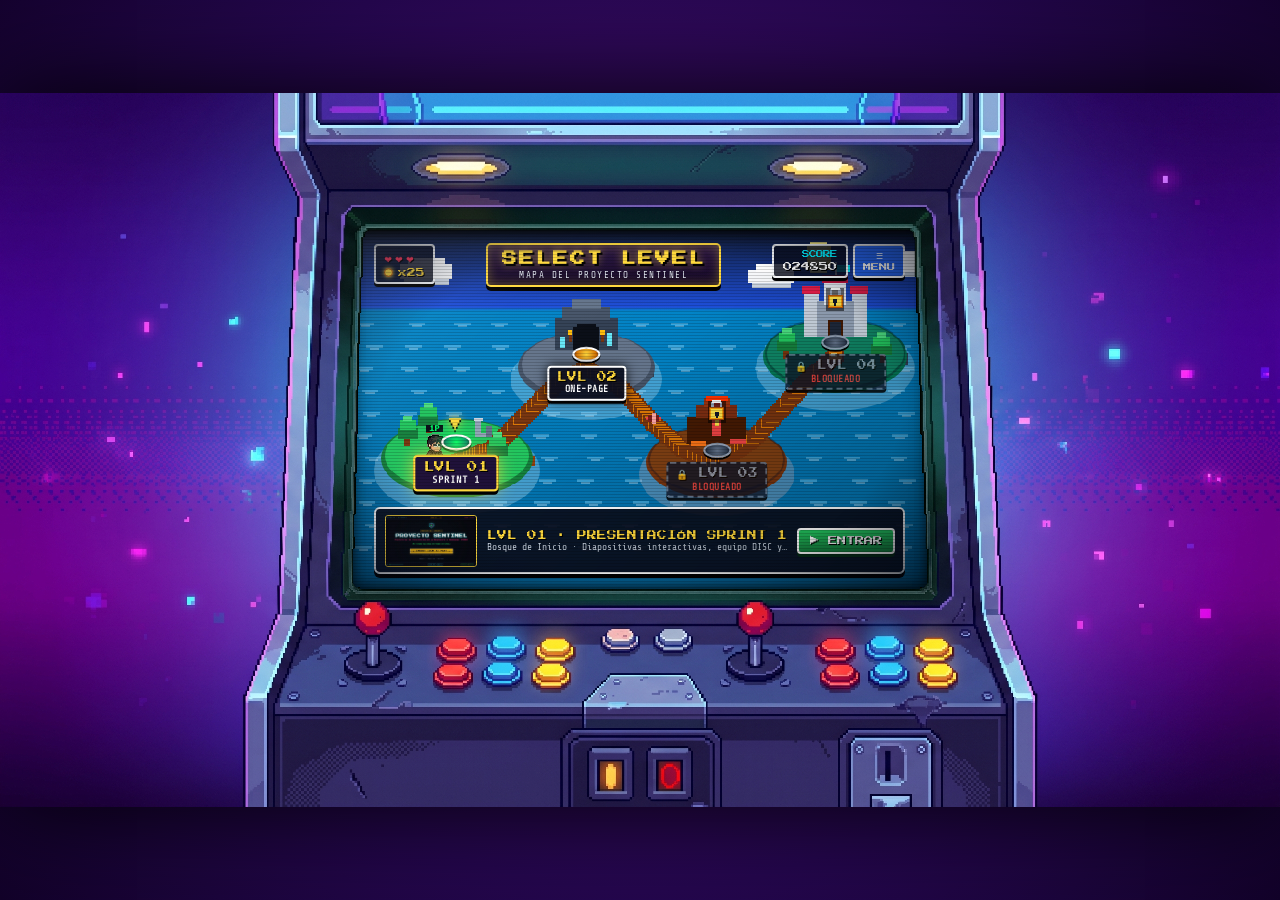
==== commit 9dd598a8: "feat: bloquear niveles 3 y 4 con candados y sonido retro" ====
--- a/index.html
+++ b/index.html
@@ -397,6 +397,52 @@
         letter-spacing: 0.5px;
       }
 
+      /* Estilos para niveles bloqueados (LVL 03 y LVL 04) */
+      .map-level-node.is-locked .node-label-plate {
+        background: rgba(15, 23, 42, 0.94);
+        border: 2px dashed #64748b;
+        box-shadow: 0 3px 0 #000000;
+        opacity: 0.85;
+      }
+
+      .map-level-node.is-locked .node-lvl-code {
+        color: #94a3b8;
+      }
+
+      .map-level-node.is-locked .node-lvl-name {
+        color: #ef4444;
+      }
+
+      .map-level-node.is-locked .node-pedestal-ring {
+        background: radial-gradient(circle, #64748b 0%, #334155 70%, #0f172a 100%);
+        border-color: #94a3b8;
+      }
+
+      .map-level-node.is-locked:hover .node-label-plate,
+      .map-level-node.is-locked[data-active="true"] .node-label-plate {
+        background: #1c1326;
+        border-color: #ef4444;
+        box-shadow: 0 3px 0 #000000, 0 0 16px rgba(239, 68, 68, 0.7);
+        opacity: 1;
+      }
+
+      .map-level-node.is-locked:hover .node-lvl-code,
+      .map-level-node.is-locked[data-active="true"] .node-lvl-code {
+        color: #fca5a5;
+      }
+
+      .map-level-node.is-locked:hover .node-lvl-name,
+      .map-level-node.is-locked[data-active="true"] .node-lvl-name {
+        color: #ffffff;
+      }
+
+      .map-level-node.is-locked:hover .node-pedestal-ring,
+      .map-level-node.is-locked[data-active="true"] .node-pedestal-ring {
+        background: radial-gradient(circle, #ef4444 0%, #991b1b 70%, #450a0a 100%);
+        border-color: #fca5a5;
+        box-shadow: 0 0 12px rgba(239, 68, 68, 0.8), 0 2px 0 #000;
+      }
+
       /* Pedestal circular del nodo sobre el camino */
       .node-pedestal-ring {
         width: clamp(18px, 2.2vw, 28px);
@@ -490,6 +536,15 @@
         text-overflow: ellipsis;
       }
 
+      .preview-thumb-wrap.is-locked {
+        border-color: #ef4444;
+        box-shadow: 0 0 10px rgba(239, 68, 68, 0.45);
+      }
+
+      .preview-thumb-wrap.is-locked .preview-thumb-img {
+        filter: grayscale(80%) brightness(0.5);
+      }
+
       .btn-enter-stage {
         background: linear-gradient(180deg, #22c55e 0%, #15803d 100%);
         border: 2px solid #ffffff;
@@ -509,6 +564,33 @@
         background: linear-gradient(180deg, #4ade80 0%, #16a34a 100%);
         color: #000;
         text-shadow: none;
+      }
+
+      .btn-enter-stage.is-locked {
+        background: linear-gradient(180deg, #334155 0%, #1e293b 100%);
+        border: 2px solid #64748b;
+        box-shadow: 0 3px 0 #0f172a;
+        color: #94a3b8;
+        cursor: not-allowed;
+        animation: none;
+      }
+
+      .btn-enter-stage.is-locked:hover {
+        background: linear-gradient(180deg, #dc2626 0%, #991b1b 100%);
+        border-color: #fca5a5;
+        color: #ffffff;
+        box-shadow: 0 3px 0 #450a0a, 0 0 14px rgba(239, 68, 68, 0.75);
+      }
+
+      /* Animación de vibración / error en niveles bloqueados */
+      .is-shaking {
+        animation: locked-shake 0.32s ease-out !important;
+      }
+
+      @keyframes locked-shake {
+        0%, 100% { transform: translateX(0); }
+        20%, 60% { transform: translateX(-6px); }
+        40%, 80% { transform: translateX(6px); }
       }
 
       @keyframes pulse-play-btn {
@@ -688,37 +770,41 @@
           </span>
         </a>
 
-        <!-- LVL 03: Zona Volcánica / Fuego - Simulador Phishing -->
+        <!-- LVL 03: Zona Volcánica / Fuego - Bloqueado -->
         <a
-          href="Sprint2/index.html#solucion"
-          class="map-level-node"
+          href="#"
+          class="map-level-node is-locked"
           id="node-lvl-2"
           data-level="2"
+          data-locked="true"
           data-active="false"
           style="left: 63%; top: 64%;"
+          aria-label="LVL 03: Bloqueado. Próximamente."
         >
           <span class="node-cursor-arrow" aria-hidden="true">▼</span>
           <span class="node-pedestal-ring" aria-hidden="true"></span>
           <span class="node-label-plate">
-            <span class="node-lvl-code">LVL 03</span>
-            <span class="node-lvl-name">SIMULADOR</span>
+            <span class="node-lvl-code">🔒 LVL 03</span>
+            <span class="node-lvl-name">BLOQUEADO</span>
           </span>
         </a>
 
-        <!-- LVL 04: Castillo Final Sentinel - Simulacro Piloto / Contacto -->
+        <!-- LVL 04: Castillo Final Sentinel - Bloqueado -->
         <a
-          href="Sprint2/index.html#form"
-          class="map-level-node"
+          href="#"
+          class="map-level-node is-locked"
           id="node-lvl-3"
           data-level="3"
+          data-locked="true"
           data-active="false"
           style="left: 83%; top: 35%;"
+          aria-label="LVL 04: Bloqueado. Próximamente."
         >
           <span class="node-cursor-arrow" aria-hidden="true">▼</span>
           <span class="node-pedestal-ring" aria-hidden="true"></span>
           <span class="node-label-plate">
-            <span class="node-lvl-code">LVL 04</span>
-            <span class="node-lvl-name">PILOTO</span>
+            <span class="node-lvl-code">🔒 LVL 04</span>
+            <span class="node-lvl-name">BLOQUEADO</span>
           </span>
         </a>
 
@@ -947,6 +1033,27 @@
             osc.stop(now + i * 0.055 + 0.13);
           });
         }
+        playDeny() {
+          if (this.muted) return;
+          this.init();
+          if (!this.ctx) return;
+          const now = this.ctx.currentTime;
+          const osc = this.ctx.createOscillator();
+          const gain = this.ctx.createGain();
+          osc.type = 'sawtooth';
+          osc.frequency.setValueAtTime(140, now);
+          osc.frequency.setValueAtTime(90, now + 0.08);
+
+          gain.gain.setValueAtTime(0.18, now);
+          gain.gain.setValueAtTime(0.02, now + 0.07);
+          gain.gain.setValueAtTime(0.18, now + 0.08);
+          gain.gain.exponentialRampToValueAtTime(0.001, now + 0.24);
+
+          osc.connect(gain);
+          gain.connect(this.ctx.destination);
+          osc.start(now);
+          osc.stop(now + 0.24);
+        }
       }
 
       const audio = new RetroMapAudio();
@@ -964,7 +1071,8 @@
           href: 'presentacion.html',
           cover: 'assets/covers/cover_sprint1.jpg',
           mapX: 122,
-          mapY: 252
+          mapY: 252,
+          locked: false
         },
         {
           id: 1,
@@ -975,29 +1083,32 @@
           href: 'Sprint2/index.html',
           cover: 'assets/covers/cover_sprint2.jpg',
           mapX: 262,
-          mapY: 152
+          mapY: 152,
+          locked: false
         },
         {
           id: 2,
           code: 'LVL 03',
-          name: 'SIMULADOR',
-          title: 'LVL 03 · SIMULADOR ANTI-PHISHING',
-          desc: 'Fuerte de Lava · Prueba en vivo del escudo e intercepción de estafas',
-          href: 'Sprint2/index.html#solucion',
+          name: 'BLOQUEADO',
+          title: '🔒 LVL 03 · [BLOQUEADO]',
+          desc: 'Zona Volcánica · Nivel bloqueado. Próximamente en el siguiente Sprint',
+          href: '#',
           cover: 'assets/covers/cover_sprint2.jpg',
           mapX: 403,
-          mapY: 256
+          mapY: 256,
+          locked: true
         },
         {
           id: 3,
           code: 'LVL 04',
-          name: 'PILOTO',
-          title: 'LVL 04 · CASTILLO FINAL (PILOTO GRATIS)',
-          desc: 'Castillo Sentinel · Calculadora de ROI y activación de prueba piloto',
-          href: 'Sprint2/index.html#form',
+          name: 'BLOQUEADO',
+          title: '🔒 LVL 04 · [BLOQUEADO]',
+          desc: 'Castillo Final · Nivel bloqueado. Próximamente en el siguiente Sprint',
+          href: '#',
           cover: 'assets/covers/cover_sprint1.jpg',
           mapX: 531,
-          mapY: 140
+          mapY: 140,
+          locked: true
         }
       ];
 
@@ -1085,6 +1196,8 @@
         return pts;
       }
 
+      const previewThumbWrap = document.querySelector('.preview-thumb-wrap');
+
       function selectLevel(newIdx, playSfx = true) {
         if (isNavigating) return;
         const clamped = Math.max(0, Math.min(LEVELS.length - 1, newIdx));
@@ -1104,21 +1217,54 @@
         previewCoverImg.src = lvl.cover;
         previewTitle.textContent = lvl.title;
         previewDesc.textContent = lvl.desc;
-        btnEnterActive.href = lvl.href;
+
+        if (lvl.locked) {
+          if (previewThumbWrap) previewThumbWrap.classList.add('is-locked');
+          btnEnterActive.classList.add('is-locked');
+          btnEnterActive.textContent = '🔒 BLOQUEADO';
+          btnEnterActive.removeAttribute('href');
+          btnEnterActive.setAttribute('aria-disabled', 'true');
+        } else {
+          if (previewThumbWrap) previewThumbWrap.classList.remove('is-locked');
+          btnEnterActive.classList.remove('is-locked');
+          btnEnterActive.textContent = '▶ ENTRAR';
+          btnEnterActive.href = lvl.href;
+          btnEnterActive.removeAttribute('aria-disabled');
+        }
 
         if (playSfx) {
-          audio.playStep(currentLevel);
+          if (lvl.locked) {
+            audio.playDeny();
+          } else {
+            audio.playStep(currentLevel);
+          }
         }
       }
 
       function enterLevel(idx) {
         if (isNavigating) return;
+        const lvl = LEVELS[idx];
+        if (lvl.locked) {
+          selectLevel(idx, false);
+          audio.playDeny();
+          btnEnterActive.classList.remove('is-shaking');
+          void btnEnterActive.offsetWidth;
+          btnEnterActive.classList.add('is-shaking');
+          const nodeEl = nodeEls[idx];
+          if (nodeEl) {
+            nodeEl.classList.remove('is-shaking');
+            void nodeEl.offsetWidth;
+            nodeEl.classList.add('is-shaking');
+          }
+          return;
+        }
+
         selectLevel(idx, false);
         isNavigating = true;
         audio.playStartLevel();
         arcadeScene.classList.add('is-entering-level');
 
-        const destination = LEVELS[currentLevel].href;
+        const destination = lvl.href;
         setTimeout(() => {
           window.location.href = destination;
         }, 340);
@@ -1433,6 +1579,28 @@
         ctx.fillText('1P', hx - 6, hy - 20);
       }
 
+      function drawPixelPadlock(px, py, tick) {
+        const bob = Math.round(Math.sin(tick * 0.08) * 2.5);
+        const y = py + bob;
+
+        // Aura oscura de fondo
+        drawPixelRect(px - 10, y - 13, 20, 24, 'rgba(0, 0, 0, 0.55)');
+
+        // Arco de metal plateado (shackle)
+        drawPixelRect(px - 6, y - 12, 3, 7, '#94a3b8');
+        drawPixelRect(px + 3, y - 12, 3, 7, '#94a3b8');
+        drawPixelRect(px - 5, y - 14, 10, 3, '#f8fafc');
+
+        // Cuerpo dorado del candado
+        drawPixelRect(px - 8, y - 6, 16, 14, '#b45309');
+        drawPixelRect(px - 7, y - 5, 14, 12, '#f59e0b');
+        drawPixelRect(px - 6, y - 4, 12, 10, '#fde047');
+
+        // Ojo de la cerradura negro
+        drawPixelRect(px - 2, y - 1, 4, 4, '#0f172a');
+        drawPixelRect(px - 1, y + 3, 2, 3, '#0f172a');
+      }
+
       let tick = 0;
       function renderOverworld() {
         tick++;
@@ -1478,8 +1646,22 @@
         // Isla 4: Castillo Final Sentinel (Arriba-Derecha)
         drawIslandBase(531, 138, 78, 40, '#10b981', '#047857', '#334155', 'rgba(186, 230, 253, 0.35)');
 
+        // Penumbra / velo sobre biomas bloqueados (LVL 03 y LVL 04)
+        ctx.fillStyle = 'rgba(15, 23, 42, 0.32)';
+        ctx.beginPath();
+        ctx.ellipse(403, 252, 74, 38, 0, 0, Math.PI * 2);
+        ctx.fill();
+        ctx.beginPath();
+        ctx.ellipse(531, 138, 76, 39, 0, 0, Math.PI * 2);
+        ctx.fill();
+
         // 5. Camino de tierra y piedra que une secuencialmente las 4 islas
         drawStoneDirtPath();
+
+        // Barrera / valla pixelada en el camino hacia las zonas bloqueadas
+        drawPixelRect(327, 206, 16, 4, '#ef4444');
+        drawPixelRect(329, 204, 12, 8, '#7f1d1d');
+        drawPixelRect(333, 202, 4, 12, '#fca5a5');
 
         // 6. Decoración de cada Bioma (Árboles, Ruinas, Cueva, Volcán, Castillo)
         const treeSway = Math.round(Math.sin(tick * 0.04));
@@ -1494,6 +1676,10 @@
         drawPixelTree(478, 142, treeSway);
         drawPixelTree(582, 146, -treeSway);
 
+        // Candados pixel art flotantes sobre las zonas bloqueadas (LVL 03 y LVL 04)
+        drawPixelPadlock(403, 200, tick);
+        drawPixelPadlock(531, 80, tick + 20);
+
         // 7. Personaje pixelado listo para avanzar y caminando entre niveles
         drawHeroCharacter(tick);
 
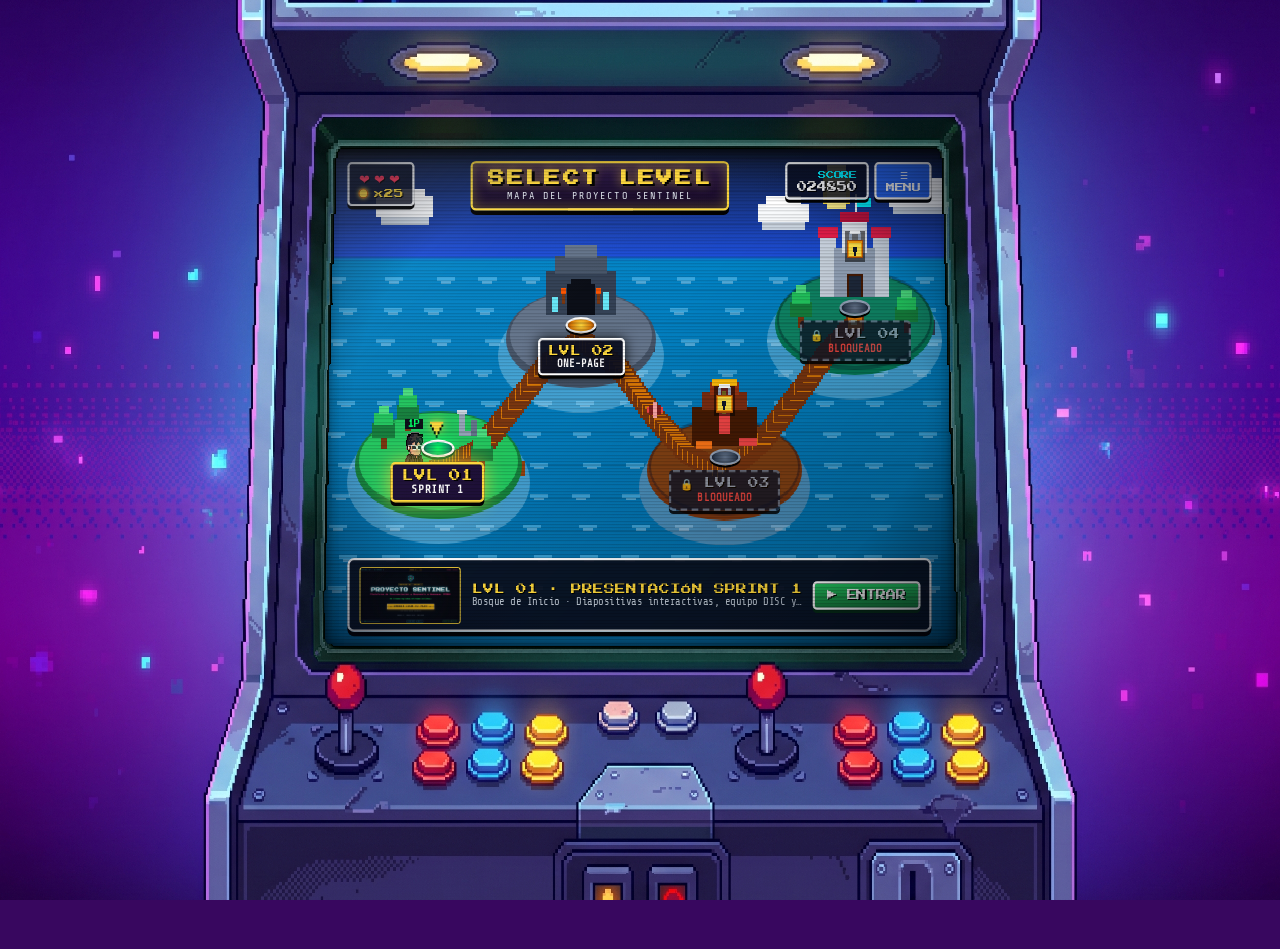
==== commit 9e6d6d09: "feat: restringir muñeco a niveles desbloqueados, eliminar bordes laterales y zoom inmersivo" ====
--- a/index.html
+++ b/index.html
@@ -49,7 +49,9 @@
         width: 100%;
         height: 100%;
         overflow: hidden;
-        background: radial-gradient(circle at 50% 45%, #4a0e78 0%, #24064d 60%, #120229 100%);
+        /* Fondo continuo en tonos púrpuras que se funde perfectamente con el mueble retro */
+        background-color: #38075f;
+        background-image: radial-gradient(circle at 50% 50%, #6d28d9 0%, #4c1d95 38%, #2e0854 75%, #18022d 100%);
         font-family: var(--pixel-font);
         color: #ffffff;
         user-select: none;
@@ -69,22 +71,35 @@
       }
 
       /* ====================================================================
-         CONTENEDOR CON LA PROPORCIÓN EXACTA (2752 x 1536) DE LA ARCADE
-         Conserva intacto el mueble, joysticks, botones, luces y marquesina
+         CONTENEDOR CON ZOOM INMERSIVO Y SIN BORDES LATERALES
+         Cubre completamente la pantalla eliminando márgenes negros laterales
+         y aumenta el tamaño de la pantalla, mandos y detalles pixel-art
          ==================================================================== */
       .arcade-scene-container {
         position: relative;
-        width: min(100vw, calc(100dvh * (2752 / 1536)));
-        height: min(100dvh, calc(100vw * (1536 / 2752)));
+        /* max() garantiza que tanto el ancho como el alto cubran el 100% del viewport */
+        width: max(100vw, calc(100dvh * (2752 / 1536)));
+        height: max(100dvh, calc(100vw * (1536 / 2752)));
         aspect-ratio: 2752 / 1536;
         overflow: hidden;
-        box-shadow: 0 0 90px rgba(0, 0, 0, 0.95);
+        /* Zoom inmersivo centrado en la pantalla y panel de mandos */
+        transform: scale(1.10);
+        transform-origin: center 46%;
         transition: transform 0.6s cubic-bezier(0.22, 1, 0.36, 1), filter 0.6s ease;
+      }
+
+      @media (max-width: 680px), (max-aspect-ratio: 3/4) {
+        .arcade-scene-container {
+          width: 100vw;
+          height: calc(100vw * (1536 / 2752));
+          transform: scale(1.04);
+          transform-origin: center center;
+        }
       }
 
       /* Zoom inmersivo hacia la pantalla al entrar en un nivel */
       .arcade-scene-container.is-entering-level {
-        transform: scale(1.95) translateY(5%);
+        transform: scale(2.35) translateY(4%);
         filter: brightness(1.25);
       }
 
@@ -1167,13 +1182,17 @@
       let isNavigating = false;
 
       // Posición animada del héroe pixelado sobre el camino
+      let heroIsland = 0; // Isla accesible actual del héroe (0 = LVL 01, 1 = LVL 02). ¡NUNCA puede ser >= 2!
+      let barricadeAlert = 0; // Contador de alerta y sacudida de la barrera
       const hero = {
         x: LEVELS[0].mapX - 24,
         y: LEVELS[0].mapY - 12,
         targetX: LEVELS[0].mapX - 24,
         targetY: LEVELS[0].mapY - 12,
         waypoints: [],
-        facing: 1
+        facing: 1,
+        bump: 0,
+        deniedBubble: 0
       };
 
       function buildWaypoints(fromIdx, toIdx) {
@@ -1201,15 +1220,44 @@
       function selectLevel(newIdx, playSfx = true) {
         if (isNavigating) return;
         const clamped = Math.max(0, Math.min(LEVELS.length - 1, newIdx));
+        const lvl = LEVELS[clamped];
+
+        // EL MUÑECO TIENE PROHIBIDO IR A LOS NIVELES BLOQUEADOS (LVL 03 Y LVL 04)
+        if (lvl.locked) {
+          // Si el jugador intenta ir a una zona bloqueada:
+          // Si el muñeco estaba en LVL 01, avanza solo hasta LVL 02 (el punto máximo permitido)
+          if (heroIsland !== 1) {
+            hero.facing = 1;
+            hero.waypoints = buildWaypoints(heroIsland, 1);
+            heroIsland = 1;
+          }
+          // El muñeco mira hacia la barrera, recibe un impacto/retroceso y muestra bocadillo de bloqueo
+          hero.facing = 1;
+          hero.bump = 14;
+          hero.deniedBubble = 55;
+          barricadeAlert = 45;
+
+          const nodeEl = nodeEls[clamped];
+          if (nodeEl) {
+            nodeEl.classList.remove('is-shaking');
+            void nodeEl.offsetWidth;
+            nodeEl.classList.add('is-shaking');
+          }
+        } else {
+          // Nivel accesible (LVL 01 o LVL 02): el muñeco camina normalmente
+          if (clamped !== heroIsland) {
+            hero.facing = clamped > heroIsland ? 1 : -1;
+            hero.waypoints = buildWaypoints(heroIsland, clamped);
+            heroIsland = clamped;
+          }
+        }
+
         if (clamped !== currentLevel) {
-          hero.facing = clamped > currentLevel ? 1 : -1;
-          hero.waypoints = buildWaypoints(currentLevel, clamped);
           score += 150;
           hudScoreText.textContent = String(score).padStart(6, '0');
         }
         currentLevel = clamped;
 
-        const lvl = LEVELS[currentLevel];
         nodeEls.forEach((el, idx) => {
           el.setAttribute('data-active', idx === currentLevel ? 'true' : 'false');
         });
@@ -1247,6 +1295,10 @@
         if (lvl.locked) {
           selectLevel(idx, false);
           audio.playDeny();
+          hero.facing = 1;
+          hero.bump = 18;
+          hero.deniedBubble = 60;
+          barricadeAlert = 50;
           btnEnterActive.classList.remove('is-shaking');
           void btnEnterActive.offsetWidth;
           btnEnterActive.classList.add('is-shaking');
@@ -1273,7 +1325,7 @@
       // Eventos en los nodos del mapa
       nodeEls.forEach((nodeEl, idx) => {
         nodeEl.addEventListener('mouseenter', () => {
-          if (currentLevel !== idx) selectLevel(idx, true);
+          if (currentLevel !== idx) selectLevel(idx, false);
         });
         nodeEl.addEventListener('focus', () => {
           if (currentLevel !== idx) selectLevel(idx, false);
@@ -1546,8 +1598,17 @@
           }
         }
 
+        // Rebote rítmico de respiración/pasos
         const bob = Math.sin(tick * 0.15) * 2.5;
-        const hx = Math.round(hero.x);
+
+        // Efecto de retroceso / vibración si intenta entrar en nivel bloqueado
+        let bumpX = 0;
+        if (hero.bump > 0) {
+          hero.bump--;
+          bumpX = (hero.bump % 4 < 2 ? 3 : -3);
+        }
+
+        const hx = Math.round(hero.x + bumpX);
         const hy = Math.round(hero.y + bob);
 
         // Sombra bajo los pies del personaje
@@ -1577,6 +1638,21 @@
         ctx.fillStyle = '#00ff66';
         ctx.font = '6px "Press Start 2P", monospace';
         ctx.fillText('1P', hx - 6, hy - 20);
+
+        // Bocadillo pixel-art de 'BLOQUEADO' cuando intenta cruzar a zona bloqueada
+        if (hero.deniedBubble > 0) {
+          hero.deniedBubble--;
+          const bx = hx;
+          const by = hy - 38;
+          drawPixelRect(bx - 12, by - 9, 24, 16, '#0f172a');
+          drawPixelRect(bx - 11, by - 8, 22, 14, '#ef4444');
+          drawPixelRect(bx - 2, by + 6, 4, 3, '#ef4444');
+          drawPixelRect(bx - 7, by - 6, 14, 10, '#ffffff');
+          // Icono pixel de candado dentro del bocadillo
+          drawPixelRect(bx - 3, by - 4, 6, 6, '#b45309');
+          drawPixelRect(bx - 2, by - 6, 4, 3, '#1e293b');
+          drawPixelRect(bx - 1, by - 2, 2, 2, '#ffffff');
+        }
       }
 
       function drawPixelPadlock(px, py, tick) {
@@ -1659,9 +1735,14 @@
         drawStoneDirtPath();
 
         // Barrera / valla pixelada en el camino hacia las zonas bloqueadas
-        drawPixelRect(327, 206, 16, 4, '#ef4444');
-        drawPixelRect(329, 204, 12, 8, '#7f1d1d');
-        drawPixelRect(333, 202, 4, 12, '#fca5a5');
+        let barrShake = 0;
+        if (barricadeAlert > 0) {
+          barricadeAlert--;
+          barrShake = (barricadeAlert % 4 < 2 ? 3 : -3);
+        }
+        drawPixelRect(327 + barrShake, 206, 16, 4, barricadeAlert > 0 ? '#fde047' : '#ef4444');
+        drawPixelRect(329 + barrShake, 204, 12, 8, '#7f1d1d');
+        drawPixelRect(333 + barrShake, 202, 4, 12, barricadeAlert > 0 ? '#ffffff' : '#fca5a5');
 
         // 6. Decoración de cada Bioma (Árboles, Ruinas, Cueva, Volcán, Castillo)
         const treeSway = Math.round(Math.sin(tick * 0.04));
@@ -1677,8 +1758,9 @@
         drawPixelTree(582, 146, -treeSway);
 
         // Candados pixel art flotantes sobre las zonas bloqueadas (LVL 03 y LVL 04)
-        drawPixelPadlock(403, 200, tick);
-        drawPixelPadlock(531, 80, tick + 20);
+        const padShake = barricadeAlert > 0 ? (barricadeAlert % 4 < 2 ? 2 : -2) : 0;
+        drawPixelPadlock(403 + padShake, 200, tick);
+        drawPixelPadlock(531 + padShake, 80, tick + 20);
 
         // 7. Personaje pixelado listo para avanzar y caminando entre niveles
         drawHeroCharacter(tick);
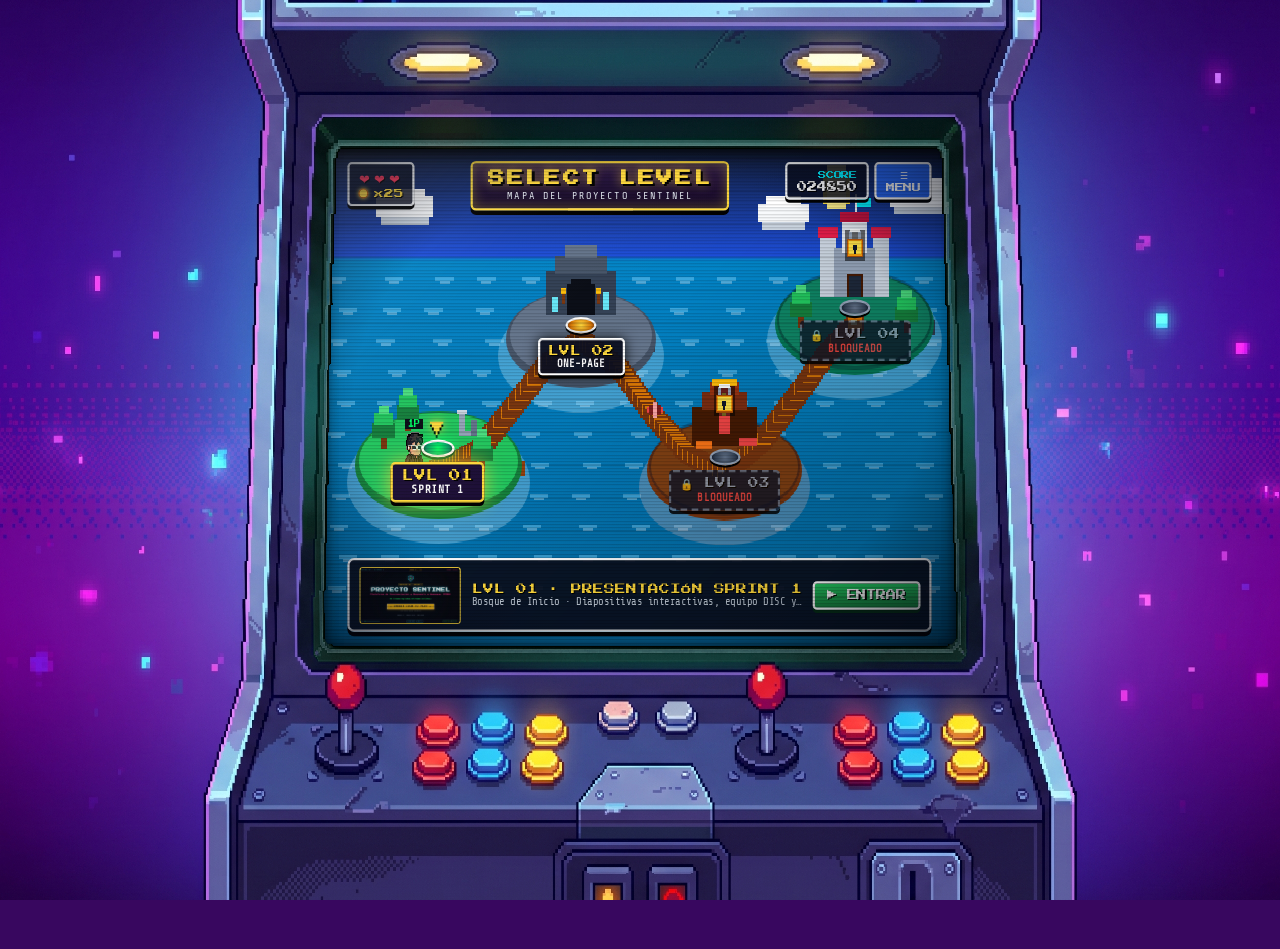
==== commit 86ac3b61: "fix: corregir asignación de sprites en Sprint 2 (p1 Iván, p2 Mario)" ====
--- a/index.html
+++ b/index.html
@@ -1433,7 +1433,7 @@
       const heroImg = new Image();
       let heroImgLoaded = false;
       heroImg.onload = () => { heroImgLoaded = true; };
-      heroImg.src = 'assets/avatars/avatar_mario.png';
+      heroImg.src = 'assets/avatars/avatar_ivan.png';
 
       const clouds = [
         { x: 55, y: 42, w: 64, h: 18, speed: 0.14 },
